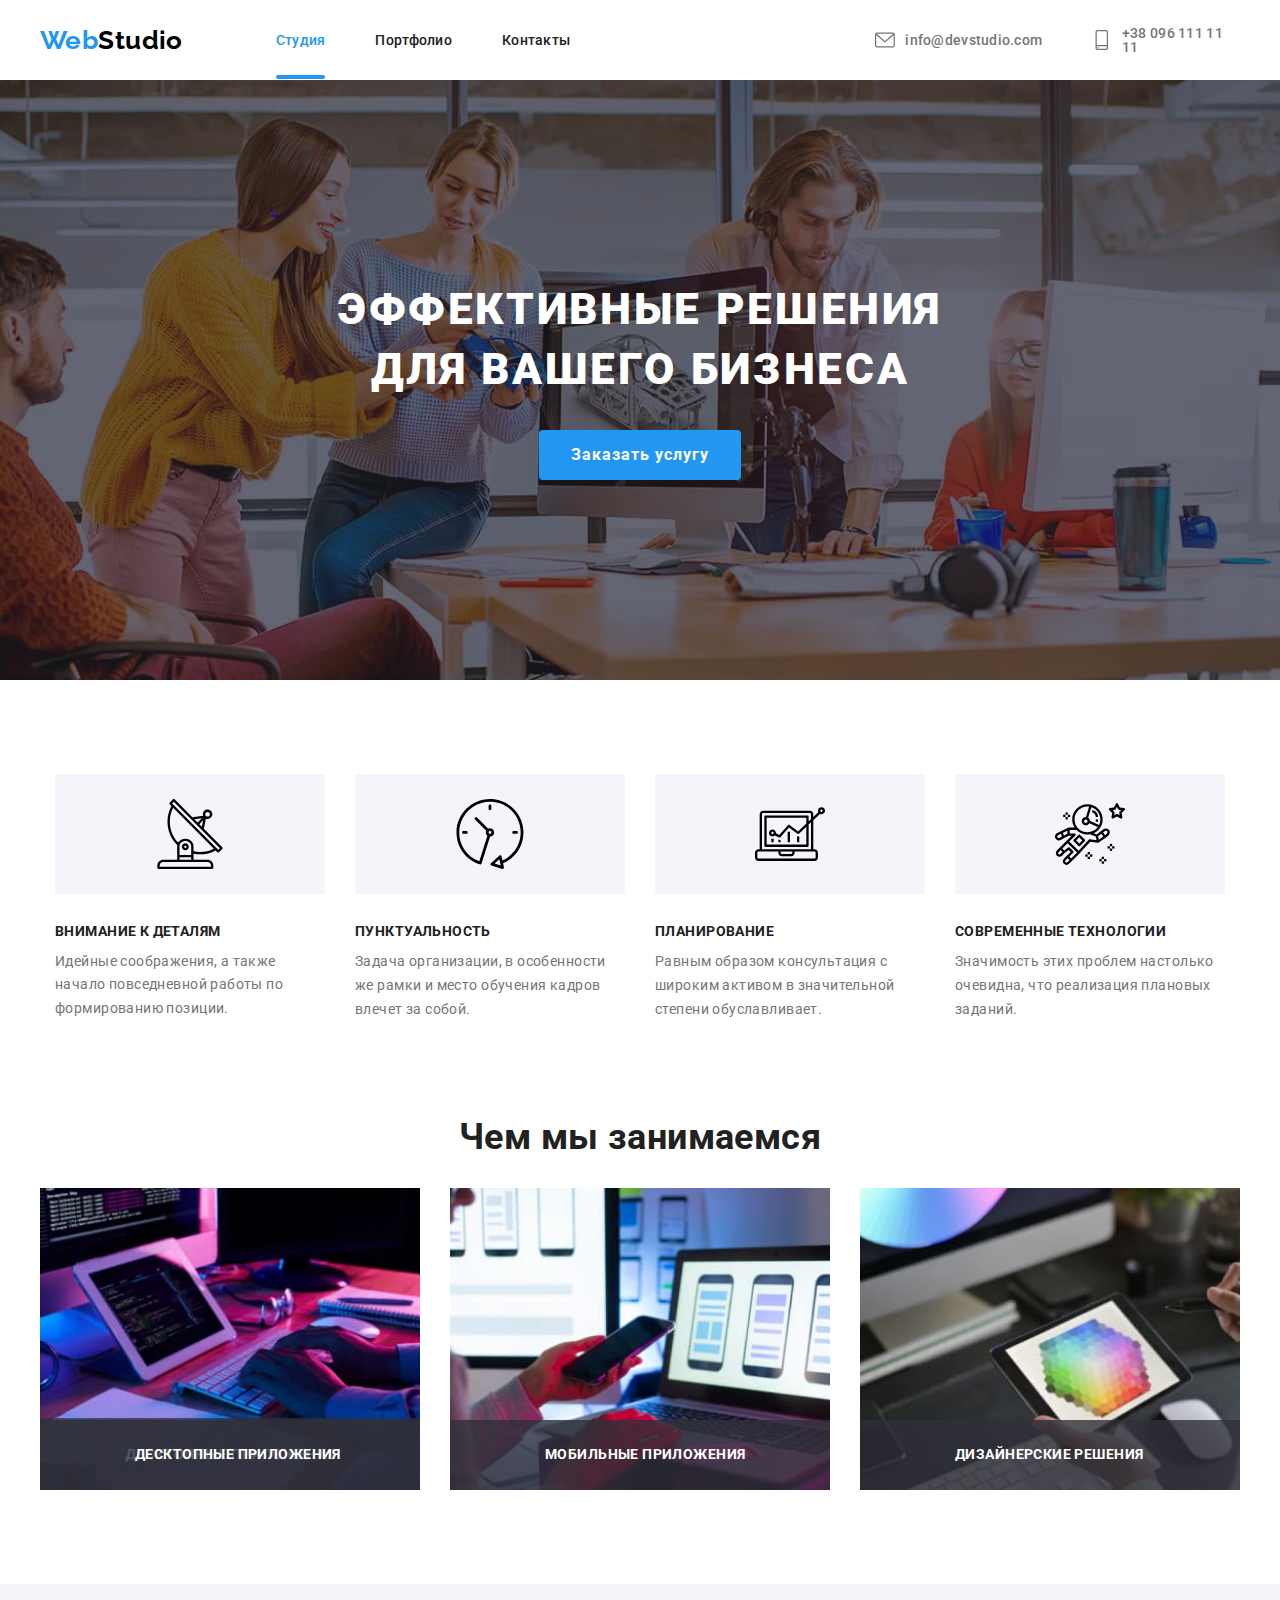
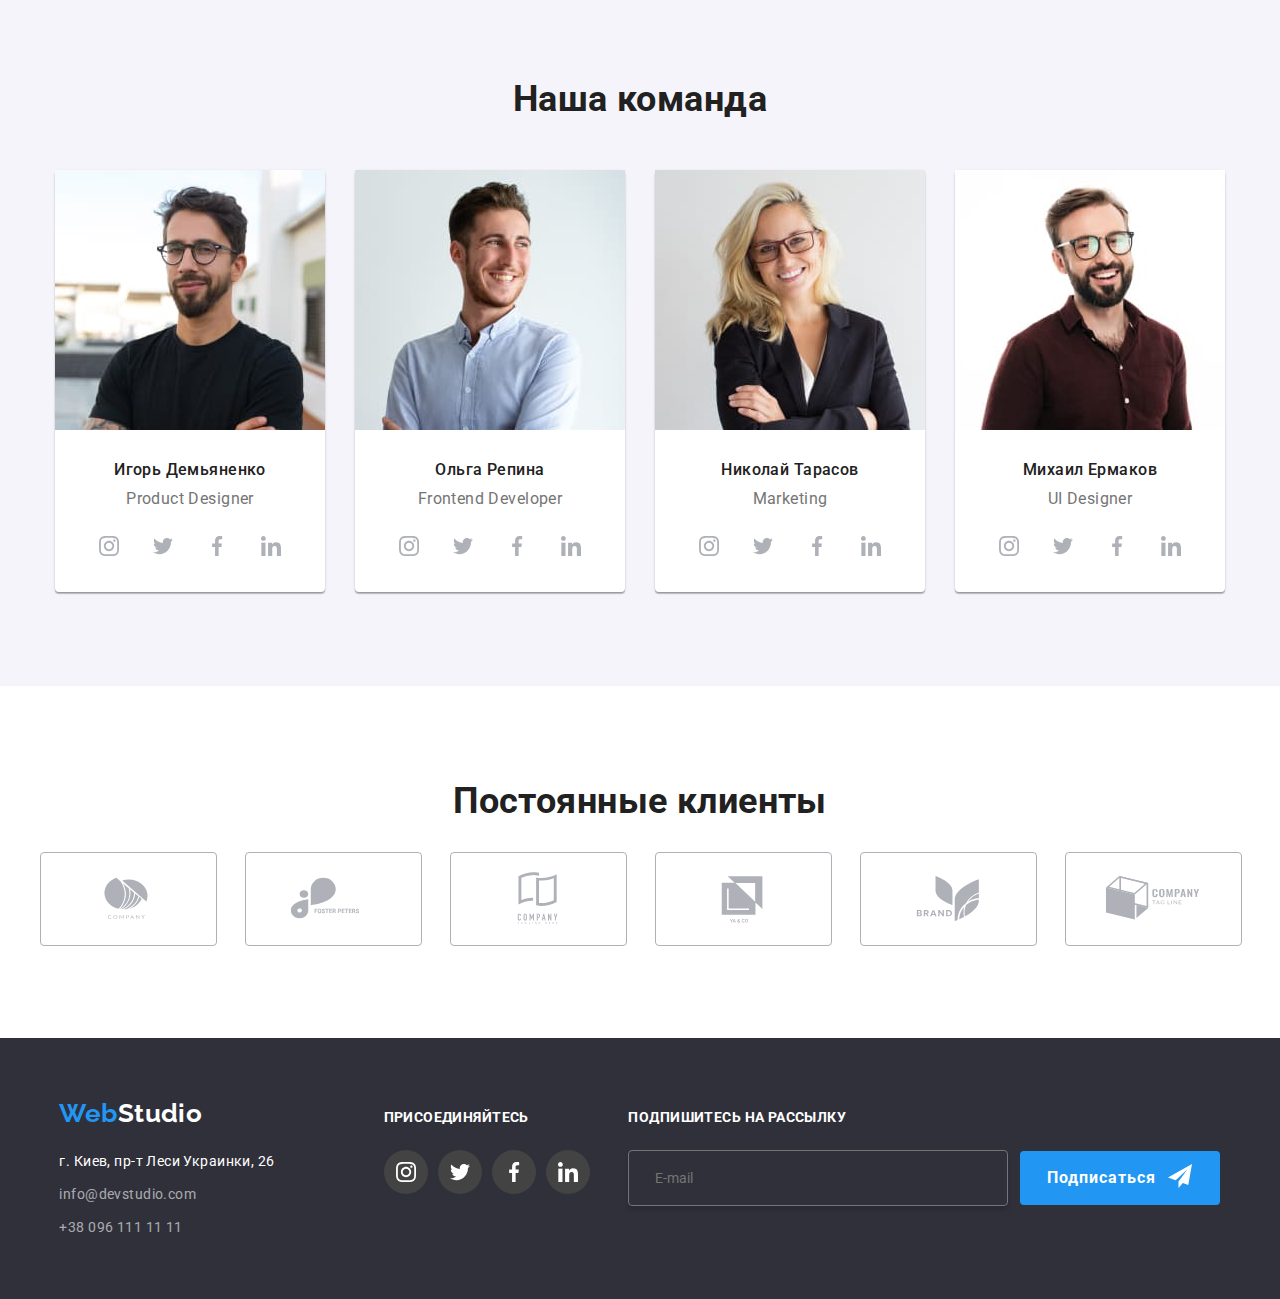
==== index.html @ 8654f837 "rewright" ====
<!DOCTYPE html>
<html lang="ru">

<head>
    <meta charset="UTF-8">
    <meta http-equiv="X-UA-Compatible" content="IE=edge">
    <meta name="viewport" content="width=device-width, initial-scale=1.0">
    <title>Document</title>
    <link rel="preconnect" href="https://fonts.googleapis.com">
    <link rel="preconnect" href="https://fonts.gstatic.com" crossorigin>
    <link href="https://fonts.googleapis.com/css2?family=Raleway:wght@700&family=Roboto:wght@400;500;700;900&display=swap"
        rel="stylesheet">
    <link rel="stylesheet" href="./scss/utils/_normolize.scss">
    <link rel="stylesheet" href="./css/main.min.css">
</head>

    <body>
        <div class="page-header">
            <nav class="container header">
                <div class="nav">
                    <a class="logo logo--upper link" href=""><span class="accent">Web</span>Studio</a>
                  
                    <button
                        class="menu-toggle js-open-menu"
                        aria-expanded="false"
                         aria-controls="mobile-menu">
                        <svg class="icon-menu">
                            <use  href="./images/icons.svg#icon-menu"></use>
                        </svg>
                    </button>
                   
                    <div class="menu-container js-menu-container" id="mobile-menu">
                        <div class="menu-flex">
                            
                            <ul class="mob-header__list list">
                                <li class="mob-header__item">
                                    <a class="mob-header__link mob-header__link--black header__current link" href="./index.html">Студия</a>
                                </li>
                            
                                <li class="mob-header__item">
                                    <a class="mob-header__link header__link--black link" href="./portfolio.html">Портфолио</a>
                                </li>
                            
                                <li class="mob-header__item">
                                    <a class="mob-header__link header__link--black link" href="">Контакты</a>
                                </li>
                            </ul>
                            <button class="menu-toggle js-close-menu">
                                <svg class="icon-cross">
                                    <use href="./images/icons.svg#icon-Vector"></use>
                                </svg>
                            </button>
                        </div>
                        <div>
                            <ul class="mob-header__adress list">
                                <li class="mob-header__item">
                                    <a class="mob-header__link link header__phone mob-header__phone" href="tel:+380961111111"></a>
                                </li>
                                <li class="mob-header__item">
                                    <a class="mob-header__link link header__mail mob-header__mail header__contact"
                                        href="mailto:info@devstudio.com"></a>
                                </li>
                            
                            </ul>
                        </div>

                        <div>
                            <ul class="list social-list social-list-menu">
                                <li class="social-list__item social-list-menu__mobil">
                                    <a class="social-list__link social-list-menu__link link" href="#">
                                        <p>Instagram</p>
                                    </a>
                                </li>
                                <li class="social-list__item social-list-menu__mobil">
                                    <a class="social-list__link social-list-menu__link link" href="#">
                                        <p>Twitter</p>
                                    </a>
                                </li>
                                <li class="social-list__item social-list-menu__mobil">
                                    <a class="social-list__link social-list-menu__link link" href="#">
                                        <p>Facebook</p>
                                    </a>
                                </li>
                                <li class="social-list__item social-list-menu__mobil">
                                    <a class="social-list__link social-list-menu__link social-list-menu__link--outborder link" href="#">
                                        <p>
                                            Linkadln
                                        </p>
                                    </a>
                                </li>
                            </ul>
                        
                        </div>
                    
                    </div> 
                </div>
                
                <div class="mobil-menu">
                    <ul class="header__list list">
                        <li class="header__item">
                            <a class="header__link header__link--black header__current link" href="./index.html">Студия</a>
                        </li>
                    
                        <li class="header__item">
                            <a class="header__link header__link--black link" href="./portfolio.html">Портфолио</a>
                        </li>
                    
                        <li class="header__item">
                            <a class="header__link header__link--black link" href="">Контакты</a>
                        </li>
                    </ul>
                    
                    <ul class="header__adress">
                        <li class="header__item">
                            <a class="header__link link header__mail header__contact" href="mailto:info@devstudio.com">
                                <svg class="header__icon" aria-hidden="true">
                                    <use href="./images/icons.svg#icon-envelope"></use>
                                </svg>
                            </a>
                        </li>
                    
                        <li class="header__item">
                            <a class="header__link link header__phone" href="tel:+380961111111">
                                <svg class="header__icon" aria-hidden="true">
                                    <use href="./images/icons.svg#icon-smartphone"></use>
                                </svg>
                            </a>
                        </li>
                    </ul>
                </div>
            </nav>      
        </div>
        <main>
         
           
            <section class="hero hero__overlay section">
                <div class="container">
                    <h1 class="hero__title">Эффективные решения <br> для вашего бизнеса</h1>
                    <button data-modal-open type="button" class="btn">Заказать услугу</button>
                </div>
            </section>

            <section class="section benefit">
                <div class="container">
                    <h2 class="title is-hidden">Преимущества</h2>

                    <ul class="benefit__set">
                        <li class="benefit__list">
                            <div class="benefit__item">
                                <svg class="benefit__icon" aria-hidden="true">
                                    <use href="./images/icons.svg#icon-antenna"></use>
                                </svg>
                            </div>
                            <h3 class="benefit__title">Внимание к деталям</h3>
                            <p class="benefits__text">
                                Идейные соображения, а также начало повседневной работы по формированию позиции.
                            </p>
                        </li>
                    
                        <li class="benefit__list">
                            <div class="benefit__item">
                                <svg class="benefit__icon" aria-hidden="true">
                                    <use href="./images/icons.svg#icon-clock"></use>
                                </svg>
                            </div>
                            <h3 class="benefit__title">Пунктуальность</h3>
                            <p class="benefit__text">
                                Задача организации, в особенности же рамки и место обучения кадров влечет за собой.
                            </p>
                        </li>
                    
                        <li class="benefit__list">
                            <div class="benefit__item">
                                <svg class="benefit__icon" aria-hidden="true">
                                    <use href="./images/icons.svg#icon-diagram"></use>
                                </svg>
                            </div>
                            <h3 class="benefit__title">Планирование</h3>
                            <p class="benefit__text">
                                Равным образом консультация с широким активом в значительной степени обуславливает.
                            </p>
                        </li>
                    
                        <li class="benefit__list">
                            <div class="benefit__item">
                                <svg class="benefit__icon" aria-hidden="true">
                                    <use href="./images/icons.svg#icon-astronaut"></use>
                                </svg>
                            </div>
                            <h3 class="benefit__title">Современные технологии</h3>
                            <p class="benefit__text">
                                Значимость этих проблем настолько очевидна, что реализация плановых заданий.
                            </p>
                        </li>
                    </ul>
                </div>
            </section>

            <section class="section section-activity">
                <div class="container">
                    <h2 class="container__title title">
                        Чем мы занимаемся
                    </h2>
                    <ul class="list section-activity__set">
                        <li class="section-activity__item">
                            <img class="section-activity__img" 
                            srcset="
                            ./images/desk/box.jpg 1x,
                            ./images/desk/box@2x.jpg 2x" 

                            src="./images/desk/box.jpg" alt="код">
                            <div class="section-activity__text">
                                <p>
                                    Десктопные приложения
                                </p>
                            </div>
                        </li>
                        <li class="section-activity__item">
                            <img class="section-activity__img" 
                            srcset="
                            ./images/desk/active.jpg 1x,
                            ./images/desk/active@2x.jpg 2x" 
                            src="./images/desk/active.jpg" alt="разработка">
                            <div  class="section-activity__text">
                                <p>
                                    Мобильные приложения
                                </p>
                            </div>
                        </li>
                        <li class="section-activity__item">
                            <img class="section-activity__img" 
                            srcset="
                            ./images/desk/activity1.jpg 1x,
                            ./images/desk/activity2.jpg 2x"
                            
                            src="./images/desk/activity1.jpg" alt="дизайн">
                            <div class="section-activity__text">
                                <p>
                                    Дизайнерские решения
                                </p>
                            </div>
                        </li>
                    </ul>
                </div>
            </section>

            <section class="section team">
                <div class="container team-container">
                    <h2 class="team-container__title title">
                        Наша команда
                    </h2>
                    <ul class="team__set">
                        <li class="team__item">
                            <img class="team__img" 
                            srcset="
                            ./images/mob/des1.jpg 1x,
                            ./images/mob/des2.jpg 2x,
                            ./images/tablet/Igor.jpg 1x,
                            ./images/tablet/Igor@2x.jpg 2x,
                            ./images/desk/Igor740.jpg 1x,
                            ./images/desk/Igor740@2.jpg 2x" 
                            src="./images/mob/des1.jpg" alt="дизайнер">
                            
                            <div class="team__pack">
                                <h3 class="team__text">Игорь Демьяненко</h3>
                                <p class="team__position">Product Designer</p>
                                
                                <ul class="list social-list">
                                    <li class="social-list__item">
                                        <a class="social-list__link link" href="#">
                                            <svg class="social-list__icon" aria-hidden="true">
                                                <use href="./images/icons.svg#icon-insta"></use>
                                            </svg>
                                        </a>
                                    </li>
                                    <li class="social-list__item">
                                        <a class="social-list__link link" href="#">
                                            <svg class="social-list__icon" aria-hidden="true">
                                                <use href="./images/icons.svg#icon-tw"></use>
                                            </svg>
                                        </a>
                                    </li>
                                    <li class="social-list__item">
                                        <a class="social-list__link link" href="#">
                                            <svg class="social-list__icon" aria-hidden="true">
                                                <use href="./images/icons.svg#icon-fb"></use>
                                            </svg>
                                        </a>
                                    </li>
                                    <li class="social-list__item">
                                        <a class="social-list__link link" href="#">
                                            <svg class="social-list__icon" aria-hidden="true">
                                                <use href="./images/icons.svg#icon-in"></use>
                                            </svg>
                                        </a>
                                    </li>
                                </ul>
                            </div>
                 
                        </li>

                        <li class="team__item">
                            <img class="team__img" 
                            srcset="./images/mob/devel1.jpg 1x,
                            ./images/mob/devel2.jpg 2x,
                            ./images/tablet/olga.jpg 1x,
                            ./images/tablet/Olga@2x.jpg 2x,
                            ./images/desk/Olga740.jpg 1x,
                            ./images/desk/olga740@2x.jpg 2x"
                            
                            src="./images/mob/devel1.jpg" alt="розработчик">

                            <div class="team__pack">
                                <h3 class="team__text">Ольга Репина</h3>
                                <p class="team__position">Frontend Developer</p>
                                <ul class="list social-list">
                                    <li class="social-list__item">
                                        <a class="social-list__link link" href="#">
                                            <svg class="social-list__icon" aria-hidden="true">
                                                <use href="./images/icons.svg#icon-insta"></use>
                                            </svg>
                                        </a>
                                    </li>
                                    <li class="social-list__item">
                                        <a class="social-list__link link" href="#">
                                            <svg class="social-list__icon" aria-hidden="true">
                                                <use href="./images/icons.svg#icon-tw"></use>
                                            </svg>
                                        </a>
                                    </li>
                                    <li class="social-list__item">
                                        <a class="social-list__link link" href="#">
                                            <svg class="social-list__icon" aria-hidden="true">
                                                <use href="./images/icons.svg#icon-fb"></use>
                                            </svg>
                                        </a>
                                    </li>
                                    <li class="social-list__item">
                                        <a class="social-list__link link" href="#">
                                            <svg class="social-list__icon" aria-hidden="true">
                                                <use href="./images/icons.svg#icon-in"></use>
                                            </svg>
                                        </a>
                                    </li>
                                </ul>
                            </div>
                        </li>

                        <li class="team__item">
                            <img class="team__img" 
                             srcset="./images/mob/mark1.jpg 1x,
                            ./images/mob/mark2.jpg 2x,
                            ./images/tablet/mikola.jpg 1x,
                            ./images/tablet/mikola@2x.jpg 2x,
                            ./images/desk/mikola740.jpg 1x,
                            ./images/desk/mikola740@2x.jpg 2x"

                            src="./images/mob/mark1.jpg" alt="маркетолог">
                            
                            <div class="team__pack">
                                <h3 class="team__text">Николай Тарасов</h3>
                                <p class="team__position">Marketing</p>
                                <ul class="list social-list">
                                    <li class="social-list__item">
                                        <a class="social-list__link link" href="#">
                                            <svg class="social-list__icon" aria-hidden="true">
                                                <use href="./images/icons.svg#icon-insta"></use>
                                            </svg>
                                        </a>
                                    </li>
                                    <li class="social-list__item">
                                        <a class="social-list__link link" href="#">
                                            <svg class="social-list__icon" aria-hidden="true">
                                                <use href="./images/icons.svg#icon-tw"></use>
                                            </svg>
                                        </a>
                                    </li>
                                    <li class="social-list__item">
                                        <a class="social-list__link link" href="#">
                                            <svg class="social-list__icon" aria-hidden="true">
                                                <use href="./images/icons.svg#icon-fb"></use>
                                            </svg>
                                        </a>
                                    </li>
                                    <li class="social-list__item">
                                        <a class="social-list__link link" href="#">
                                            <svg class="social-list__icon" aria-hidden="true">
                                                <use href="./images/icons.svg#icon-in"></use>
                                            </svg>
                                        </a>
                                    </li>
                                </ul>
                            </div>
                        </li>

                        <li class="team__item">
                            <img class="team__img" 
                             srcset="./images/mob/design1.jpg 1x,
                            ./images/mob/design2.jpg 2x,
                            ./images/tablet/mihalo.jpg 1x,
                            ./images/tablet/mihalo@2x.jpg 2x,
                            ./images/desk/mihailo740.jpg 1x,
                            ./images/desk/mihailo740@2x.jpg 2x"
                            
                            src="./images/mob/design1.jpg" alt="дизайнер">
                            
                            <div class="team__pack">
                                <h3 class="team__text">Михаил Ермаков</h3>
                                <p class="team__position">UI Designer</p>
                                <ul class="list social-list">
                                    <li class="social-list__item">
                                        <a class="social-list__link link" href="#">
                                            <svg class="social-list__icon" aria-hidden="true">
                                                <use href="./images/icons.svg#icon-insta"></use>
                                            </svg>
                                        </a>
                                    </li>
                                    <li class="social-list__item">
                                        <a class="social-list__link link" href="#">
                                            <svg class="social-list__icon" aria-hidden="true">
                                                <use href="./images/icons.svg#icon-tw"></use>
                                            </svg>
                                        </a>
                                    </li>
                                    <li class="social-list__item">
                                        <a class="social-list__link link" href="#">
                                            <svg class="social-list__icon" aria-hidden="true">
                                                <use href="./images/icons.svg#icon-fb"></use>
                                            </svg>
                                        </a>
                                    </li>
                                    <li class="social-list__item">
                                        <a class="social-list__link link" href="#">
                                            <svg class="social-list__icon" aria-hidden="true">
                                                <use href="./images/icons.svg#icon-in"></use>
                                            </svg>
                                        </a>
                                    </li>
                                </ul>
                            </div>
                        </li>
                    </ul>
                </div>
            </section>

            <section class="section client">
                <div class="container">
                    <h2 class="container__title title">Постоянные клиенты</h2>
                    <ul class="client__set">
                        <li class="client__list">
                            <a class="client__link" href="#">
                                <svg class="client__icon" aria-hidden="true">
                                    <use href="./images/icons.svg#icon-logo"></use>
                                </svg>
                            </a>
                        </li>

                        <li class="client__list">
                            <a class="client__link" href="#">
                                <svg class="client__icon" aria-hidden="true">
                                    <use href="./images/icons.svg#icon-logo-1"></use>
                                </svg>
                            </a>
                        </li>

                        <li class="client__list">
                            <a class="client__link" href="#">
                                <svg class="client__icon" aria-hidden="true">
                                    <use href="./images/icons.svg#icon-logo-2"></use>
                                </svg>
                            </a>
                        </li>

                        <li class="client__list">
                            <a class="client__link" href="#">
                                <svg class="client__icon" aria-hidden="true">
                                    <use href="./images/icons.svg#icon-logo-3"></use>
                                </svg>
                            </a>
                        </li>

                        <li class="client__list">
                            <a class="client__link" href="#">
                                <svg class="client__icon" aria-hidden="true">
                                    <use href="./images/icons.svg#icon-logo-4"></use>
                                </svg>
                            </a>
                        </li>

                        <li class="client__list">
                            <a class="client__link" href="#">
                                <svg class="client__icon" aria-hidden="true">
                                    <use href="./images/icons.svg#icon-untitled"></use>
                                </svg>
                            </a>
                        </li>
                    </ul>
                    
                </div>
            </section>

        </main>

        <footer class="footer">
                <div class="container footer-flex">
                    <div class="adress">
                        <a class="logo link" href=""><span class="accent">Web</span>Studio</a>
                        
                        <address>
                            <ul class="footer-contakts-list list">
                                <li class="footer-menu">
                                    <a class="footer-contakts-link link" href="">г. Киев, пр-т Леси Украинки, 26</a>
                                </li>
                        
                                <li class="footer-menu">
                                    <a class="footer-contakts-link items link" href="mailto:info@devstudio.com">info@devstudio.com</a>
                                </li>
                        
                                <li class="footer-menu">
                                    <a class="footer-contakts-link items link" href="tel:+380961111111">+38 096 111 11 11</a>
                                </li>
                            </ul>
                        </address>
                    </div>
                    
                    <div class="cta">
                        <b class="cta__title">присоединяйтесь</b>
                        <ul class="list list-cta">
                            <li class="social-item-cta">
                                <a class="social-list__link social-list__link--grey link" href="#">
                                    <svg class="social-icon-cta" aria-hidden="true">
                                        <use href="./images/icons.svg#icon-insta"></use>
                                    </svg>
                                </a>
                            </li>
                            <li class="social-item-cta">
                                <a class="social-list__link social-list__link--grey link" href="#">
                                    <svg class="social-icon-cta" aria-hidden="true">
                                        <use href="./images/icons.svg#icon-tw"></use>
                                    </svg>
                                </a>
                            </li>
                            <li class="social-item-cta">
                                <a class="social-list__link social-list__link--grey link" href="#">
                                    <svg class="social-icon-cta" aria-hidden="true">
                                        <use href="./images/icons.svg#icon-fb"></use>
                                    </svg>
                                </a>
                            </li>
                            <li class="social-item-cta">
                                <a class="social-list__link social-list__link--grey link" href="#">
                                    <svg class="social-icon-cta" aria-hidden="true">
                                        <use href="./images/icons.svg#icon-in"></use>
                                    </svg>
                                </a>
                            </li>
                        </ul>
                    </div>

                    <div class="follow-form">
                        <b class="cta__title">подпишитесь на рассылку</b>
                        <form class="form-follow-send">
                            <label class="form-follow-lable" for="follow-email"></label>
                            <input class="form-follow-input" id="follow-email" type="text" name="email" placeholder="E-mail">
                            <button class="form-send-button" type="submit">Подписаться
                                <svg class="form-send-icon" aria-hidden="true" width="24" height="24">
                                    <use href="./images/icons.svg#icon-send"></use>
                                </svg>
                            </button>
                        </form>
                    </div>
                </div>
        </footer>
        
        <div class="backdrop is-hidden" data-modal>
            <div class="modal">
                <button type="button" data-modal-close class="modal-button">
                    <svg class="close-button" aria-hidden="true" width="11" height="11">
                        <use href="./images/icons.svg#icon-Vector"></use>
                    </svg>
                </button>
                <strong class="title title--small">
                    Оставьте свои данные, мы вам перезвоним
                </strong>
                <form class="form" name="form-main">
                    <label class="form-field-lable" for="user-name">Имя</label>
                    <div class="form-field-group">
                        <input class="form-field-input" id="user-name" type="text" name="name" autofocus>
                        <svg class="form-field-icon" aria-hidden="true" width="12" height="12">
                            <use href="./images/icons.svg#icon-user"></use>
                        </svg>
                    </div>

                    <label class="form-field-lable" for="user-tel">Телефон</label>
                    <div class="form-field-group">
                        <input class="form-field-input" id="user-tel" type="tel" name="tel">
                        <svg class="form-field-icon" aria-hidden="true" width="13" height="13">
                            <use href="./images/icons.svg#icon-tel"></use>
                        </svg>
                    </div>
                
                    <label class="form-field-lable" for="user-email">Почта</label>
                    <div class="form-field-group">
                        <input class="form-field-input" id="user-email" type="email" name="email">
                        <svg class="form-field-icon" aria-hidden="true" width="15" height="12">
                            <use href="./images/icons.svg#icon-email"></use>
                        </svg>
                    </div>
                
                    <label class="form-field-lable" for="user-comment">Коментарий</label>
                    <div class="form-field-group">
                        
                        <textarea class="form-field-input form-field-textarea" name="feedback" id="user-comment" rows="10"
                            placeholder="Введите текст"></textarea>
                    </div>

                    <label class="check option"><a class="check__agree" href="">Условия договора</a>Соглашаюсь с рассылкой и принимаю 
                        <input class="check__input visually-hidden" type="checkbox" name="term-condition">
                    </label>
                    <button class="form-field-button" type="submit">Отправить</button>
                </form>
            </div>
        </div>
        <script defer src="./js/mobil-menu.js"></script>
        <script src="./js/modal.js"></script>
    </body>
</html>
---- css/main.min.css ----
/*! normalize.css v8.0.1 | MIT License | github.com/necolas/normalize.css */html{line-height:1.15;-webkit-text-size-adjust:100%}body{margin:0}main{display:block}h1{font-size:2em;margin:.67em 0}hr{box-sizing:content-box;height:0;overflow:visible}pre{font-family:monospace,monospace;font-size:1em}a{background-color:rgba(0,0,0,0)}abbr[title]{border-bottom:none;text-decoration:underline;-webkit-text-decoration:underline dotted;text-decoration:underline dotted}b,strong{font-weight:bolder}code,kbd,samp{font-family:monospace,monospace;font-size:1em}small{font-size:80%}sub,sup{font-size:75%;line-height:0;position:relative;vertical-align:baseline}sub{bottom:-0.25em}sup{top:-0.5em}img{border-style:none}button,input,optgroup,select,textarea{font-family:inherit;font-size:100%;line-height:1.15;margin:0}button,input{overflow:visible}button,select{text-transform:none}button,[type=button],[type=reset],[type=submit]{-webkit-appearance:button}button::-moz-focus-inner,[type=button]::-moz-focus-inner,[type=reset]::-moz-focus-inner,[type=submit]::-moz-focus-inner{border-style:none;padding:0}button:-moz-focusring,[type=button]:-moz-focusring,[type=reset]:-moz-focusring,[type=submit]:-moz-focusring{outline:1px dotted ButtonText}fieldset{padding:.35em .75em .625em}legend{box-sizing:border-box;color:inherit;display:table;max-width:100%;padding:0;white-space:normal}progress{vertical-align:baseline}textarea{overflow:auto}[type=checkbox],[type=radio]{box-sizing:border-box;padding:0}[type=number]::-webkit-inner-spin-button,[type=number]::-webkit-outer-spin-button{height:auto}[type=search]{-webkit-appearance:textfield;outline-offset:-2px}[type=search]::-webkit-search-decoration{-webkit-appearance:none}::-webkit-file-upload-button{-webkit-appearance:button;font:inherit}details{display:block}summary{display:list-item}template{display:none}[hidden]{display:none}html{box-sizing:border-box}:root{--font-family-primary: "Roboto", sans-serif;--font-family-logo: "Raleway", sans-serif;--color-background-primary: #e5e5e5;--color-tertiary: #ffffff;--color-primary: #757575;--color-secondary: #212121;--color-accent: #2196f3;--color-background: #2f303a;--color-button: #f5f4fa;--color-button-secondary: #eeeeee;--color-logo: #000000;--color-top: #ececec;--color-client: #afb1b8}.link{text-decoration:none;color:inherit;transition:opacity 250ms cubic-bezier(0.4, 0, 0.2, 1)}.list,.benefit__set,.client__set,.team__set{list-style:none;padding:0;margin:0;display:flex}h1,h2,h3,h4,h5,h6,p{margin:0}img{display:block;height:auto}@media screen and (max-width: 767px){img{width:100%}}*:focus-visible{outline:none}.logo{font-family:var(--font-family-logo);color:var(--color-logo);font-weight:700;font-size:26px;line-height:1.19;margin-top:26px;margin-bottom:26px}.footer .logo{color:var(--color-tertiary);margin-left:170px;margin:auto}@media screen and (min-width: 768px){.footer .logo{margin:0}}.header{display:block;align-items:center;position:relative}@media screen and (min-width: 768px){.header{display:flex}}@media screen and (min-width: 768px){.page-header{height:80px}}@media screen and (min-width: 768px)and (max-width: 1199px){.header__adress{display:block;list-style:none;margin-top:21px;margin-bottom:21px}}@media screen and (min-width: 1200px){.header__adress{display:flex;list-style:none;align-items:center;padding:0;margin-left:305px}}@media screen and (min-width: 768px){.header__list{list-style:none;padding-top:32px}}@media screen and (min-width: 1200px){.header__list{margin-left:93px}}@media screen and (max-width: 767px){.mobil-menu{display:none}}@media screen and (min-width: 768px){.mobil-menu{display:flex;height:100%}}@media screen and (min-width: 1200px){.mobil-menu{justify-content:space-between}}.header__link{font-weight:500;line-height:1.14;line-height:100%;letter-spacing:.02em;display:flex;align-items:center;fill:var(--color-primary);cursor:pointer;color:var(--color-primary)}.header__link--black{color:var(--color-secondary)}@media screen and (min-width: 768px){.header__link--black{padding-bottom:32px}}.header__link:hover,.header__link:focus,.header__current,.accent{color:var(--color-accent);fill:var(--color-accent);transition:cubic-bezier(0.4, 0, 0.2, 1);transition-duration:250ms}.header__current{position:relative}.header__link.header__current::after{position:absolute;content:" ";display:block;background-color:var(--color-accent);bottom:0;height:4px;width:100%;border-radius:2px}.header__mail::after{content:"info@devstudio.com";display:inline-block}@media screen and (min-width: 768px)and (max-width: 1199px){.header__mail{padding-bottom:10px}}.header__phone::after{content:"+38 096 111 11 11";display:inline-block}.header__icon{width:20px;height:20px;margin-right:10px}.nav{height:80px;position:relative;display:flex;align-items:center;justify-content:space-between}@media screen and (min-width: 768px)and (max-width: 1199px){.nav{margin-right:88px}}.header__item:not(:last-child){margin-right:50px}@media screen and (min-width: 768px){.header--border{border-bottom:1px solid var(--color-top)}}.section-activity{display:none}@media screen and (min-width: 1200px){.section-activity{display:flex;padding-bottom:94px}}@media screen and (max-width: 767px){.section-activity__set{display:block}}.section-activity__item:not(:last-child){margin-right:30px}.section-activity__item{position:relative;width:100%}.section-activity__item::before{position:absolute;bottom:0;background-color:rgba(47,48,58,.8);content:" ";width:100%;height:70px}.section-activity__img{width:100%}.section-activity__text{bottom:27px;position:absolute;font-weight:700;text-transform:uppercase;line-height:1.17;color:var(--color-tertiary);left:25%}.team{background-color:var(--color-button);padding-bottom:60px;padding-top:60px}@media screen and (min-width: 1200px){.team{padding-bottom:94px}}.team__img{width:100%}.team__text{color:var(--color-secondary);font-size:16px;font-weight:500;line-height:1.19;text-align:center;margin-bottom:10px}.team__position{color:var(--color-primary);font-size:16px;line-height:1.19;text-align:center;margin-bottom:16px}.team__pack{padding-bottom:24px;padding-top:30px}@media screen and (max-width: 767px){.team__set{display:block;width:100%;margin-top:30px}}@media screen and (min-width: 768px){.team__set{display:flex;justify-content:center;flex-wrap:wrap;margin-top:30px}}@media screen and (min-width: 1200px){.team__set{margin-top:50px}}.team .team__item{background-color:#fff;border-radius:4px;box-shadow:0px 2px 1px 0px rgba(0,0,0,.2),0px 1px 1px 0px rgba(0,0,0,.14),0px 1px 3px 0px rgba(0,0,0,.12)}@media screen and (min-width: 768px)and (max-width: 1199px){.team .team__item{flex-basis:calc((100% - 60px)/2)}}@media screen and (min-width: 1200px){.team .team__item{width:270px}}@media screen and (max-width: 767px){.team__item:not(:last-child){margin-bottom:30px}}@media screen and (min-width: 768px){.team__item:not(:nth-child(2n)){margin-right:30px}}@media screen and (min-width: 1200px){.team__item:not(:last-child){margin-right:30px}}@media screen and (min-width: 768px)and (max-width: 1200px){.team__item:nth-child(-n+2){margin-bottom:30px}}.social-list{justify-content:center}.social-list__item:not(:last-child){margin-right:10px}.social-list__link{display:block;width:44px;height:44px;border-radius:50%}.social-list__link--grey{background-color:#434343}.social-list__link:hover,.social-list__link:focus{cursor:pointer;background-color:var(--color-accent);transition:cubic-bezier(0.4, 0, 0.2, 1);transition-duration:250ms}.social-list__icon{fill:var(--color-client);cursor:pointer;padding:12px;width:20px;height:20px}.social-list__icon:hover{fill:var(--color-tertiary);transition:cubic-bezier(0.4, 0, 0.2, 1);transition-duration:250ms}.client{padding-top:60px;padding-bottom:60px}@media screen and (min-width: 1200px){.client{padding-bottom:94px}}.client__set{display:flex;flex-wrap:wrap;margin:-15px}@media screen and (max-width: 767px){.client__set{display:flex;flex-wrap:wrap}}@media screen and (max-width: 1200px){.client__set{display:flex}}.client__link{width:100%;height:100%;display:flex;align-items:center;justify-content:center;cursor:pointer;fill:var(--color-client);border:1px solid var(--color-client);border-radius:4px}.client__link:hover,.client__link:focus{fill:var(--color-accent);transition:cubic-bezier(0.4, 0, 0.2, 1);transition-duration:250ms;border:1px solid var(--color-accent)}.client__list{height:92px;width:100%;flex-wrap:wrap}@media screen and (max-width: 767px){.client__list{width:calc((100% - 60px)/2);margin:15px}}@media screen and (min-width: 768px){.client__list{width:calc((100% - 90px)/3);margin:15px}}@media screen and (min-width: 1200px){.client__list{width:calc((100% - 180px)/6);margin:15px}}.client__icon{width:106px;height:60px}.benefit{padding-top:60px}@media screen and (max-width: 1199px){.benefit{padding-bottom:60px}}@media screen and (max-width: 767px){.benefit__set{display:block}}@media screen and (min-width: 768px){.benefit__set{display:flex;flex-wrap:wrap;justify-content:center}}@media screen and (min-width: 1200px){.benefit__set{display:flex;flex-wrap:wrap;margin-bottom:0}}.benefit__item{display:flex;align-items:center;justify-content:center;border-radius:4px;background-color:var(--color-button);flex-wrap:wrap}.benefit__icon{width:70px;height:70px;padding:25px 100px}.benefit__title{color:var(--color-secondary);font-weight:700;font-size:14px;line-height:1.14;text-transform:uppercase;margin-bottom:10px;margin-top:30px}@media screen and (max-width: 767px){.benefit__title{text-align:center}}.benefit__text{color:var(--color-primary);line-height:1.71}@media screen and (max-width: 767px){.benefit__list{width:100%}}@media screen and (min-width: 768px){.benefit__list{width:354px}}@media screen and (min-width: 1200px){.benefit__list{width:270px;flex-basis:calc((100% - 120px)/4)}}@media screen and (min-width: 768px){.benefit__list:not(:nth-child(2n)){margin-right:30px}}@media screen and (min-width: 1200px){.benefit__list:not(:last-child){margin-right:30px}}@media screen and (min-width: 768px)and (max-width: 1200px){.benefit__list:nth-child(-n+2){margin-bottom:30px}}@media screen and (max-width: 767px){.benefit__list:not(:last-child){margin-bottom:30px}}.title{font-weight:700;font-size:28px;line-height:1.17;color:var(--color-secondary);text-align:center}@media screen and (min-width: 1200px){.title{font-size:36px}}.title--small{font-size:20px;line-height:1.15}.section{margin:auto}@media screen and (max-width: 480px){.section{padding:60px 0}}@media screen and (max-width: 767px){.section{padding:60px 0}}@media screen and (min-width: 1200px){.section{padding-top:94px}}.section-portfolio{margin:auto}@media screen and (max-width: 767px){.section-portfolio{padding-bottom:60px;padding-top:30px}}@media screen and (min-width: 768px)and (max-width: 1199px){.section-portfolio{padding-top:60px}}@media screen and (min-width: 1200px){.section-portfolio{padding-bottom:94px}}.hero{padding-top:200px;padding-bottom:200px;text-align:center;max-width:1200px}@media screen and (max-width: 479px){.hero{max-width:480px;background-image:linear-gradient(to right, rgba(47, 48, 58, 0.4), rgba(47, 48, 58, 0.4)),url(/images/mob/Header-mob.jpg)}}@media screen and (max-width: 479px)and (min-device-pixel-ratio: 2),screen and (max-width: 479px)and (-webkit-min-device-pixel-ratio: 2),screen and (max-width: 479px)and (min-resolution: 192dpi),screen and (max-width: 479px)and (min-resolution: 2dppx){.hero{background-image:linear-gradient(to right, rgba(47, 48, 58, 0.4), rgba(47, 48, 58, 0.4)),url(/images/mob/header-img@2x.jpg)}}@media screen and (min-width: 480px)and (max-width: 767px){.hero{max-width:768px;background-image:linear-gradient(to right, rgba(47, 48, 58, 0.4), rgba(47, 48, 58, 0.4)),url(/images/tablet/header-tablet.jpg)}}@media screen and (min-width: 480px)and (max-width: 767px)and (min-device-pixel-ratio: 2),screen and (min-width: 480px)and (max-width: 767px)and (-webkit-min-device-pixel-ratio: 2),screen and (min-width: 480px)and (max-width: 767px)and (min-resolution: 192dpi),screen and (min-width: 480px)and (max-width: 767px)and (min-resolution: 2dppx){.hero{background-image:linear-gradient(to right, rgba(47, 48, 58, 0.4), rgba(47, 48, 58, 0.4)),url(/images/tablet/header-tablet2.jpg)}}@media screen and (min-width: 768px){.hero{max-width:1200px;background-image:linear-gradient(to right, rgba(47, 48, 58, 0.4), rgba(47, 48, 58, 0.4)),url(/images/desk/header-desk.jpg)}}@media screen and (min-width: 768px)and (max-width: 1200px)and (min-device-pixel-ratio: 2),screen and (min-width: 768px)and (max-width: 1200px)and (-webkit-min-device-pixel-ratio: 2),screen and (min-width: 768px)and (max-width: 1200px)and (min-resolution: 192dpi),screen and (min-width: 768px)and (max-width: 1200px)and (min-resolution: 2dppx){.hero{background-image:linear-gradient(to right, rgba(47, 48, 58, 0.4), rgba(47, 48, 58, 0.4)),url(/images/desk/header-desk2.jpg)}}.hero__title{font-weight:900;font-size:26px;text-transform:uppercase;letter-spacing:.06em;line-height:1.36;margin-bottom:30px;color:var(--color-tertiary)}@media screen and (min-width: 1200px){.hero__title{font-size:44px}}.hero__overlay{background-color:var(--color-background);background-repeat:no-repeat;background-size:cover;background-position:center;width:100%;max-width:1600px;max-height:600px;margin-left:auto;margin-right:auto}.footer-contakts-link{color:var(--color-tertiary);line-height:1.71;font-style:normal}.footer-menu:not(:last-child){margin-bottom:9px}.footer-contakts-link:hover,.footer-contakts-link:focus{color:var(--color-accent);transition:cubic-bezier(0.4, 0, 0.2, 1);transition-duration:250ms}.footer-contakts-list .items{color:rgba(255,255,255,.6)}.footer{background-color:var(--color-background);padding-top:60px;padding-bottom:60px}.footer-flex{display:block;text-align:center}@media screen and (min-width: 768px){.footer-flex{display:flex;align-items:baseline;flex-wrap:wrap;justify-content:space-around}}@media screen and (min-width: 1200px){.footer-flex{text-align:start}}@media screen and (min-width: 1200px){.adress{margin:0}}.footer-contakts-list{display:block;margin-top:20px;margin-bottom:60px}@media screen and (min-width: 1200px){.footer-contakts-list{left:0;margin-bottom:0}}@media screen and (min-width: 1200px){.cta{margin-top:0;margin-left:70px}}.cta__title{color:var(--color-tertiary);text-transform:uppercase;line-height:1.14;font-weight:700;letter-spacing:.03em}.list-cta,.form-follow-input{margin-top:20px;justify-content:center}@media screen and (max-width: 767px){.list-cta,.form-follow-input{margin-bottom:60px}}.social-item-cta:not(:last-child){margin-right:10px}.social-icon-cta{cursor:pointer;padding:12px;fill:var(--color-tertiary);width:20px;height:20px}.follow-form{display:block}@media screen and (min-width: 1200px){.follow-form{margin-top:0}}.form-follow-send{display:block}@media screen and (min-width: 768px)and (max-width: 1200px){.form-follow-send{display:block}}@media screen and (min-width: 1200px){.form-follow-send{display:flex}}.form-follow-input{height:50px;width:358px;padding:2px 10px;border:none;border-radius:4px;font-size:16px;box-shadow:0px 4px 4px 0px rgba(0,0,0,.15);background-color:var(--color-background);border:1px solid var(--color-primary);font:inherit;margin-bottom:20px}.form-follow-input:hover,.form-follow-input:focus{border-color:var(--color-accent);color:var(--color-tertiary);transition:cubic-bezier(0.4, 0, 0.2, 1);transition-duration:250ms}.form-follow-input::-moz-placeholder{padding:15px 295px 15px 16px}.form-follow-input:-ms-input-placeholder{padding:15px 295px 15px 16px}.form-follow-input::placeholder{padding:15px 295px 15px 16px}.form-field-input:hover+svg,.form-field-input:focus+svg{fill:var(--color-accent);border-color:var(--color-accent);transition:cubic-bezier(0.4, 0, 0.2, 1);transition-duration:250ms}.form-send-button{position:relative;height:50px;width:200px;background-color:var(--color-accent);border-radius:4px;padding:27px;border:none;cursor:pointer;align-items:center;display:flex;margin:auto;font-family:var(--font-family-primary);font-weight:700;font-size:16px;line-height:1.88;letter-spacing:.06em;color:var(--color-tertiary)}@media screen and (min-width: 1200px){.form-send-button{margin-left:12px}}.form-send-icon{position:absolute;fill:var(--color-tertiary);right:28px;top:13px;margin-left:10px}.project{flex-wrap:wrap}@media screen and (min-width: 1200px){.project{padding-bottom:0}}.project__list{position:relative;box-sizing:border-box;height:auto;background-color:#fff;overflow:hidden;width:100%}@media screen and (min-width: 768px)and (max-width: 1199px){.project__list{display:flex;justify-content:center;flex-wrap:wrap;width:calc((100% - 60px)/2);margin:15px}}@media screen and (min-width: 1200px){.project__list{display:flex;justify-content:center;flex-wrap:wrap;width:calc((100% - 90px)/3);margin:15px}}@media screen and (max-width: 787px){.project__list:not(:last-child){margin-bottom:30px}}.project__link{display:block}.project__link:hover{box-shadow:1px 4px 6px rgba(0,0,0,.16),0px 4px 4px rgba(0,0,0,.06),0px 1px 1px rgba(0,0,0,.12)}.project__img{display:block;position:relative;height:auto;overflow:hidden}.project__title{color:var(--color-secondary);font-size:18px;font-weight:700;line-height:2;letter-spacing:.06em;margin-bottom:4px}.project__text{font-size:16px;line-height:1.88;margin-bottom:0}.project__group{padding:20px 24px;border-bottom:1px solid var(--color-button-secondary);border-left:1px solid var(--color-button-secondary);border-right:1px solid var(--color-button-secondary)}.project__overlay{position:absolute;padding:63px 24px;top:0;left:0;font-size:18px;line-height:1.55;color:var(--color-tertiary);background-color:var(--color-accent);transform:translateY(410px);transition:cubic-bezier(0.4, 0, 0.2, 1);transition-duration:250ms}.project__link:hover .project__overlay{transform:translateY(0)}@media screen and (min-width: 1200px){.project__list:nth-last-child(-n+3){margin-bottom:0}}.modal{position:absolute;top:50%;left:50%;transform:translate(-50%, -50%);padding:40px;border-radius:4px;background-color:var(--color-tertiary);box-shadow:0px 2px 1px 0px rgba(0,0,0,.2),0px 1px 1px 0px rgba(0,0,0,.14),0px 1px 3px 0px rgba(0,0,0,.12)}.modal-mob{padding:40px;border-radius:4px;background-color:var(--color-tertiary);box-shadow:0px 2px 1px 0px rgba(0,0,0,.2),0px 1px 1px 0px rgba(0,0,0,.14),0px 1px 3px 0px rgba(0,0,0,.12)}@media screen and (max-width: 767px){.modal-mob{position:absolute;top:50%;left:50%;transform:translate(-50%, -50%);max-width:500px}}.overlay-button{position:relative}.project__overlay{transition:cubic-bezier(0.4, 0, 0.2, 1);transition-duration:1250ms}.close-button{position:absolute;transform:translate(-75%, -75%);margin:3px 4px 4px 4px;border:1px solid var(--color-tertiary)}.close-button:hover,.close-button:focus{fill:var(--color-accent)}.modal-button{position:absolute;top:8px;right:8px;padding:0;width:30px;height:30px;border:1px solid rgba(0,0,0,.1);border-radius:50%;background-color:var(--color-tertiary);cursor:pointer;transition:cubic-bezier(0.4, 0, 0.2, 1);transition-duration:250ms}.form{margin-top:12px}.form-field-lable{font-size:12px;line-height:1.16;display:block;color:var(--color-primary);margin-bottom:4px}.form-field-group{position:relative;border:1px solid var(--color-client);border-radius:4px;margin-bottom:10px}.form-field-input{background-color:var(--color-tertiary);height:35px;width:400px;border:none;cursor:pointer;padding-left:35px;padding-right:13px}.form-field-group:hover,.form-field-group:focus,.form-field-group:active,.form-field-input:hover,.form-field-input:focus,.form-field-input:active{fill:var(--color-accent);border-color:var(--color-accent)}.form-field-icon{position:absolute;top:50%;left:3%;transform:translateY(-50%);fill:var(--color-logo);padding-top:11px;padding-bottom:11px}.form-field-textarea{height:96px;resize:none;padding:12px 16px;font-size:inherit;width:417px}.form-field-button{width:200px;height:50px;background-color:var(--color-accent);font-family:var(--font-family-primary);font-weight:700;font-size:16px;line-height:1.88;letter-spacing:.06em;color:var(--color-tertiary);cursor:pointer;border:none;border-radius:4px;display:block;margin-top:30px;margin-left:auto;margin-right:auto;transition:cubic-bezier(0.4, 0, 0.2, 1);transition-duration:250ms}.check-input{-webkit-appearance:none;-moz-appearance:none;appearance:none;width:16px;height:15px;border:1px solid #2196f3;position:relative;display:flex;align-items:center;margin-right:7px}.form-check{display:flex;align-items:center;cursor:pointer;margin-top:20px}.option{display:flex;justify-content:flex-end;flex-direction:row-reverse;margin-left:14px;margin-top:20px}.check__input{margin-right:7px;border:none;cursor:pointer}.check__agree{color:var(--color-accent);padding-left:3px}body{font-family:var(--font-family-primary);background-color:var(--color-background-primar);color:var(--color-primary);font-size:14px;font-weight:400;line-height:1.7;letter-spacing:.03em}.btn{background-color:var(--color-accent);font-family:var(--font-family-primary);font-weight:700;font-size:16px;line-height:1.88;letter-spacing:.06em;color:var(--color-tertiary);cursor:pointer;border:none;border-radius:4px;padding:10px 32px;display:flex;flex-wrap:wrap;margin:auto}@media screen and (min-width: 1200px){.btn{display:block}}.button.active{background-color:var(--color-accent);color:var(--color-tertiary);cursor:pointer}.button{font-family:var(--font-family-primary);background-color:var(--color-button);color:var(--color-secondary);font-weight:500;font-size:16px;line-height:1.63;letter-spacing:.03em;border:none;cursor:pointer;border-radius:4px;padding:6px 22px}.button:last-child{margin-right:0}.btn-list:hover,.btn-list:focus{box-shadow:0px 3px 1px rgba(0,0,0,.1),0px 1px 2px rgba(0,0,0,.08),0px 2px 2px rgba(0,0,0,.12)}.button:hover,.button:focus{background-color:var(--color-accent);color:var(--color-tertiary);transition:cubic-bezier(0.4, 0, 0.2, 1);transition-duration:250ms}.button-caption{display:none}.button-list{justify-content:center;margin-bottom:50px}@media screen and (max-width: 767px){.button-list{display:flex;flex-wrap:wrap;justify-content:flex-start}}.btn-list{margin-right:8px}@media screen and (max-width: 767px){.btn-list{margin-bottom:10px}}.backdrop{position:fixed;left:0;top:0;width:100%;height:100%;background-color:rgba(0,0,0,.2);transition:opacity 250ms cubic-bezier(0.4, 0, 0.2, 1);opacity:1}.backdrop{position:fixed;left:0;top:0;width:100%;height:100%;background-color:rgba(0,0,0,.2);transition:opacity 250ms cubic-bezier(0.4, 0, 0.2, 1);overflow-y:scroll;padding:40px 48px}.backdrop.is-hidden{opacity:0;pointer-events:none;visibility:hidden}.is-hidden{display:none}.container{margin-left:auto;margin-right:auto;padding-left:15px;padding-right:15px}.container__title{margin-bottom:30px}@media screen and (min-width: 480px){.container{width:480px}}@media screen and (min-width: 768px){.container{width:768px}}@media screen and (min-width: 1200px){.container{width:1200px}}.menu-flex{display:flex;justify-content:space-between}.mob-header__list{display:block;margin-top:48px}.mob-header__adress{display:block;margin-top:302px}.menu-toggle{height:40px;background-color:#fff;border:none;cursor:pointer;transition:color 250ms cubic-bezier(0.4, 0, 0.2, 1)}@media screen and (min-width: 768px){.menu-toggle{display:none}}.icon-cross{width:20px;height:20px;padding:11px;margin-top:10px;margin-right:25px}.icon-menu{width:24px;height:16px;padding:12px 8px}.mob-header__item{font-family:inherit;font-size:40px;line-height:1.17;letter-spacing:.02em;font-weight:500}.mob-header__item:not(:last-child){margin-bottom:32px}.mob-header__mail{font-family:inherit;font-size:28px;line-height:1.17;letter-spacing:.02em}.mob-header__phone{color:#2196f3}.social-list-menu{margin:0;padding:0;display:flex;justify-content:flex-start}.social-list-menu__mobil{font-family:inherit;font-size:18px;line-height:1.17;letter-spacing:.02em;font-weight:400;color:#2196f3;margin-top:64px;border-right:solid 1px rgba(33,33,33,.2);padding:10px;margin-bottom:48px}.social-list-menu__link{display:flex;width:auto;height:auto}.menu-container{position:fixed;top:0;left:0;width:100%;height:100%;padding-left:40px;padding-right:40px;padding-bottom:48px;background-color:#fff;z-index:999;transform:translateX(100%);transition:transform 250ms ease-in-out}.menu-container.is-open{transform:translateX(0)}.social-list-menu__link--outborder{border:none}/*# sourceMappingURL=main.min.css.map */
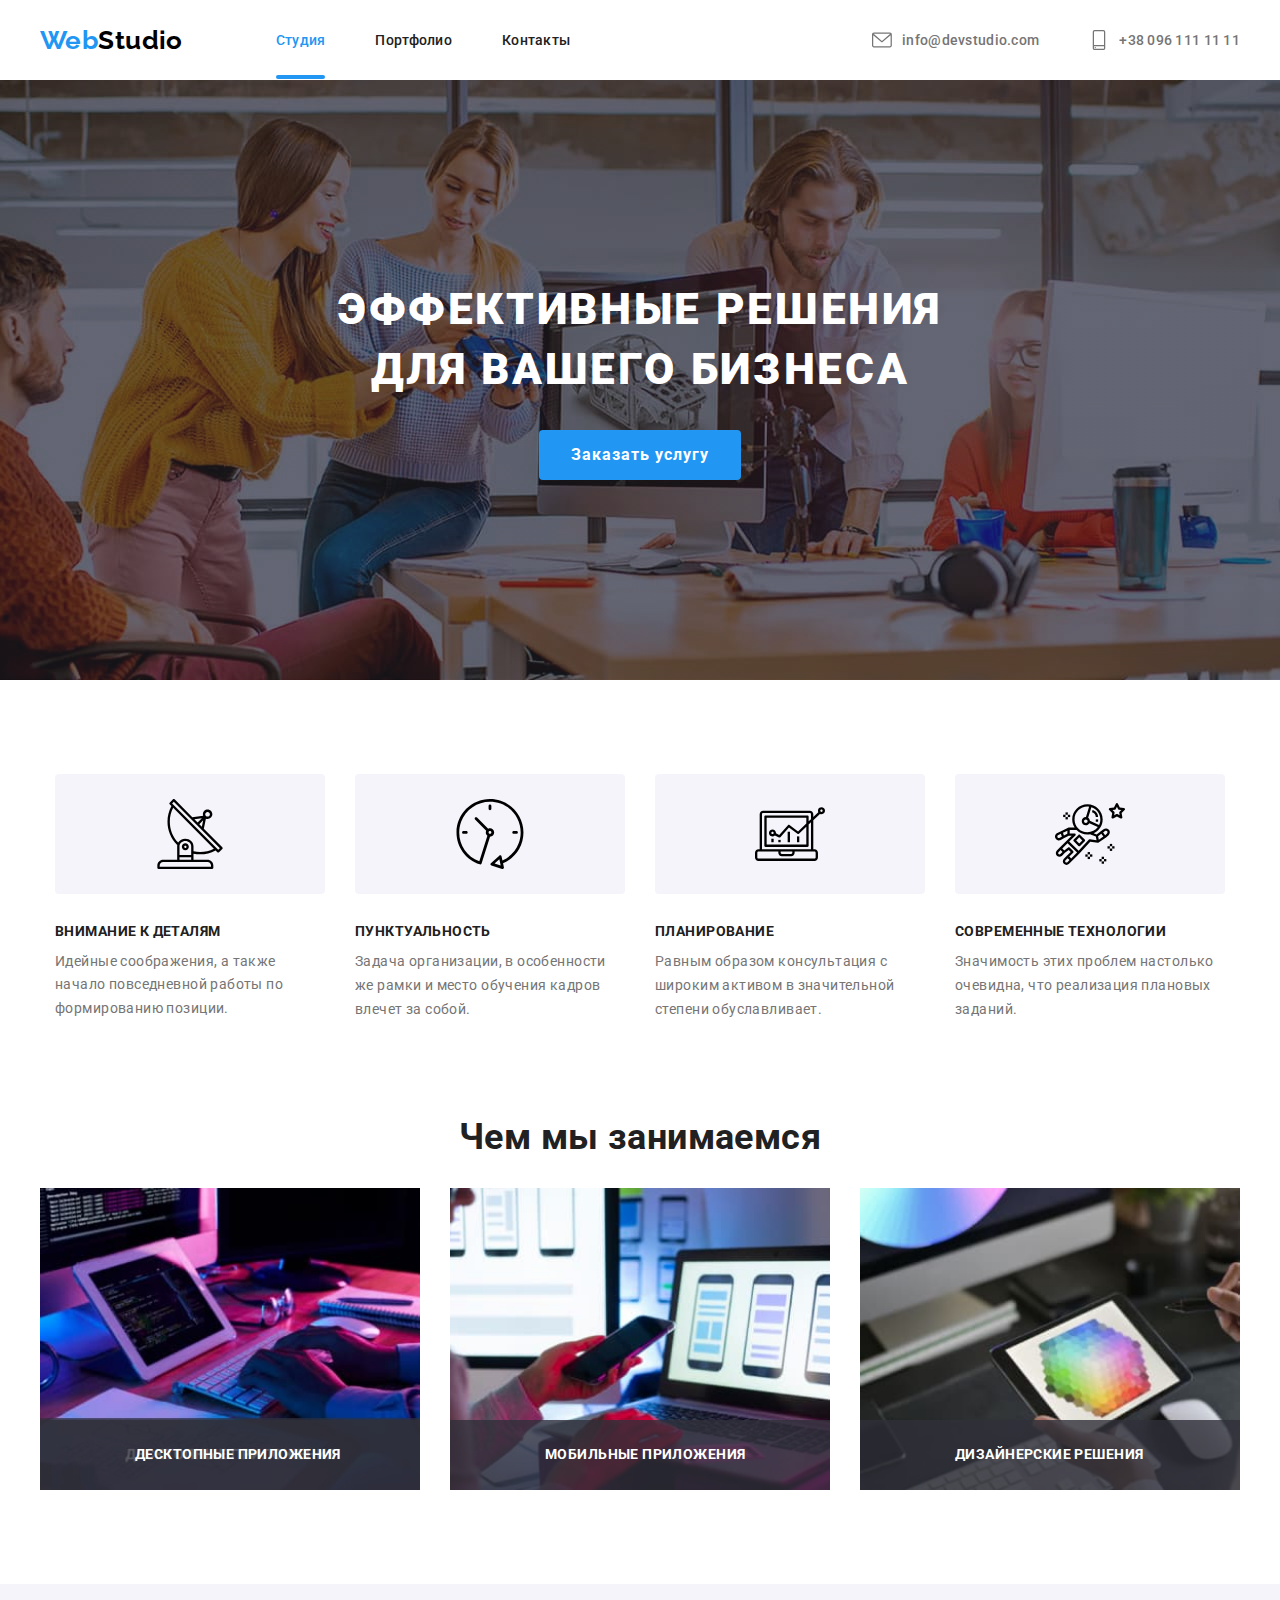
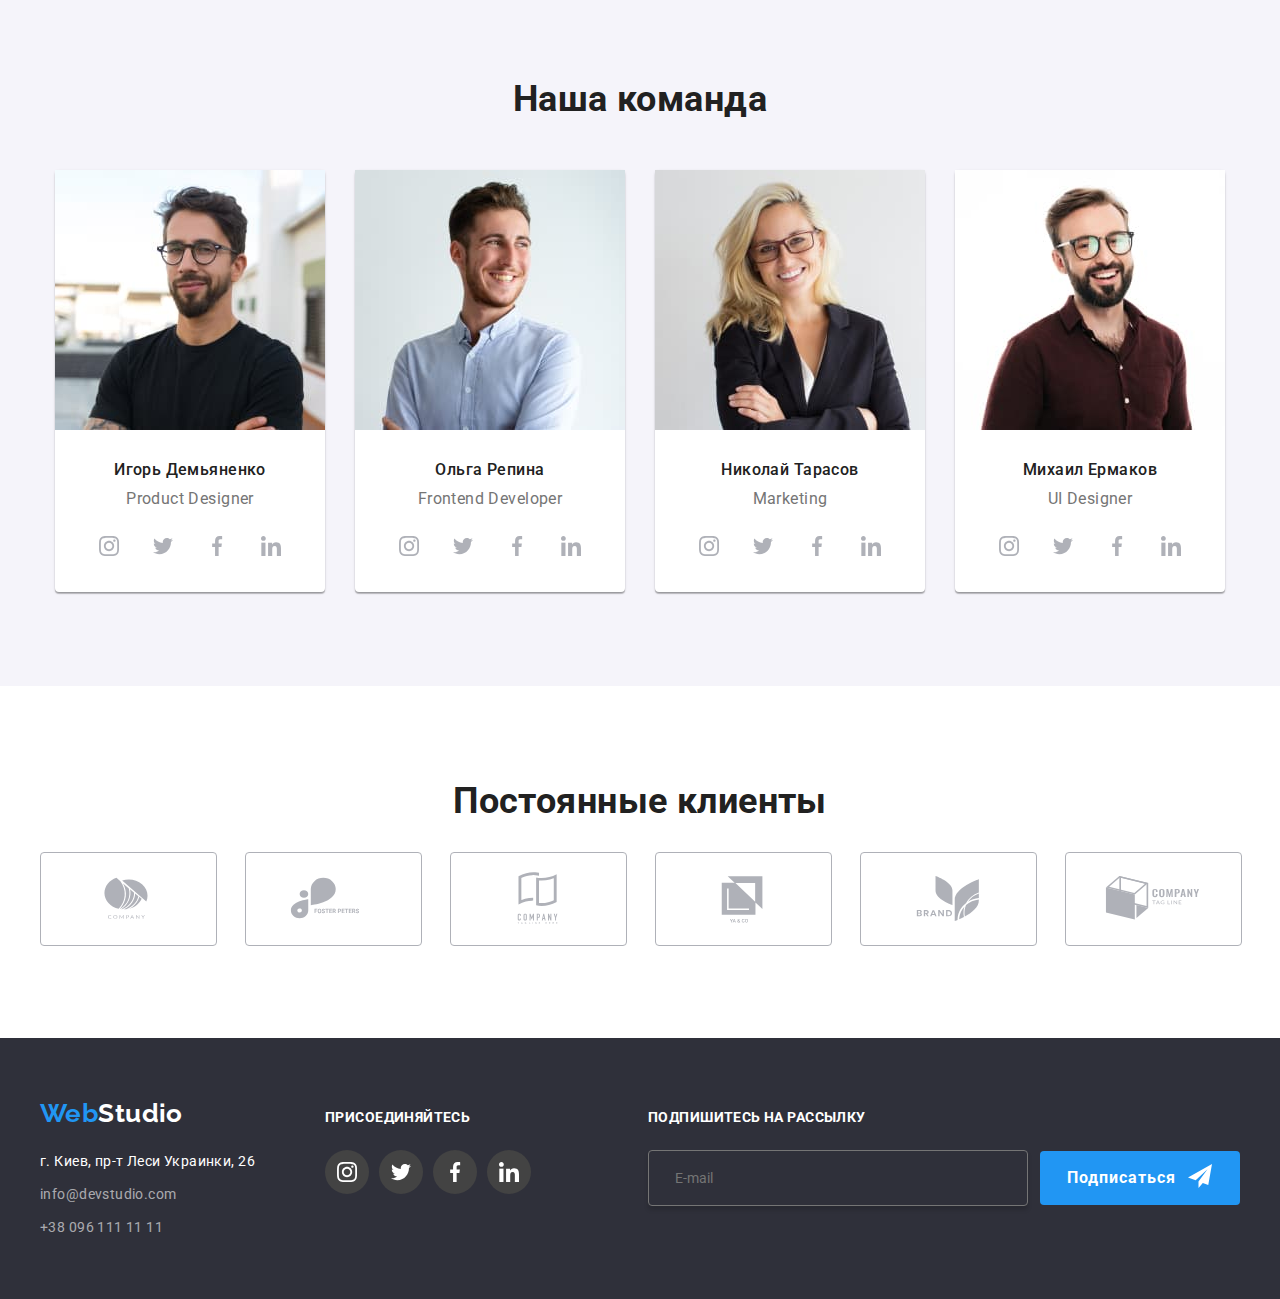
==== commit 66837030: "changes" ====
--- a/index.html
+++ b/index.html
@@ -10,7 +10,11 @@
     <link rel="preconnect" href="https://fonts.gstatic.com" crossorigin>
     <link href="https://fonts.googleapis.com/css2?family=Raleway:wght@700&family=Roboto:wght@400;500;700;900&display=swap"
         rel="stylesheet">
-    <link rel="stylesheet" href="./scss/utils/_normolize.scss">
+    <link rel="stylesheet" href="https://cdnjs.cloudflare.com/ajax/libs/modern-normalize/1.1.0/modern-normalize.min.css"
+        integrity="sha512-wpPYUAdjBVSE4KJnH1VR1HeZfpl1ub8YT/NKx4PuQ5NmX2tKuGu6U/JRp5y+Y8XG2tV+wKQpNHVUX03MfMFn9Q=="
+        crossorigin="anonymous" referrerpolicy="no-referrer" /><link rel="stylesheet" href="https://cdnjs.cloudflare.com/ajax/libs/modern-normalize/1.1.0/modern-normalize.min.css"
+            integrity="sha512-wpPYUAdjBVSE4KJnH1VR1HeZfpl1ub8YT/NKx4PuQ5NmX2tKuGu6U/JRp5y+Y8XG2tV+wKQpNHVUX03MfMFn9Q=="
+            crossorigin="anonymous" referrerpolicy="no-referrer" />
     <link rel="stylesheet" href="./css/main.min.css">
 </head>
 
--- a/css/main.min.css
+++ b/css/main.min.css
@@ -1 +1 @@
-/*! normalize.css v8.0.1 | MIT License | github.com/necolas/normalize.css */html{line-height:1.15;-webkit-text-size-adjust:100%}body{margin:0}main{display:block}h1{font-size:2em;margin:.67em 0}hr{box-sizing:content-box;height:0;overflow:visible}pre{font-family:monospace,monospace;font-size:1em}a{background-color:rgba(0,0,0,0)}abbr[title]{border-bottom:none;text-decoration:underline;-webkit-text-decoration:underline dotted;text-decoration:underline dotted}b,strong{font-weight:bolder}code,kbd,samp{font-family:monospace,monospace;font-size:1em}small{font-size:80%}sub,sup{font-size:75%;line-height:0;position:relative;vertical-align:baseline}sub{bottom:-0.25em}sup{top:-0.5em}img{border-style:none}button,input,optgroup,select,textarea{font-family:inherit;font-size:100%;line-height:1.15;margin:0}button,input{overflow:visible}button,select{text-transform:none}button,[type=button],[type=reset],[type=submit]{-webkit-appearance:button}button::-moz-focus-inner,[type=button]::-moz-focus-inner,[type=reset]::-moz-focus-inner,[type=submit]::-moz-focus-inner{border-style:none;padding:0}button:-moz-focusring,[type=button]:-moz-focusring,[type=reset]:-moz-focusring,[type=submit]:-moz-focusring{outline:1px dotted ButtonText}fieldset{padding:.35em .75em .625em}legend{box-sizing:border-box;color:inherit;display:table;max-width:100%;padding:0;white-space:normal}progress{vertical-align:baseline}textarea{overflow:auto}[type=checkbox],[type=radio]{box-sizing:border-box;padding:0}[type=number]::-webkit-inner-spin-button,[type=number]::-webkit-outer-spin-button{height:auto}[type=search]{-webkit-appearance:textfield;outline-offset:-2px}[type=search]::-webkit-search-decoration{-webkit-appearance:none}::-webkit-file-upload-button{-webkit-appearance:button;font:inherit}details{display:block}summary{display:list-item}template{display:none}[hidden]{display:none}html{box-sizing:border-box}:root{--font-family-primary: "Roboto", sans-serif;--font-family-logo: "Raleway", sans-serif;--color-background-primary: #e5e5e5;--color-tertiary: #ffffff;--color-primary: #757575;--color-secondary: #212121;--color-accent: #2196f3;--color-background: #2f303a;--color-button: #f5f4fa;--color-button-secondary: #eeeeee;--color-logo: #000000;--color-top: #ececec;--color-client: #afb1b8}.link{text-decoration:none;color:inherit;transition:opacity 250ms cubic-bezier(0.4, 0, 0.2, 1)}.list,.benefit__set,.client__set,.team__set{list-style:none;padding:0;margin:0;display:flex}h1,h2,h3,h4,h5,h6,p{margin:0}img{display:block;height:auto}@media screen and (max-width: 767px){img{width:100%}}*:focus-visible{outline:none}.logo{font-family:var(--font-family-logo);color:var(--color-logo);font-weight:700;font-size:26px;line-height:1.19;margin-top:26px;margin-bottom:26px}.footer .logo{color:var(--color-tertiary);margin-left:170px;margin:auto}@media screen and (min-width: 768px){.footer .logo{margin:0}}.header{display:block;align-items:center;position:relative}@media screen and (min-width: 768px){.header{display:flex}}@media screen and (min-width: 768px){.page-header{height:80px}}@media screen and (min-width: 768px)and (max-width: 1199px){.header__adress{display:block;list-style:none;margin-top:21px;margin-bottom:21px}}@media screen and (min-width: 1200px){.header__adress{display:flex;list-style:none;align-items:center;padding:0;margin-left:305px}}@media screen and (min-width: 768px){.header__list{list-style:none;padding-top:32px}}@media screen and (min-width: 1200px){.header__list{margin-left:93px}}@media screen and (max-width: 767px){.mobil-menu{display:none}}@media screen and (min-width: 768px){.mobil-menu{display:flex;height:100%}}@media screen and (min-width: 1200px){.mobil-menu{justify-content:space-between}}.header__link{font-weight:500;line-height:1.14;line-height:100%;letter-spacing:.02em;display:flex;align-items:center;fill:var(--color-primary);cursor:pointer;color:var(--color-primary)}.header__link--black{color:var(--color-secondary)}@media screen and (min-width: 768px){.header__link--black{padding-bottom:32px}}.header__link:hover,.header__link:focus,.header__current,.accent{color:var(--color-accent);fill:var(--color-accent);transition:cubic-bezier(0.4, 0, 0.2, 1);transition-duration:250ms}.header__current{position:relative}.header__link.header__current::after{position:absolute;content:" ";display:block;background-color:var(--color-accent);bottom:0;height:4px;width:100%;border-radius:2px}.header__mail::after{content:"info@devstudio.com";display:inline-block}@media screen and (min-width: 768px)and (max-width: 1199px){.header__mail{padding-bottom:10px}}.header__phone::after{content:"+38 096 111 11 11";display:inline-block}.header__icon{width:20px;height:20px;margin-right:10px}.nav{height:80px;position:relative;display:flex;align-items:center;justify-content:space-between}@media screen and (min-width: 768px)and (max-width: 1199px){.nav{margin-right:88px}}.header__item:not(:last-child){margin-right:50px}@media screen and (min-width: 768px){.header--border{border-bottom:1px solid var(--color-top)}}.section-activity{display:none}@media screen and (min-width: 1200px){.section-activity{display:flex;padding-bottom:94px}}@media screen and (max-width: 767px){.section-activity__set{display:block}}.section-activity__item:not(:last-child){margin-right:30px}.section-activity__item{position:relative;width:100%}.section-activity__item::before{position:absolute;bottom:0;background-color:rgba(47,48,58,.8);content:" ";width:100%;height:70px}.section-activity__img{width:100%}.section-activity__text{bottom:27px;position:absolute;font-weight:700;text-transform:uppercase;line-height:1.17;color:var(--color-tertiary);left:25%}.team{background-color:var(--color-button);padding-bottom:60px;padding-top:60px}@media screen and (min-width: 1200px){.team{padding-bottom:94px}}.team__img{width:100%}.team__text{color:var(--color-secondary);font-size:16px;font-weight:500;line-height:1.19;text-align:center;margin-bottom:10px}.team__position{color:var(--color-primary);font-size:16px;line-height:1.19;text-align:center;margin-bottom:16px}.team__pack{padding-bottom:24px;padding-top:30px}@media screen and (max-width: 767px){.team__set{display:block;width:100%;margin-top:30px}}@media screen and (min-width: 768px){.team__set{display:flex;justify-content:center;flex-wrap:wrap;margin-top:30px}}@media screen and (min-width: 1200px){.team__set{margin-top:50px}}.team .team__item{background-color:#fff;border-radius:4px;box-shadow:0px 2px 1px 0px rgba(0,0,0,.2),0px 1px 1px 0px rgba(0,0,0,.14),0px 1px 3px 0px rgba(0,0,0,.12)}@media screen and (min-width: 768px)and (max-width: 1199px){.team .team__item{flex-basis:calc((100% - 60px)/2)}}@media screen and (min-width: 1200px){.team .team__item{width:270px}}@media screen and (max-width: 767px){.team__item:not(:last-child){margin-bottom:30px}}@media screen and (min-width: 768px){.team__item:not(:nth-child(2n)){margin-right:30px}}@media screen and (min-width: 1200px){.team__item:not(:last-child){margin-right:30px}}@media screen and (min-width: 768px)and (max-width: 1200px){.team__item:nth-child(-n+2){margin-bottom:30px}}.social-list{justify-content:center}.social-list__item:not(:last-child){margin-right:10px}.social-list__link{display:block;width:44px;height:44px;border-radius:50%}.social-list__link--grey{background-color:#434343}.social-list__link:hover,.social-list__link:focus{cursor:pointer;background-color:var(--color-accent);transition:cubic-bezier(0.4, 0, 0.2, 1);transition-duration:250ms}.social-list__icon{fill:var(--color-client);cursor:pointer;padding:12px;width:20px;height:20px}.social-list__icon:hover{fill:var(--color-tertiary);transition:cubic-bezier(0.4, 0, 0.2, 1);transition-duration:250ms}.client{padding-top:60px;padding-bottom:60px}@media screen and (min-width: 1200px){.client{padding-bottom:94px}}.client__set{display:flex;flex-wrap:wrap;margin:-15px}@media screen and (max-width: 767px){.client__set{display:flex;flex-wrap:wrap}}@media screen and (max-width: 1200px){.client__set{display:flex}}.client__link{width:100%;height:100%;display:flex;align-items:center;justify-content:center;cursor:pointer;fill:var(--color-client);border:1px solid var(--color-client);border-radius:4px}.client__link:hover,.client__link:focus{fill:var(--color-accent);transition:cubic-bezier(0.4, 0, 0.2, 1);transition-duration:250ms;border:1px solid var(--color-accent)}.client__list{height:92px;width:100%;flex-wrap:wrap}@media screen and (max-width: 767px){.client__list{width:calc((100% - 60px)/2);margin:15px}}@media screen and (min-width: 768px){.client__list{width:calc((100% - 90px)/3);margin:15px}}@media screen and (min-width: 1200px){.client__list{width:calc((100% - 180px)/6);margin:15px}}.client__icon{width:106px;height:60px}.benefit{padding-top:60px}@media screen and (max-width: 1199px){.benefit{padding-bottom:60px}}@media screen and (max-width: 767px){.benefit__set{display:block}}@media screen and (min-width: 768px){.benefit__set{display:flex;flex-wrap:wrap;justify-content:center}}@media screen and (min-width: 1200px){.benefit__set{display:flex;flex-wrap:wrap;margin-bottom:0}}.benefit__item{display:flex;align-items:center;justify-content:center;border-radius:4px;background-color:var(--color-button);flex-wrap:wrap}.benefit__icon{width:70px;height:70px;padding:25px 100px}.benefit__title{color:var(--color-secondary);font-weight:700;font-size:14px;line-height:1.14;text-transform:uppercase;margin-bottom:10px;margin-top:30px}@media screen and (max-width: 767px){.benefit__title{text-align:center}}.benefit__text{color:var(--color-primary);line-height:1.71}@media screen and (max-width: 767px){.benefit__list{width:100%}}@media screen and (min-width: 768px){.benefit__list{width:354px}}@media screen and (min-width: 1200px){.benefit__list{width:270px;flex-basis:calc((100% - 120px)/4)}}@media screen and (min-width: 768px){.benefit__list:not(:nth-child(2n)){margin-right:30px}}@media screen and (min-width: 1200px){.benefit__list:not(:last-child){margin-right:30px}}@media screen and (min-width: 768px)and (max-width: 1200px){.benefit__list:nth-child(-n+2){margin-bottom:30px}}@media screen and (max-width: 767px){.benefit__list:not(:last-child){margin-bottom:30px}}.title{font-weight:700;font-size:28px;line-height:1.17;color:var(--color-secondary);text-align:center}@media screen and (min-width: 1200px){.title{font-size:36px}}.title--small{font-size:20px;line-height:1.15}.section{margin:auto}@media screen and (max-width: 480px){.section{padding:60px 0}}@media screen and (max-width: 767px){.section{padding:60px 0}}@media screen and (min-width: 1200px){.section{padding-top:94px}}.section-portfolio{margin:auto}@media screen and (max-width: 767px){.section-portfolio{padding-bottom:60px;padding-top:30px}}@media screen and (min-width: 768px)and (max-width: 1199px){.section-portfolio{padding-top:60px}}@media screen and (min-width: 1200px){.section-portfolio{padding-bottom:94px}}.hero{padding-top:200px;padding-bottom:200px;text-align:center;max-width:1200px}@media screen and (max-width: 479px){.hero{max-width:480px;background-image:linear-gradient(to right, rgba(47, 48, 58, 0.4), rgba(47, 48, 58, 0.4)),url(/images/mob/Header-mob.jpg)}}@media screen and (max-width: 479px)and (min-device-pixel-ratio: 2),screen and (max-width: 479px)and (-webkit-min-device-pixel-ratio: 2),screen and (max-width: 479px)and (min-resolution: 192dpi),screen and (max-width: 479px)and (min-resolution: 2dppx){.hero{background-image:linear-gradient(to right, rgba(47, 48, 58, 0.4), rgba(47, 48, 58, 0.4)),url(/images/mob/header-img@2x.jpg)}}@media screen and (min-width: 480px)and (max-width: 767px){.hero{max-width:768px;background-image:linear-gradient(to right, rgba(47, 48, 58, 0.4), rgba(47, 48, 58, 0.4)),url(/images/tablet/header-tablet.jpg)}}@media screen and (min-width: 480px)and (max-width: 767px)and (min-device-pixel-ratio: 2),screen and (min-width: 480px)and (max-width: 767px)and (-webkit-min-device-pixel-ratio: 2),screen and (min-width: 480px)and (max-width: 767px)and (min-resolution: 192dpi),screen and (min-width: 480px)and (max-width: 767px)and (min-resolution: 2dppx){.hero{background-image:linear-gradient(to right, rgba(47, 48, 58, 0.4), rgba(47, 48, 58, 0.4)),url(/images/tablet/header-tablet2.jpg)}}@media screen and (min-width: 768px){.hero{max-width:1200px;background-image:linear-gradient(to right, rgba(47, 48, 58, 0.4), rgba(47, 48, 58, 0.4)),url(/images/desk/header-desk.jpg)}}@media screen and (min-width: 768px)and (max-width: 1200px)and (min-device-pixel-ratio: 2),screen and (min-width: 768px)and (max-width: 1200px)and (-webkit-min-device-pixel-ratio: 2),screen and (min-width: 768px)and (max-width: 1200px)and (min-resolution: 192dpi),screen and (min-width: 768px)and (max-width: 1200px)and (min-resolution: 2dppx){.hero{background-image:linear-gradient(to right, rgba(47, 48, 58, 0.4), rgba(47, 48, 58, 0.4)),url(/images/desk/header-desk2.jpg)}}.hero__title{font-weight:900;font-size:26px;text-transform:uppercase;letter-spacing:.06em;line-height:1.36;margin-bottom:30px;color:var(--color-tertiary)}@media screen and (min-width: 1200px){.hero__title{font-size:44px}}.hero__overlay{background-color:var(--color-background);background-repeat:no-repeat;background-size:cover;background-position:center;width:100%;max-width:1600px;max-height:600px;margin-left:auto;margin-right:auto}.footer-contakts-link{color:var(--color-tertiary);line-height:1.71;font-style:normal}.footer-menu:not(:last-child){margin-bottom:9px}.footer-contakts-link:hover,.footer-contakts-link:focus{color:var(--color-accent);transition:cubic-bezier(0.4, 0, 0.2, 1);transition-duration:250ms}.footer-contakts-list .items{color:rgba(255,255,255,.6)}.footer{background-color:var(--color-background);padding-top:60px;padding-bottom:60px}.footer-flex{display:block;text-align:center}@media screen and (min-width: 768px){.footer-flex{display:flex;align-items:baseline;flex-wrap:wrap;justify-content:space-around}}@media screen and (min-width: 1200px){.footer-flex{text-align:start}}@media screen and (min-width: 1200px){.adress{margin:0}}.footer-contakts-list{display:block;margin-top:20px;margin-bottom:60px}@media screen and (min-width: 1200px){.footer-contakts-list{left:0;margin-bottom:0}}@media screen and (min-width: 1200px){.cta{margin-top:0;margin-left:70px}}.cta__title{color:var(--color-tertiary);text-transform:uppercase;line-height:1.14;font-weight:700;letter-spacing:.03em}.list-cta,.form-follow-input{margin-top:20px;justify-content:center}@media screen and (max-width: 767px){.list-cta,.form-follow-input{margin-bottom:60px}}.social-item-cta:not(:last-child){margin-right:10px}.social-icon-cta{cursor:pointer;padding:12px;fill:var(--color-tertiary);width:20px;height:20px}.follow-form{display:block}@media screen and (min-width: 1200px){.follow-form{margin-top:0}}.form-follow-send{display:block}@media screen and (min-width: 768px)and (max-width: 1200px){.form-follow-send{display:block}}@media screen and (min-width: 1200px){.form-follow-send{display:flex}}.form-follow-input{height:50px;width:358px;padding:2px 10px;border:none;border-radius:4px;font-size:16px;box-shadow:0px 4px 4px 0px rgba(0,0,0,.15);background-color:var(--color-background);border:1px solid var(--color-primary);font:inherit;margin-bottom:20px}.form-follow-input:hover,.form-follow-input:focus{border-color:var(--color-accent);color:var(--color-tertiary);transition:cubic-bezier(0.4, 0, 0.2, 1);transition-duration:250ms}.form-follow-input::-moz-placeholder{padding:15px 295px 15px 16px}.form-follow-input:-ms-input-placeholder{padding:15px 295px 15px 16px}.form-follow-input::placeholder{padding:15px 295px 15px 16px}.form-field-input:hover+svg,.form-field-input:focus+svg{fill:var(--color-accent);border-color:var(--color-accent);transition:cubic-bezier(0.4, 0, 0.2, 1);transition-duration:250ms}.form-send-button{position:relative;height:50px;width:200px;background-color:var(--color-accent);border-radius:4px;padding:27px;border:none;cursor:pointer;align-items:center;display:flex;margin:auto;font-family:var(--font-family-primary);font-weight:700;font-size:16px;line-height:1.88;letter-spacing:.06em;color:var(--color-tertiary)}@media screen and (min-width: 1200px){.form-send-button{margin-left:12px}}.form-send-icon{position:absolute;fill:var(--color-tertiary);right:28px;top:13px;margin-left:10px}.project{flex-wrap:wrap}@media screen and (min-width: 1200px){.project{padding-bottom:0}}.project__list{position:relative;box-sizing:border-box;height:auto;background-color:#fff;overflow:hidden;width:100%}@media screen and (min-width: 768px)and (max-width: 1199px){.project__list{display:flex;justify-content:center;flex-wrap:wrap;width:calc((100% - 60px)/2);margin:15px}}@media screen and (min-width: 1200px){.project__list{display:flex;justify-content:center;flex-wrap:wrap;width:calc((100% - 90px)/3);margin:15px}}@media screen and (max-width: 787px){.project__list:not(:last-child){margin-bottom:30px}}.project__link{display:block}.project__link:hover{box-shadow:1px 4px 6px rgba(0,0,0,.16),0px 4px 4px rgba(0,0,0,.06),0px 1px 1px rgba(0,0,0,.12)}.project__img{display:block;position:relative;height:auto;overflow:hidden}.project__title{color:var(--color-secondary);font-size:18px;font-weight:700;line-height:2;letter-spacing:.06em;margin-bottom:4px}.project__text{font-size:16px;line-height:1.88;margin-bottom:0}.project__group{padding:20px 24px;border-bottom:1px solid var(--color-button-secondary);border-left:1px solid var(--color-button-secondary);border-right:1px solid var(--color-button-secondary)}.project__overlay{position:absolute;padding:63px 24px;top:0;left:0;font-size:18px;line-height:1.55;color:var(--color-tertiary);background-color:var(--color-accent);transform:translateY(410px);transition:cubic-bezier(0.4, 0, 0.2, 1);transition-duration:250ms}.project__link:hover .project__overlay{transform:translateY(0)}@media screen and (min-width: 1200px){.project__list:nth-last-child(-n+3){margin-bottom:0}}.modal{position:absolute;top:50%;left:50%;transform:translate(-50%, -50%);padding:40px;border-radius:4px;background-color:var(--color-tertiary);box-shadow:0px 2px 1px 0px rgba(0,0,0,.2),0px 1px 1px 0px rgba(0,0,0,.14),0px 1px 3px 0px rgba(0,0,0,.12)}.modal-mob{padding:40px;border-radius:4px;background-color:var(--color-tertiary);box-shadow:0px 2px 1px 0px rgba(0,0,0,.2),0px 1px 1px 0px rgba(0,0,0,.14),0px 1px 3px 0px rgba(0,0,0,.12)}@media screen and (max-width: 767px){.modal-mob{position:absolute;top:50%;left:50%;transform:translate(-50%, -50%);max-width:500px}}.overlay-button{position:relative}.project__overlay{transition:cubic-bezier(0.4, 0, 0.2, 1);transition-duration:1250ms}.close-button{position:absolute;transform:translate(-75%, -75%);margin:3px 4px 4px 4px;border:1px solid var(--color-tertiary)}.close-button:hover,.close-button:focus{fill:var(--color-accent)}.modal-button{position:absolute;top:8px;right:8px;padding:0;width:30px;height:30px;border:1px solid rgba(0,0,0,.1);border-radius:50%;background-color:var(--color-tertiary);cursor:pointer;transition:cubic-bezier(0.4, 0, 0.2, 1);transition-duration:250ms}.form{margin-top:12px}.form-field-lable{font-size:12px;line-height:1.16;display:block;color:var(--color-primary);margin-bottom:4px}.form-field-group{position:relative;border:1px solid var(--color-client);border-radius:4px;margin-bottom:10px}.form-field-input{background-color:var(--color-tertiary);height:35px;width:400px;border:none;cursor:pointer;padding-left:35px;padding-right:13px}.form-field-group:hover,.form-field-group:focus,.form-field-group:active,.form-field-input:hover,.form-field-input:focus,.form-field-input:active{fill:var(--color-accent);border-color:var(--color-accent)}.form-field-icon{position:absolute;top:50%;left:3%;transform:translateY(-50%);fill:var(--color-logo);padding-top:11px;padding-bottom:11px}.form-field-textarea{height:96px;resize:none;padding:12px 16px;font-size:inherit;width:417px}.form-field-button{width:200px;height:50px;background-color:var(--color-accent);font-family:var(--font-family-primary);font-weight:700;font-size:16px;line-height:1.88;letter-spacing:.06em;color:var(--color-tertiary);cursor:pointer;border:none;border-radius:4px;display:block;margin-top:30px;margin-left:auto;margin-right:auto;transition:cubic-bezier(0.4, 0, 0.2, 1);transition-duration:250ms}.check-input{-webkit-appearance:none;-moz-appearance:none;appearance:none;width:16px;height:15px;border:1px solid #2196f3;position:relative;display:flex;align-items:center;margin-right:7px}.form-check{display:flex;align-items:center;cursor:pointer;margin-top:20px}.option{display:flex;justify-content:flex-end;flex-direction:row-reverse;margin-left:14px;margin-top:20px}.check__input{margin-right:7px;border:none;cursor:pointer}.check__agree{color:var(--color-accent);padding-left:3px}body{font-family:var(--font-family-primary);background-color:var(--color-background-primar);color:var(--color-primary);font-size:14px;font-weight:400;line-height:1.7;letter-spacing:.03em}.btn{background-color:var(--color-accent);font-family:var(--font-family-primary);font-weight:700;font-size:16px;line-height:1.88;letter-spacing:.06em;color:var(--color-tertiary);cursor:pointer;border:none;border-radius:4px;padding:10px 32px;display:flex;flex-wrap:wrap;margin:auto}@media screen and (min-width: 1200px){.btn{display:block}}.button.active{background-color:var(--color-accent);color:var(--color-tertiary);cursor:pointer}.button{font-family:var(--font-family-primary);background-color:var(--color-button);color:var(--color-secondary);font-weight:500;font-size:16px;line-height:1.63;letter-spacing:.03em;border:none;cursor:pointer;border-radius:4px;padding:6px 22px}.button:last-child{margin-right:0}.btn-list:hover,.btn-list:focus{box-shadow:0px 3px 1px rgba(0,0,0,.1),0px 1px 2px rgba(0,0,0,.08),0px 2px 2px rgba(0,0,0,.12)}.button:hover,.button:focus{background-color:var(--color-accent);color:var(--color-tertiary);transition:cubic-bezier(0.4, 0, 0.2, 1);transition-duration:250ms}.button-caption{display:none}.button-list{justify-content:center;margin-bottom:50px}@media screen and (max-width: 767px){.button-list{display:flex;flex-wrap:wrap;justify-content:flex-start}}.btn-list{margin-right:8px}@media screen and (max-width: 767px){.btn-list{margin-bottom:10px}}.backdrop{position:fixed;left:0;top:0;width:100%;height:100%;background-color:rgba(0,0,0,.2);transition:opacity 250ms cubic-bezier(0.4, 0, 0.2, 1);opacity:1}.backdrop{position:fixed;left:0;top:0;width:100%;height:100%;background-color:rgba(0,0,0,.2);transition:opacity 250ms cubic-bezier(0.4, 0, 0.2, 1);overflow-y:scroll;padding:40px 48px}.backdrop.is-hidden{opacity:0;pointer-events:none;visibility:hidden}.is-hidden{display:none}.container{margin-left:auto;margin-right:auto;padding-left:15px;padding-right:15px}.container__title{margin-bottom:30px}@media screen and (min-width: 480px){.container{width:480px}}@media screen and (min-width: 768px){.container{width:768px}}@media screen and (min-width: 1200px){.container{width:1200px}}.menu-flex{display:flex;justify-content:space-between}.mob-header__list{display:block;margin-top:48px}.mob-header__adress{display:block;margin-top:302px}.menu-toggle{height:40px;background-color:#fff;border:none;cursor:pointer;transition:color 250ms cubic-bezier(0.4, 0, 0.2, 1)}@media screen and (min-width: 768px){.menu-toggle{display:none}}.icon-cross{width:20px;height:20px;padding:11px;margin-top:10px;margin-right:25px}.icon-menu{width:24px;height:16px;padding:12px 8px}.mob-header__item{font-family:inherit;font-size:40px;line-height:1.17;letter-spacing:.02em;font-weight:500}.mob-header__item:not(:last-child){margin-bottom:32px}.mob-header__mail{font-family:inherit;font-size:28px;line-height:1.17;letter-spacing:.02em}.mob-header__phone{color:#2196f3}.social-list-menu{margin:0;padding:0;display:flex;justify-content:flex-start}.social-list-menu__mobil{font-family:inherit;font-size:18px;line-height:1.17;letter-spacing:.02em;font-weight:400;color:#2196f3;margin-top:64px;border-right:solid 1px rgba(33,33,33,.2);padding:10px;margin-bottom:48px}.social-list-menu__link{display:flex;width:auto;height:auto}.menu-container{position:fixed;top:0;left:0;width:100%;height:100%;padding-left:40px;padding-right:40px;padding-bottom:48px;background-color:#fff;z-index:999;transform:translateX(100%);transition:transform 250ms ease-in-out}.menu-container.is-open{transform:translateX(0)}.social-list-menu__link--outborder{border:none}/*# sourceMappingURL=main.min.css.map */+/*! normalize.css v8.0.1 | MIT License | github.com/necolas/normalize.css */html{line-height:1.15;-webkit-text-size-adjust:100%}body{margin:0}main{display:block}h1{font-size:2em;margin:.67em 0}hr{box-sizing:content-box;height:0;overflow:visible}pre{font-family:monospace,monospace;font-size:1em}a{background-color:rgba(0,0,0,0)}abbr[title]{border-bottom:none;text-decoration:underline;-webkit-text-decoration:underline dotted;text-decoration:underline dotted}b,strong{font-weight:bolder}code,kbd,samp{font-family:monospace,monospace;font-size:1em}small{font-size:80%}sub,sup{font-size:75%;line-height:0;position:relative;vertical-align:baseline}sub{bottom:-0.25em}sup{top:-0.5em}img{border-style:none}button,input,optgroup,select,textarea{font-family:inherit;font-size:100%;line-height:1.15;margin:0}button,input{overflow:visible}button,select{text-transform:none}button,[type=button],[type=reset],[type=submit]{-webkit-appearance:button}button::-moz-focus-inner,[type=button]::-moz-focus-inner,[type=reset]::-moz-focus-inner,[type=submit]::-moz-focus-inner{border-style:none;padding:0}button:-moz-focusring,[type=button]:-moz-focusring,[type=reset]:-moz-focusring,[type=submit]:-moz-focusring{outline:1px dotted ButtonText}fieldset{padding:.35em .75em .625em}legend{box-sizing:border-box;color:inherit;display:table;max-width:100%;padding:0;white-space:normal}progress{vertical-align:baseline}textarea{overflow:auto}[type=checkbox],[type=radio]{box-sizing:border-box;padding:0}[type=number]::-webkit-inner-spin-button,[type=number]::-webkit-outer-spin-button{height:auto}[type=search]{-webkit-appearance:textfield;outline-offset:-2px}[type=search]::-webkit-search-decoration{-webkit-appearance:none}::-webkit-file-upload-button{-webkit-appearance:button;font:inherit}details{display:block}summary{display:list-item}template{display:none}[hidden]{display:none}html{box-sizing:border-box}:root{--font-family-primary: "Roboto", sans-serif;--font-family-logo: "Raleway", sans-serif;--color-background-primary: #e5e5e5;--color-tertiary: #ffffff;--color-primary: #757575;--color-secondary: #212121;--color-accent: #2196f3;--color-background: #2f303a;--color-button: #f5f4fa;--color-button-secondary: #eeeeee;--color-logo: #000000;--color-top: #ececec;--color-client: #afb1b8}.link{text-decoration:none;color:inherit;transition:opacity 250ms cubic-bezier(0.4, 0, 0.2, 1)}.list,.benefit__set,.client__set,.team__set{list-style:none;padding:0;margin:0;display:flex}h1,h2,h3,h4,h5,h6,p{margin:0}img{display:block;height:auto}@media screen and (max-width: 767px){img{width:100%}}*:focus-visible{outline:none}.logo{font-family:var(--font-family-logo);color:var(--color-logo);font-weight:700;font-size:26px;line-height:1.19;margin-top:26px;margin-bottom:26px}.footer .logo{color:var(--color-tertiary);margin-left:170px;margin:auto}@media screen and (min-width: 768px){.footer .logo{margin:0}}.header{display:block;align-items:center;position:relative}@media screen and (min-width: 768px){.header{display:flex}}@media screen and (min-width: 768px){.page-header{height:80px}}@media screen and (min-width: 768px)and (max-width: 1199px){.header__adress{display:block;list-style:none;margin-top:21px;margin-bottom:21px}}@media screen and (min-width: 1200px){.header__adress{display:flex;list-style:none;align-items:center;padding:0;margin-left:auto}}@media screen and (min-width: 768px){.header__list{list-style:none;padding-top:32px}}@media screen and (min-width: 1200px){.header__list{margin-left:93px}}@media screen and (max-width: 767px){.mobil-menu{display:none}}@media screen and (min-width: 768px){.mobil-menu{display:flex;height:100%;width:100%}}@media screen and (min-width: 1200px){.mobil-menu{justify-content:space-between}}.header__link{font-weight:500;line-height:1.14;line-height:100%;letter-spacing:.02em;display:flex;align-items:center;fill:var(--color-primary);cursor:pointer;color:var(--color-primary)}.header__link--black{color:var(--color-secondary)}@media screen and (min-width: 768px){.header__link--black{padding-bottom:32px}}.header__link:hover,.header__link:focus,.header__current,.accent{color:var(--color-accent);fill:var(--color-accent);transition:cubic-bezier(0.4, 0, 0.2, 1);transition-duration:250ms}.header__current{position:relative}.header__link.header__current::after{position:absolute;content:" ";display:block;background-color:var(--color-accent);bottom:0;height:4px;width:100%;border-radius:2px}.header__mail::after{content:"info@devstudio.com";display:inline-block}@media screen and (min-width: 768px)and (max-width: 1199px){.header__mail{padding-bottom:10px}}.header__phone::after{content:"+38 096 111 11 11";display:inline-block}.header__icon{width:20px;height:20px;margin-right:10px}.nav{height:80px;position:relative;display:flex;align-items:center;justify-content:space-between}@media screen and (min-width: 768px)and (max-width: 1199px){.nav{margin-right:88px}}.header__item:not(:last-child){margin-right:50px}@media screen and (min-width: 768px){.header--border{border-bottom:1px solid var(--color-top)}}.section-activity{display:none}@media screen and (min-width: 1200px){.section-activity{display:flex;padding-bottom:94px}}@media screen and (max-width: 767px){.section-activity__set{display:block}}.section-activity__item:not(:last-child){margin-right:30px}.section-activity__item{position:relative;width:100%}.section-activity__item::before{position:absolute;bottom:0;background-color:rgba(47,48,58,.8);content:" ";width:100%;height:70px}.section-activity__img{width:100%}.section-activity__text{bottom:27px;position:absolute;font-weight:700;text-transform:uppercase;line-height:1.17;color:var(--color-tertiary);left:25%}.team{background-color:var(--color-button);padding-bottom:60px;padding-top:60px}@media screen and (min-width: 1200px){.team{padding-bottom:94px}}.team__img{width:100%}.team__text{color:var(--color-secondary);font-size:16px;font-weight:500;line-height:1.19;text-align:center;margin-bottom:10px}.team__position{color:var(--color-primary);font-size:16px;line-height:1.19;text-align:center;margin-bottom:16px}.team__pack{padding-bottom:24px;padding-top:30px}@media screen and (max-width: 767px){.team__set{display:block;width:100%;margin-top:30px;flex-wrap:wrap}}@media screen and (min-width: 768px){.team__set{display:flex;justify-content:center;flex-wrap:wrap;margin-top:30px}}@media screen and (min-width: 1200px){.team__set{margin-top:50px}}.team .team__item{background-color:#fff;border-radius:4px;box-shadow:0px 2px 1px 0px rgba(0,0,0,.2),0px 1px 1px 0px rgba(0,0,0,.14),0px 1px 3px 0px rgba(0,0,0,.12)}@media screen and (min-width: 768px)and (max-width: 1199px){.team .team__item{flex-basis:calc((100% - 60px)/2)}}@media screen and (max-width: 767px){.team__item:not(:last-child){margin-bottom:30px}}@media screen and (min-width: 768px){.team__item:not(:nth-child(2n)){margin-right:30px}}@media screen and (min-width: 1200px){.team__item:not(:last-child){margin-right:30px}}@media screen and (min-width: 768px)and (max-width: 1200px){.team__item:nth-child(-n+2){margin-bottom:30px}}.social-list{justify-content:center}.social-list__item:not(:last-child){margin-right:10px}.social-list__link{display:block;width:44px;height:44px;border-radius:50%}.social-list__link--grey{background-color:#434343}.social-list__link:hover,.social-list__link:focus{cursor:pointer;background-color:var(--color-accent);transition:cubic-bezier(0.4, 0, 0.2, 1);transition-duration:250ms}.social-list__icon{fill:var(--color-client);cursor:pointer;padding:12px;width:20px;height:20px}.social-list__icon:hover{fill:var(--color-tertiary);transition:cubic-bezier(0.4, 0, 0.2, 1);transition-duration:250ms}.client{padding-top:60px;padding-bottom:60px}@media screen and (min-width: 1200px){.client{padding-bottom:94px}}.client__set{display:flex;flex-wrap:wrap;margin:-15px}@media screen and (max-width: 767px){.client__set{display:flex;flex-wrap:wrap}}@media screen and (max-width: 1200px){.client__set{display:flex}}.client__link{width:100%;height:100%;display:flex;align-items:center;justify-content:center;cursor:pointer;fill:var(--color-client);border:1px solid var(--color-client);border-radius:4px}.client__link:hover,.client__link:focus{fill:var(--color-accent);transition:cubic-bezier(0.4, 0, 0.2, 1);transition-duration:250ms;border:1px solid var(--color-accent)}.client__list{height:92px;width:100%;flex-wrap:wrap}@media screen and (max-width: 767px){.client__list{width:calc((100% - 60px)/2);margin:15px}}@media screen and (min-width: 768px){.client__list{width:calc((100% - 90px)/3);margin:15px}}@media screen and (min-width: 1200px){.client__list{width:calc((100% - 180px)/6);margin:15px}}.client__icon{width:106px;height:60px}.benefit{padding-top:60px}@media screen and (max-width: 1199px){.benefit{padding-bottom:60px}}@media screen and (max-width: 767px){.benefit__set{display:block}}@media screen and (min-width: 768px){.benefit__set{display:flex;flex-wrap:wrap;justify-content:center}}@media screen and (min-width: 1200px){.benefit__set{display:flex;flex-wrap:wrap}}.benefit__item{display:flex;align-items:center;justify-content:center;border-radius:4px;background-color:var(--color-button);flex-wrap:wrap}.benefit__icon{width:70px;height:70px;padding:25px 100px}.benefit__title{color:var(--color-secondary);font-weight:700;font-size:14px;line-height:1.14;text-transform:uppercase;margin-bottom:10px;margin-top:30px}@media screen and (max-width: 767px){.benefit__title{text-align:center}}.benefit__text{color:var(--color-primary);line-height:1.71}@media screen and (max-width: 767px){.benefit__list{width:100%}}@media screen and (min-width: 768px){.benefit__list{width:354px}}@media screen and (min-width: 1200px){.benefit__list{width:270px;flex-basis:calc((100% - 120px)/4)}}@media screen and (min-width: 768px){.benefit__list:not(:nth-child(2n)){margin-right:30px}}@media screen and (min-width: 1200px){.benefit__list:not(:last-child){margin-right:30px}}@media screen and (min-width: 768px)and (max-width: 1200px){.benefit__list:nth-child(-n+2){margin-bottom:30px}}@media screen and (max-width: 767px){.benefit__list:not(:last-child){margin-bottom:30px}}.title{font-weight:700;font-size:28px;line-height:1.17;color:var(--color-secondary);text-align:center}@media screen and (min-width: 1200px){.title{font-size:36px}}.title--small{font-size:20px;line-height:1.15}.section{margin:auto}@media screen and (max-width: 480px){.section{padding:60px 0}}@media screen and (max-width: 767px){.section{padding:60px 0}}@media screen and (min-width: 1200px){.section{padding-top:94px}}.section-portfolio{margin:auto}@media screen and (max-width: 767px){.section-portfolio{padding-bottom:60px;padding-top:30px}}@media screen and (min-width: 768px)and (max-width: 1199px){.section-portfolio{padding-top:60px}}@media screen and (min-width: 1200px){.section-portfolio{padding-bottom:94px}}.hero{padding-top:200px;padding-bottom:200px;text-align:center;max-width:1200px}@media screen and (max-width: 479px){.hero{max-width:480px;background-image:linear-gradient(to right, rgba(47, 48, 58, 0.4), rgba(47, 48, 58, 0.4)),url(../images/mob/Header-mob.jpg)}}@media screen and (max-width: 479px)and (min-device-pixel-ratio: 2),screen and (max-width: 479px)and (-webkit-min-device-pixel-ratio: 2),screen and (max-width: 479px)and (min-resolution: 192dpi),screen and (max-width: 479px)and (min-resolution: 2dppx){.hero{background-image:linear-gradient(to right, rgba(47, 48, 58, 0.4), rgba(47, 48, 58, 0.4)),url(../images/mob/header-img@2x.jpg)}}@media screen and (min-width: 480px)and (max-width: 767px){.hero{max-width:768px;background-image:linear-gradient(to right, rgba(47, 48, 58, 0.4), rgba(47, 48, 58, 0.4)),url(../images/tablet/header-tablet.jpg)}}@media screen and (min-width: 480px)and (max-width: 767px)and (min-device-pixel-ratio: 2),screen and (min-width: 480px)and (max-width: 767px)and (-webkit-min-device-pixel-ratio: 2),screen and (min-width: 480px)and (max-width: 767px)and (min-resolution: 192dpi),screen and (min-width: 480px)and (max-width: 767px)and (min-resolution: 2dppx){.hero{background-image:linear-gradient(to right, rgba(47, 48, 58, 0.4), rgba(47, 48, 58, 0.4)),url(../images/tablet/header-tablet2.jpg)}}@media screen and (min-width: 768px){.hero{max-width:1200px;background-image:linear-gradient(to right, rgba(47, 48, 58, 0.4), rgba(47, 48, 58, 0.4)),url(../images/desk/header-desk.jpg)}}@media screen and (min-width: 768px)and (max-width: 1200px)and (min-device-pixel-ratio: 2),screen and (min-width: 768px)and (max-width: 1200px)and (-webkit-min-device-pixel-ratio: 2),screen and (min-width: 768px)and (max-width: 1200px)and (min-resolution: 192dpi),screen and (min-width: 768px)and (max-width: 1200px)and (min-resolution: 2dppx){.hero{background-image:linear-gradient(to right, rgba(47, 48, 58, 0.4), rgba(47, 48, 58, 0.4)),url(../images/desk/header-desk2.jpg)}}.hero__title{font-weight:900;font-size:26px;text-transform:uppercase;letter-spacing:.06em;line-height:1.36;margin-bottom:30px;color:var(--color-tertiary)}@media screen and (min-width: 1200px){.hero__title{font-size:44px}}.hero__overlay{background-color:var(--color-background);background-repeat:no-repeat;background-size:cover;background-position:center;width:100%;max-width:1600px;max-height:600px;margin-left:auto;margin-right:auto}.footer-contakts-link{color:var(--color-tertiary);line-height:1.71;font-style:normal}.footer-menu:not(:last-child){margin-bottom:9px}.footer-contakts-link:hover,.footer-contakts-link:focus{color:var(--color-accent);transition:cubic-bezier(0.4, 0, 0.2, 1);transition-duration:250ms}.footer-contakts-list .items{color:rgba(255,255,255,.6)}.footer{background-color:var(--color-background);padding-top:60px;padding-bottom:60px}.footer-flex{display:block;text-align:center}@media screen and (min-width: 768px)and (max-width: 1200px){.footer-flex{display:flex;align-items:baseline;flex-wrap:wrap;justify-content:space-around}}@media screen and (min-width: 1200px){.footer-flex{text-align:start;display:flex;align-items:baseline;flex-wrap:wrap}}.adress{margin-bottom:60px}@media screen and (min-width: 1200px){.adress{margin:0}}.footer-contakts-list{display:block;margin-top:20px}@media screen and (min-width: 1200px){.footer-contakts-list{left:0;margin-bottom:0}}@media screen and (min-width: 1200px){.cta{margin-top:0;margin-left:70px}}.cta__title{color:var(--color-tertiary);text-transform:uppercase;line-height:1.14;font-weight:700;letter-spacing:.03em}.list-cta,.form-follow-input{margin-top:20px;justify-content:center}@media screen and (max-width: 767px){.list-cta,.form-follow-input{margin-bottom:60px}}.social-item-cta:not(:last-child){margin-right:10px}.social-icon-cta{cursor:pointer;padding:12px;fill:var(--color-tertiary);width:20px;height:20px}@media screen and (min-width: 1200px){.follow-form{margin-left:auto}}.form-follow-send{display:block}@media screen and (min-width: 768px)and (max-width: 1200px){.form-follow-send{display:block}}@media screen and (min-width: 1200px){.form-follow-send{display:flex}}.form-follow-input{height:50px;width:358px;padding:2px 10px;border:none;border-radius:4px;font-size:16px;box-shadow:0px 4px 4px 0px rgba(0,0,0,.15);background-color:var(--color-background);border:1px solid var(--color-primary);font:inherit;margin-bottom:20px}.form-follow-input:hover,.form-follow-input:focus{border-color:var(--color-accent);color:var(--color-tertiary);transition:cubic-bezier(0.4, 0, 0.2, 1);transition-duration:250ms}.form-follow-input::-moz-placeholder{padding:15px 295px 15px 16px}.form-follow-input:-ms-input-placeholder{padding:15px 295px 15px 16px}.form-follow-input::placeholder{padding:15px 295px 15px 16px}.form-field-input:hover+svg,.form-field-input:focus+svg{fill:var(--color-accent);border-color:var(--color-accent);transition:cubic-bezier(0.4, 0, 0.2, 1);transition-duration:250ms}.form-send-button{position:relative;height:50px;width:200px;background-color:var(--color-accent);border-radius:4px;padding:27px;border:none;cursor:pointer;align-items:center;display:flex;margin:auto;font-family:var(--font-family-primary);font-weight:700;font-size:16px;line-height:1.88;letter-spacing:.06em;color:var(--color-tertiary)}@media screen and (min-width: 1200px){.form-send-button{margin-left:12px}}.form-send-icon{position:absolute;fill:var(--color-tertiary);right:28px;top:13px;margin-left:10px}.project{flex-wrap:wrap}@media screen and (min-width: 1200px){.project{padding-bottom:0}}.project__list{position:relative;box-sizing:border-box;height:auto;background-color:#fff;overflow:hidden;width:100%}@media screen and (min-width: 768px)and (max-width: 1199px){.project__list{display:flex;flex-wrap:wrap;width:calc((100% - 30px)/2)}}@media screen and (min-width: 1200px){.project__list{display:flex;flex-wrap:wrap;width:calc((100% - 90px)/3)}}@media screen and (min-width: 1200px){.project__list:not(:nth-child(3n)){margin-right:30px}}@media screen and (min-width: 768px)and (max-width: 1199px){.project__list:nth-child(odd){margin-right:30px}}.project__list:not(:last-child){margin-bottom:30px}.project__link{display:block;width:100%}.project__link:hover{box-shadow:1px 4px 6px rgba(0,0,0,.16),0px 4px 4px rgba(0,0,0,.06),0px 1px 1px rgba(0,0,0,.12)}.project__img{display:block;position:relative;height:auto;overflow:hidden}.project__title{color:var(--color-secondary);font-size:18px;font-weight:700;line-height:2;letter-spacing:.06em;margin-bottom:4px}.project__text{font-size:16px;line-height:1.88;margin-bottom:0}.project__group{padding:20px 24px;border-bottom:1px solid var(--color-button-secondary);border-left:1px solid var(--color-button-secondary);border-right:1px solid var(--color-button-secondary)}@media screen and (min-width: 768px){.project__large{padding:20px 15px}}.project__overlay{position:absolute;padding:63px 24px;top:0;left:0;font-size:18px;line-height:1.55;color:var(--color-tertiary);background-color:var(--color-accent);transform:translateY(410px);transition:cubic-bezier(0.4, 0, 0.2, 1);transition-duration:250ms}.project__link:hover .project__overlay{transform:translateY(0)}@media screen and (min-width: 1200px){.project__list:nth-last-child(-n+3){margin-bottom:0}}.modal{position:absolute;top:50%;left:50%;transform:translate(-50%, -50%);padding:40px;border-radius:4px;background-color:var(--color-tertiary);box-shadow:0px 2px 1px 0px rgba(0,0,0,.2),0px 1px 1px 0px rgba(0,0,0,.14),0px 1px 3px 0px rgba(0,0,0,.12)}.modal-mob{padding:40px;border-radius:4px;background-color:var(--color-tertiary);box-shadow:0px 2px 1px 0px rgba(0,0,0,.2),0px 1px 1px 0px rgba(0,0,0,.14),0px 1px 3px 0px rgba(0,0,0,.12)}@media screen and (max-width: 767px){.modal-mob{position:absolute;top:50%;left:50%;transform:translate(-50%, -50%);max-width:500px}}.overlay-button{position:relative}.project__overlay{transition:cubic-bezier(0.4, 0, 0.2, 1);transition-duration:1250ms}.close-button{position:absolute;transform:translate(-75%, -75%);margin:3px 4px 4px 4px;border:1px solid var(--color-tertiary)}.close-button:hover,.close-button:focus{fill:var(--color-accent)}.modal-button{position:absolute;top:8px;right:8px;padding:0;width:30px;height:30px;border:1px solid rgba(0,0,0,.1);border-radius:50%;background-color:var(--color-tertiary);cursor:pointer;transition:cubic-bezier(0.4, 0, 0.2, 1);transition-duration:250ms}.form{margin-top:12px}.form-field-lable{font-size:12px;line-height:1.16;display:block;color:var(--color-primary);margin-bottom:4px}.form-field-group{position:relative;border:1px solid var(--color-client);border-radius:4px;margin-bottom:10px}.form-field-input{background-color:var(--color-tertiary);height:35px;width:400px;border:none;cursor:pointer;padding-left:35px;padding-right:13px}.form-field-group:hover,.form-field-group:focus,.form-field-group:active,.form-field-input:hover,.form-field-input:focus,.form-field-input:active{fill:var(--color-accent);border-color:var(--color-accent)}.form-field-icon{position:absolute;top:50%;left:3%;transform:translateY(-50%);fill:var(--color-logo);padding-top:11px;padding-bottom:11px}.form-field-textarea{height:96px;resize:none;padding:12px 16px;font-size:inherit;width:417px}.form-field-button{width:200px;height:50px;background-color:var(--color-accent);font-family:var(--font-family-primary);font-weight:700;font-size:16px;line-height:1.88;letter-spacing:.06em;color:var(--color-tertiary);cursor:pointer;border:none;border-radius:4px;display:block;margin-top:30px;margin-left:auto;margin-right:auto;transition:cubic-bezier(0.4, 0, 0.2, 1);transition-duration:250ms}.check-input{-webkit-appearance:none;-moz-appearance:none;appearance:none;width:16px;height:15px;border:1px solid #2196f3;position:relative;display:flex;align-items:center;margin-right:7px}.form-check{display:flex;align-items:center;cursor:pointer;margin-top:20px}.option{display:flex;justify-content:flex-end;flex-direction:row-reverse;margin-left:14px;margin-top:20px}.check__input{margin-right:7px;border:none;cursor:pointer}.check__agree{color:var(--color-accent);padding-left:3px}body{font-family:var(--font-family-primary);background-color:var(--color-background-primar);color:var(--color-primary);font-size:14px;font-weight:400;line-height:1.7;letter-spacing:.03em}.btn{background-color:var(--color-accent);font-family:var(--font-family-primary);font-weight:700;font-size:16px;line-height:1.88;letter-spacing:.06em;color:var(--color-tertiary);cursor:pointer;border:none;border-radius:4px;padding:10px 32px;display:flex;flex-wrap:wrap;margin:auto}@media screen and (min-width: 1200px){.btn{display:block}}.button.active{background-color:var(--color-accent);color:var(--color-tertiary);cursor:pointer}.button{font-family:var(--font-family-primary);background-color:var(--color-button);color:var(--color-secondary);font-weight:500;font-size:16px;line-height:1.63;letter-spacing:.03em;border:none;cursor:pointer;border-radius:4px;padding:6px 22px}.button:last-child{margin-right:0}.btn-list:hover,.btn-list:focus{box-shadow:0px 3px 1px rgba(0,0,0,.1),0px 1px 2px rgba(0,0,0,.08),0px 2px 2px rgba(0,0,0,.12)}.button:hover,.button:focus{background-color:var(--color-accent);color:var(--color-tertiary);transition:cubic-bezier(0.4, 0, 0.2, 1);transition-duration:250ms}.button-caption{display:none}.button-list{justify-content:center;margin-bottom:50px}@media screen and (max-width: 767px){.button-list{display:flex;flex-wrap:wrap;justify-content:flex-start}}.btn-list{margin-right:8px}@media screen and (max-width: 767px){.btn-list:nth-child(-n+3){margin-bottom:10px}}.backdrop{position:fixed;left:0;top:0;width:100%;height:100%;background-color:rgba(0,0,0,.2);transition:opacity 250ms cubic-bezier(0.4, 0, 0.2, 1);opacity:1}.backdrop{position:fixed;left:0;top:0;width:100%;height:100%;background-color:rgba(0,0,0,.2);transition:opacity 250ms cubic-bezier(0.4, 0, 0.2, 1);overflow-y:scroll;padding:40px 48px}.backdrop.is-hidden{opacity:0;pointer-events:none;visibility:hidden}.is-hidden{display:none}.container{margin-left:auto;margin-right:auto;padding-left:15px;padding-right:15px}.container__title{margin-bottom:30px}@media screen and (min-width: 480px){.container{width:480px}}@media screen and (min-width: 768px){.container{width:768px}}@media screen and (min-width: 1200px){.container{width:1200px}}.menu-flex{display:flex;justify-content:space-between}.mob-header__list{display:block;margin-top:48px}.mob-header__adress{display:block;margin-top:302px}.menu-toggle{height:40px;background-color:#fff;border:none;cursor:pointer;transition:color 250ms cubic-bezier(0.4, 0, 0.2, 1)}@media screen and (min-width: 768px){.menu-toggle{display:none}}.icon-cross{width:20px;height:20px;padding:11px;margin-top:10px;margin-right:25px}.icon-menu{width:24px;height:16px;padding:12px 8px}.mob-header__item{font-family:inherit;font-size:40px;line-height:1.17;letter-spacing:.02em;font-weight:500}.mob-header__item:not(:last-child){margin-bottom:32px}.mob-header__mail{font-family:inherit;font-size:28px;line-height:1.17;letter-spacing:.02em}.mob-header__phone{color:#2196f3}.social-list-menu{margin:0;padding:0;display:flex;justify-content:flex-start}.social-list-menu__mobil{font-family:inherit;font-size:18px;line-height:1.17;letter-spacing:.02em;font-weight:400;color:#2196f3;margin-top:64px;border-right:solid 1px rgba(33,33,33,.2);padding:10px;margin-bottom:48px}.social-list-menu__link{display:flex;width:auto;height:auto}.menu-container{position:fixed;top:0;left:0;width:100%;height:100%;padding-left:40px;padding-right:40px;padding-bottom:48px;background-color:#fff;z-index:999;transform:translateX(100%);transition:transform 250ms ease-in-out}.menu-container.is-open{transform:translateX(0)}.social-list-menu__link--outborder{border:none}/*# sourceMappingURL=main.min.css.map */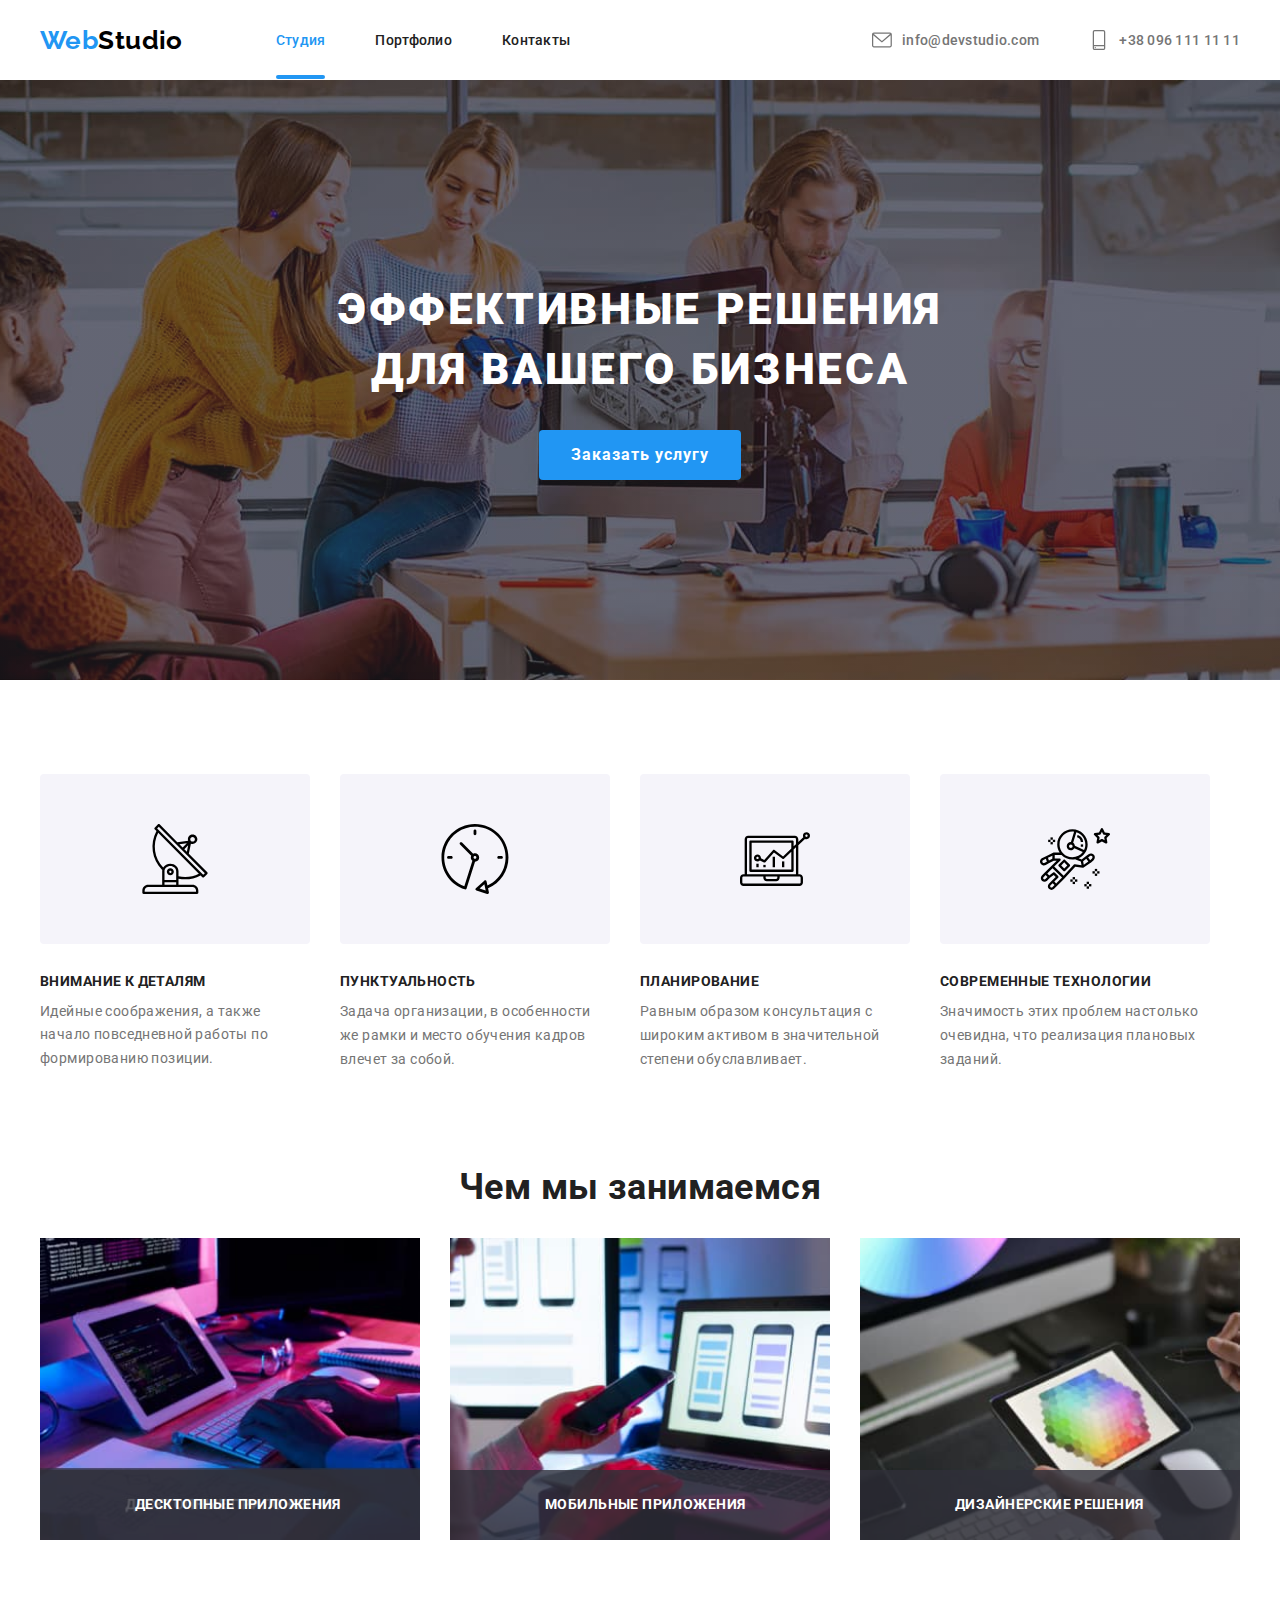
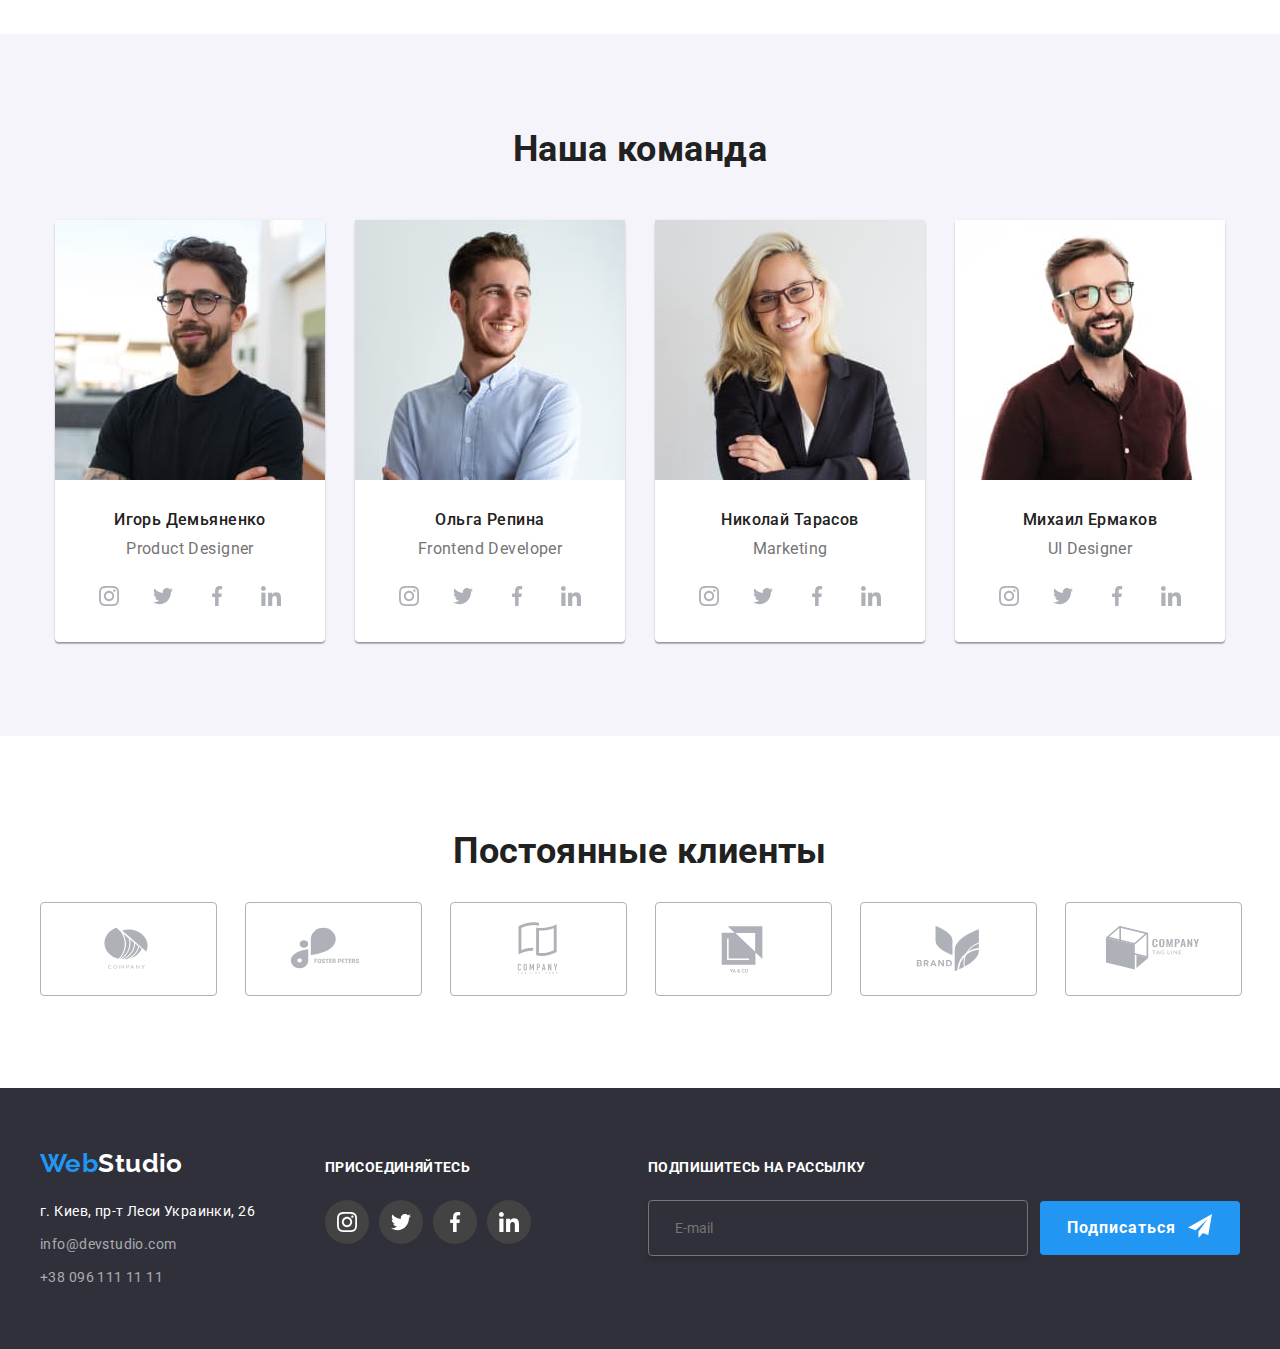
==== commit 641ad2e5: "benefit" ====
--- a/index.html
+++ b/index.html
@@ -532,7 +532,7 @@
                         <ul class="list list-cta">
                             <li class="social-item-cta">
                                 <a class="social-list__link social-list__link--grey link" href="#">
-                                    <svg class="social-icon-cta" aria-hidden="true">
+                                    <svg class="social-icon-cta" aria-hidden="true" height="20" width="20">
                                         <use href="./images/icons.svg#icon-insta"></use>
                                     </svg>
                                 </a>
--- a/css/main.min.css
+++ b/css/main.min.css
@@ -1 +1 @@
-/*! normalize.css v8.0.1 | MIT License | github.com/necolas/normalize.css */html{line-height:1.15;-webkit-text-size-adjust:100%}body{margin:0}main{display:block}h1{font-size:2em;margin:.67em 0}hr{box-sizing:content-box;height:0;overflow:visible}pre{font-family:monospace,monospace;font-size:1em}a{background-color:rgba(0,0,0,0)}abbr[title]{border-bottom:none;text-decoration:underline;-webkit-text-decoration:underline dotted;text-decoration:underline dotted}b,strong{font-weight:bolder}code,kbd,samp{font-family:monospace,monospace;font-size:1em}small{font-size:80%}sub,sup{font-size:75%;line-height:0;position:relative;vertical-align:baseline}sub{bottom:-0.25em}sup{top:-0.5em}img{border-style:none}button,input,optgroup,select,textarea{font-family:inherit;font-size:100%;line-height:1.15;margin:0}button,input{overflow:visible}button,select{text-transform:none}button,[type=button],[type=reset],[type=submit]{-webkit-appearance:button}button::-moz-focus-inner,[type=button]::-moz-focus-inner,[type=reset]::-moz-focus-inner,[type=submit]::-moz-focus-inner{border-style:none;padding:0}button:-moz-focusring,[type=button]:-moz-focusring,[type=reset]:-moz-focusring,[type=submit]:-moz-focusring{outline:1px dotted ButtonText}fieldset{padding:.35em .75em .625em}legend{box-sizing:border-box;color:inherit;display:table;max-width:100%;padding:0;white-space:normal}progress{vertical-align:baseline}textarea{overflow:auto}[type=checkbox],[type=radio]{box-sizing:border-box;padding:0}[type=number]::-webkit-inner-spin-button,[type=number]::-webkit-outer-spin-button{height:auto}[type=search]{-webkit-appearance:textfield;outline-offset:-2px}[type=search]::-webkit-search-decoration{-webkit-appearance:none}::-webkit-file-upload-button{-webkit-appearance:button;font:inherit}details{display:block}summary{display:list-item}template{display:none}[hidden]{display:none}html{box-sizing:border-box}:root{--font-family-primary: "Roboto", sans-serif;--font-family-logo: "Raleway", sans-serif;--color-background-primary: #e5e5e5;--color-tertiary: #ffffff;--color-primary: #757575;--color-secondary: #212121;--color-accent: #2196f3;--color-background: #2f303a;--color-button: #f5f4fa;--color-button-secondary: #eeeeee;--color-logo: #000000;--color-top: #ececec;--color-client: #afb1b8}.link{text-decoration:none;color:inherit;transition:opacity 250ms cubic-bezier(0.4, 0, 0.2, 1)}.list,.benefit__set,.client__set,.team__set{list-style:none;padding:0;margin:0;display:flex}h1,h2,h3,h4,h5,h6,p{margin:0}img{display:block;height:auto}@media screen and (max-width: 767px){img{width:100%}}*:focus-visible{outline:none}.logo{font-family:var(--font-family-logo);color:var(--color-logo);font-weight:700;font-size:26px;line-height:1.19;margin-top:26px;margin-bottom:26px}.footer .logo{color:var(--color-tertiary);margin-left:170px;margin:auto}@media screen and (min-width: 768px){.footer .logo{margin:0}}.header{display:block;align-items:center;position:relative}@media screen and (min-width: 768px){.header{display:flex}}@media screen and (min-width: 768px){.page-header{height:80px}}@media screen and (min-width: 768px)and (max-width: 1199px){.header__adress{display:block;list-style:none;margin-top:21px;margin-bottom:21px}}@media screen and (min-width: 1200px){.header__adress{display:flex;list-style:none;align-items:center;padding:0;margin-left:auto}}@media screen and (min-width: 768px){.header__list{list-style:none;padding-top:32px}}@media screen and (min-width: 1200px){.header__list{margin-left:93px}}@media screen and (max-width: 767px){.mobil-menu{display:none}}@media screen and (min-width: 768px){.mobil-menu{display:flex;height:100%;width:100%}}@media screen and (min-width: 1200px){.mobil-menu{justify-content:space-between}}.header__link{font-weight:500;line-height:1.14;line-height:100%;letter-spacing:.02em;display:flex;align-items:center;fill:var(--color-primary);cursor:pointer;color:var(--color-primary)}.header__link--black{color:var(--color-secondary)}@media screen and (min-width: 768px){.header__link--black{padding-bottom:32px}}.header__link:hover,.header__link:focus,.header__current,.accent{color:var(--color-accent);fill:var(--color-accent);transition:cubic-bezier(0.4, 0, 0.2, 1);transition-duration:250ms}.header__current{position:relative}.header__link.header__current::after{position:absolute;content:" ";display:block;background-color:var(--color-accent);bottom:0;height:4px;width:100%;border-radius:2px}.header__mail::after{content:"info@devstudio.com";display:inline-block}@media screen and (min-width: 768px)and (max-width: 1199px){.header__mail{padding-bottom:10px}}.header__phone::after{content:"+38 096 111 11 11";display:inline-block}.header__icon{width:20px;height:20px;margin-right:10px}.nav{height:80px;position:relative;display:flex;align-items:center;justify-content:space-between}@media screen and (min-width: 768px)and (max-width: 1199px){.nav{margin-right:88px}}.header__item:not(:last-child){margin-right:50px}@media screen and (min-width: 768px){.header--border{border-bottom:1px solid var(--color-top)}}.section-activity{display:none}@media screen and (min-width: 1200px){.section-activity{display:flex;padding-bottom:94px}}@media screen and (max-width: 767px){.section-activity__set{display:block}}.section-activity__item:not(:last-child){margin-right:30px}.section-activity__item{position:relative;width:100%}.section-activity__item::before{position:absolute;bottom:0;background-color:rgba(47,48,58,.8);content:" ";width:100%;height:70px}.section-activity__img{width:100%}.section-activity__text{bottom:27px;position:absolute;font-weight:700;text-transform:uppercase;line-height:1.17;color:var(--color-tertiary);left:25%}.team{background-color:var(--color-button);padding-bottom:60px;padding-top:60px}@media screen and (min-width: 1200px){.team{padding-bottom:94px}}.team__img{width:100%}.team__text{color:var(--color-secondary);font-size:16px;font-weight:500;line-height:1.19;text-align:center;margin-bottom:10px}.team__position{color:var(--color-primary);font-size:16px;line-height:1.19;text-align:center;margin-bottom:16px}.team__pack{padding-bottom:24px;padding-top:30px}@media screen and (max-width: 767px){.team__set{display:block;width:100%;margin-top:30px;flex-wrap:wrap}}@media screen and (min-width: 768px){.team__set{display:flex;justify-content:center;flex-wrap:wrap;margin-top:30px}}@media screen and (min-width: 1200px){.team__set{margin-top:50px}}.team .team__item{background-color:#fff;border-radius:4px;box-shadow:0px 2px 1px 0px rgba(0,0,0,.2),0px 1px 1px 0px rgba(0,0,0,.14),0px 1px 3px 0px rgba(0,0,0,.12)}@media screen and (min-width: 768px)and (max-width: 1199px){.team .team__item{flex-basis:calc((100% - 60px)/2)}}@media screen and (max-width: 767px){.team__item:not(:last-child){margin-bottom:30px}}@media screen and (min-width: 768px){.team__item:not(:nth-child(2n)){margin-right:30px}}@media screen and (min-width: 1200px){.team__item:not(:last-child){margin-right:30px}}@media screen and (min-width: 768px)and (max-width: 1200px){.team__item:nth-child(-n+2){margin-bottom:30px}}.social-list{justify-content:center}.social-list__item:not(:last-child){margin-right:10px}.social-list__link{display:block;width:44px;height:44px;border-radius:50%}.social-list__link--grey{background-color:#434343}.social-list__link:hover,.social-list__link:focus{cursor:pointer;background-color:var(--color-accent);transition:cubic-bezier(0.4, 0, 0.2, 1);transition-duration:250ms}.social-list__icon{fill:var(--color-client);cursor:pointer;padding:12px;width:20px;height:20px}.social-list__icon:hover{fill:var(--color-tertiary);transition:cubic-bezier(0.4, 0, 0.2, 1);transition-duration:250ms}.client{padding-top:60px;padding-bottom:60px}@media screen and (min-width: 1200px){.client{padding-bottom:94px}}.client__set{display:flex;flex-wrap:wrap;margin:-15px}@media screen and (max-width: 767px){.client__set{display:flex;flex-wrap:wrap}}@media screen and (max-width: 1200px){.client__set{display:flex}}.client__link{width:100%;height:100%;display:flex;align-items:center;justify-content:center;cursor:pointer;fill:var(--color-client);border:1px solid var(--color-client);border-radius:4px}.client__link:hover,.client__link:focus{fill:var(--color-accent);transition:cubic-bezier(0.4, 0, 0.2, 1);transition-duration:250ms;border:1px solid var(--color-accent)}.client__list{height:92px;width:100%;flex-wrap:wrap}@media screen and (max-width: 767px){.client__list{width:calc((100% - 60px)/2);margin:15px}}@media screen and (min-width: 768px){.client__list{width:calc((100% - 90px)/3);margin:15px}}@media screen and (min-width: 1200px){.client__list{width:calc((100% - 180px)/6);margin:15px}}.client__icon{width:106px;height:60px}.benefit{padding-top:60px}@media screen and (max-width: 1199px){.benefit{padding-bottom:60px}}@media screen and (max-width: 767px){.benefit__set{display:block}}@media screen and (min-width: 768px){.benefit__set{display:flex;flex-wrap:wrap;justify-content:center}}@media screen and (min-width: 1200px){.benefit__set{display:flex;flex-wrap:wrap}}.benefit__item{display:flex;align-items:center;justify-content:center;border-radius:4px;background-color:var(--color-button);flex-wrap:wrap}.benefit__icon{width:70px;height:70px;padding:25px 100px}.benefit__title{color:var(--color-secondary);font-weight:700;font-size:14px;line-height:1.14;text-transform:uppercase;margin-bottom:10px;margin-top:30px}@media screen and (max-width: 767px){.benefit__title{text-align:center}}.benefit__text{color:var(--color-primary);line-height:1.71}@media screen and (max-width: 767px){.benefit__list{width:100%}}@media screen and (min-width: 768px){.benefit__list{width:354px}}@media screen and (min-width: 1200px){.benefit__list{width:270px;flex-basis:calc((100% - 120px)/4)}}@media screen and (min-width: 768px){.benefit__list:not(:nth-child(2n)){margin-right:30px}}@media screen and (min-width: 1200px){.benefit__list:not(:last-child){margin-right:30px}}@media screen and (min-width: 768px)and (max-width: 1200px){.benefit__list:nth-child(-n+2){margin-bottom:30px}}@media screen and (max-width: 767px){.benefit__list:not(:last-child){margin-bottom:30px}}.title{font-weight:700;font-size:28px;line-height:1.17;color:var(--color-secondary);text-align:center}@media screen and (min-width: 1200px){.title{font-size:36px}}.title--small{font-size:20px;line-height:1.15}.section{margin:auto}@media screen and (max-width: 480px){.section{padding:60px 0}}@media screen and (max-width: 767px){.section{padding:60px 0}}@media screen and (min-width: 1200px){.section{padding-top:94px}}.section-portfolio{margin:auto}@media screen and (max-width: 767px){.section-portfolio{padding-bottom:60px;padding-top:30px}}@media screen and (min-width: 768px)and (max-width: 1199px){.section-portfolio{padding-top:60px}}@media screen and (min-width: 1200px){.section-portfolio{padding-bottom:94px}}.hero{padding-top:200px;padding-bottom:200px;text-align:center;max-width:1200px}@media screen and (max-width: 479px){.hero{max-width:480px;background-image:linear-gradient(to right, rgba(47, 48, 58, 0.4), rgba(47, 48, 58, 0.4)),url(../images/mob/Header-mob.jpg)}}@media screen and (max-width: 479px)and (min-device-pixel-ratio: 2),screen and (max-width: 479px)and (-webkit-min-device-pixel-ratio: 2),screen and (max-width: 479px)and (min-resolution: 192dpi),screen and (max-width: 479px)and (min-resolution: 2dppx){.hero{background-image:linear-gradient(to right, rgba(47, 48, 58, 0.4), rgba(47, 48, 58, 0.4)),url(../images/mob/header-img@2x.jpg)}}@media screen and (min-width: 480px)and (max-width: 767px){.hero{max-width:768px;background-image:linear-gradient(to right, rgba(47, 48, 58, 0.4), rgba(47, 48, 58, 0.4)),url(../images/tablet/header-tablet.jpg)}}@media screen and (min-width: 480px)and (max-width: 767px)and (min-device-pixel-ratio: 2),screen and (min-width: 480px)and (max-width: 767px)and (-webkit-min-device-pixel-ratio: 2),screen and (min-width: 480px)and (max-width: 767px)and (min-resolution: 192dpi),screen and (min-width: 480px)and (max-width: 767px)and (min-resolution: 2dppx){.hero{background-image:linear-gradient(to right, rgba(47, 48, 58, 0.4), rgba(47, 48, 58, 0.4)),url(../images/tablet/header-tablet2.jpg)}}@media screen and (min-width: 768px){.hero{max-width:1200px;background-image:linear-gradient(to right, rgba(47, 48, 58, 0.4), rgba(47, 48, 58, 0.4)),url(../images/desk/header-desk.jpg)}}@media screen and (min-width: 768px)and (max-width: 1200px)and (min-device-pixel-ratio: 2),screen and (min-width: 768px)and (max-width: 1200px)and (-webkit-min-device-pixel-ratio: 2),screen and (min-width: 768px)and (max-width: 1200px)and (min-resolution: 192dpi),screen and (min-width: 768px)and (max-width: 1200px)and (min-resolution: 2dppx){.hero{background-image:linear-gradient(to right, rgba(47, 48, 58, 0.4), rgba(47, 48, 58, 0.4)),url(../images/desk/header-desk2.jpg)}}.hero__title{font-weight:900;font-size:26px;text-transform:uppercase;letter-spacing:.06em;line-height:1.36;margin-bottom:30px;color:var(--color-tertiary)}@media screen and (min-width: 1200px){.hero__title{font-size:44px}}.hero__overlay{background-color:var(--color-background);background-repeat:no-repeat;background-size:cover;background-position:center;width:100%;max-width:1600px;max-height:600px;margin-left:auto;margin-right:auto}.footer-contakts-link{color:var(--color-tertiary);line-height:1.71;font-style:normal}.footer-menu:not(:last-child){margin-bottom:9px}.footer-contakts-link:hover,.footer-contakts-link:focus{color:var(--color-accent);transition:cubic-bezier(0.4, 0, 0.2, 1);transition-duration:250ms}.footer-contakts-list .items{color:rgba(255,255,255,.6)}.footer{background-color:var(--color-background);padding-top:60px;padding-bottom:60px}.footer-flex{display:block;text-align:center}@media screen and (min-width: 768px)and (max-width: 1200px){.footer-flex{display:flex;align-items:baseline;flex-wrap:wrap;justify-content:space-around}}@media screen and (min-width: 1200px){.footer-flex{text-align:start;display:flex;align-items:baseline;flex-wrap:wrap}}.adress{margin-bottom:60px}@media screen and (min-width: 1200px){.adress{margin:0}}.footer-contakts-list{display:block;margin-top:20px}@media screen and (min-width: 1200px){.footer-contakts-list{left:0;margin-bottom:0}}@media screen and (min-width: 1200px){.cta{margin-top:0;margin-left:70px}}.cta__title{color:var(--color-tertiary);text-transform:uppercase;line-height:1.14;font-weight:700;letter-spacing:.03em}.list-cta,.form-follow-input{margin-top:20px;justify-content:center}@media screen and (max-width: 767px){.list-cta,.form-follow-input{margin-bottom:60px}}.social-item-cta:not(:last-child){margin-right:10px}.social-icon-cta{cursor:pointer;padding:12px;fill:var(--color-tertiary);width:20px;height:20px}@media screen and (min-width: 1200px){.follow-form{margin-left:auto}}.form-follow-send{display:block}@media screen and (min-width: 768px)and (max-width: 1200px){.form-follow-send{display:block}}@media screen and (min-width: 1200px){.form-follow-send{display:flex}}.form-follow-input{height:50px;width:358px;padding:2px 10px;border:none;border-radius:4px;font-size:16px;box-shadow:0px 4px 4px 0px rgba(0,0,0,.15);background-color:var(--color-background);border:1px solid var(--color-primary);font:inherit;margin-bottom:20px}.form-follow-input:hover,.form-follow-input:focus{border-color:var(--color-accent);color:var(--color-tertiary);transition:cubic-bezier(0.4, 0, 0.2, 1);transition-duration:250ms}.form-follow-input::-moz-placeholder{padding:15px 295px 15px 16px}.form-follow-input:-ms-input-placeholder{padding:15px 295px 15px 16px}.form-follow-input::placeholder{padding:15px 295px 15px 16px}.form-field-input:hover+svg,.form-field-input:focus+svg{fill:var(--color-accent);border-color:var(--color-accent);transition:cubic-bezier(0.4, 0, 0.2, 1);transition-duration:250ms}.form-send-button{position:relative;height:50px;width:200px;background-color:var(--color-accent);border-radius:4px;padding:27px;border:none;cursor:pointer;align-items:center;display:flex;margin:auto;font-family:var(--font-family-primary);font-weight:700;font-size:16px;line-height:1.88;letter-spacing:.06em;color:var(--color-tertiary)}@media screen and (min-width: 1200px){.form-send-button{margin-left:12px}}.form-send-icon{position:absolute;fill:var(--color-tertiary);right:28px;top:13px;margin-left:10px}.project{flex-wrap:wrap}@media screen and (min-width: 1200px){.project{padding-bottom:0}}.project__list{position:relative;box-sizing:border-box;height:auto;background-color:#fff;overflow:hidden;width:100%}@media screen and (min-width: 768px)and (max-width: 1199px){.project__list{display:flex;flex-wrap:wrap;width:calc((100% - 30px)/2)}}@media screen and (min-width: 1200px){.project__list{display:flex;flex-wrap:wrap;width:calc((100% - 90px)/3)}}@media screen and (min-width: 1200px){.project__list:not(:nth-child(3n)){margin-right:30px}}@media screen and (min-width: 768px)and (max-width: 1199px){.project__list:nth-child(odd){margin-right:30px}}.project__list:not(:last-child){margin-bottom:30px}.project__link{display:block;width:100%}.project__link:hover{box-shadow:1px 4px 6px rgba(0,0,0,.16),0px 4px 4px rgba(0,0,0,.06),0px 1px 1px rgba(0,0,0,.12)}.project__img{display:block;position:relative;height:auto;overflow:hidden}.project__title{color:var(--color-secondary);font-size:18px;font-weight:700;line-height:2;letter-spacing:.06em;margin-bottom:4px}.project__text{font-size:16px;line-height:1.88;margin-bottom:0}.project__group{padding:20px 24px;border-bottom:1px solid var(--color-button-secondary);border-left:1px solid var(--color-button-secondary);border-right:1px solid var(--color-button-secondary)}@media screen and (min-width: 768px){.project__large{padding:20px 15px}}.project__overlay{position:absolute;padding:63px 24px;top:0;left:0;font-size:18px;line-height:1.55;color:var(--color-tertiary);background-color:var(--color-accent);transform:translateY(410px);transition:cubic-bezier(0.4, 0, 0.2, 1);transition-duration:250ms}.project__link:hover .project__overlay{transform:translateY(0)}@media screen and (min-width: 1200px){.project__list:nth-last-child(-n+3){margin-bottom:0}}.modal{position:absolute;top:50%;left:50%;transform:translate(-50%, -50%);padding:40px;border-radius:4px;background-color:var(--color-tertiary);box-shadow:0px 2px 1px 0px rgba(0,0,0,.2),0px 1px 1px 0px rgba(0,0,0,.14),0px 1px 3px 0px rgba(0,0,0,.12)}.modal-mob{padding:40px;border-radius:4px;background-color:var(--color-tertiary);box-shadow:0px 2px 1px 0px rgba(0,0,0,.2),0px 1px 1px 0px rgba(0,0,0,.14),0px 1px 3px 0px rgba(0,0,0,.12)}@media screen and (max-width: 767px){.modal-mob{position:absolute;top:50%;left:50%;transform:translate(-50%, -50%);max-width:500px}}.overlay-button{position:relative}.project__overlay{transition:cubic-bezier(0.4, 0, 0.2, 1);transition-duration:1250ms}.close-button{position:absolute;transform:translate(-75%, -75%);margin:3px 4px 4px 4px;border:1px solid var(--color-tertiary)}.close-button:hover,.close-button:focus{fill:var(--color-accent)}.modal-button{position:absolute;top:8px;right:8px;padding:0;width:30px;height:30px;border:1px solid rgba(0,0,0,.1);border-radius:50%;background-color:var(--color-tertiary);cursor:pointer;transition:cubic-bezier(0.4, 0, 0.2, 1);transition-duration:250ms}.form{margin-top:12px}.form-field-lable{font-size:12px;line-height:1.16;display:block;color:var(--color-primary);margin-bottom:4px}.form-field-group{position:relative;border:1px solid var(--color-client);border-radius:4px;margin-bottom:10px}.form-field-input{background-color:var(--color-tertiary);height:35px;width:400px;border:none;cursor:pointer;padding-left:35px;padding-right:13px}.form-field-group:hover,.form-field-group:focus,.form-field-group:active,.form-field-input:hover,.form-field-input:focus,.form-field-input:active{fill:var(--color-accent);border-color:var(--color-accent)}.form-field-icon{position:absolute;top:50%;left:3%;transform:translateY(-50%);fill:var(--color-logo);padding-top:11px;padding-bottom:11px}.form-field-textarea{height:96px;resize:none;padding:12px 16px;font-size:inherit;width:417px}.form-field-button{width:200px;height:50px;background-color:var(--color-accent);font-family:var(--font-family-primary);font-weight:700;font-size:16px;line-height:1.88;letter-spacing:.06em;color:var(--color-tertiary);cursor:pointer;border:none;border-radius:4px;display:block;margin-top:30px;margin-left:auto;margin-right:auto;transition:cubic-bezier(0.4, 0, 0.2, 1);transition-duration:250ms}.check-input{-webkit-appearance:none;-moz-appearance:none;appearance:none;width:16px;height:15px;border:1px solid #2196f3;position:relative;display:flex;align-items:center;margin-right:7px}.form-check{display:flex;align-items:center;cursor:pointer;margin-top:20px}.option{display:flex;justify-content:flex-end;flex-direction:row-reverse;margin-left:14px;margin-top:20px}.check__input{margin-right:7px;border:none;cursor:pointer}.check__agree{color:var(--color-accent);padding-left:3px}body{font-family:var(--font-family-primary);background-color:var(--color-background-primar);color:var(--color-primary);font-size:14px;font-weight:400;line-height:1.7;letter-spacing:.03em}.btn{background-color:var(--color-accent);font-family:var(--font-family-primary);font-weight:700;font-size:16px;line-height:1.88;letter-spacing:.06em;color:var(--color-tertiary);cursor:pointer;border:none;border-radius:4px;padding:10px 32px;display:flex;flex-wrap:wrap;margin:auto}@media screen and (min-width: 1200px){.btn{display:block}}.button.active{background-color:var(--color-accent);color:var(--color-tertiary);cursor:pointer}.button{font-family:var(--font-family-primary);background-color:var(--color-button);color:var(--color-secondary);font-weight:500;font-size:16px;line-height:1.63;letter-spacing:.03em;border:none;cursor:pointer;border-radius:4px;padding:6px 22px}.button:last-child{margin-right:0}.btn-list:hover,.btn-list:focus{box-shadow:0px 3px 1px rgba(0,0,0,.1),0px 1px 2px rgba(0,0,0,.08),0px 2px 2px rgba(0,0,0,.12)}.button:hover,.button:focus{background-color:var(--color-accent);color:var(--color-tertiary);transition:cubic-bezier(0.4, 0, 0.2, 1);transition-duration:250ms}.button-caption{display:none}.button-list{justify-content:center;margin-bottom:50px}@media screen and (max-width: 767px){.button-list{display:flex;flex-wrap:wrap;justify-content:flex-start}}.btn-list{margin-right:8px}@media screen and (max-width: 767px){.btn-list:nth-child(-n+3){margin-bottom:10px}}.backdrop{position:fixed;left:0;top:0;width:100%;height:100%;background-color:rgba(0,0,0,.2);transition:opacity 250ms cubic-bezier(0.4, 0, 0.2, 1);opacity:1}.backdrop{position:fixed;left:0;top:0;width:100%;height:100%;background-color:rgba(0,0,0,.2);transition:opacity 250ms cubic-bezier(0.4, 0, 0.2, 1);overflow-y:scroll;padding:40px 48px}.backdrop.is-hidden{opacity:0;pointer-events:none;visibility:hidden}.is-hidden{display:none}.container{margin-left:auto;margin-right:auto;padding-left:15px;padding-right:15px}.container__title{margin-bottom:30px}@media screen and (min-width: 480px){.container{width:480px}}@media screen and (min-width: 768px){.container{width:768px}}@media screen and (min-width: 1200px){.container{width:1200px}}.menu-flex{display:flex;justify-content:space-between}.mob-header__list{display:block;margin-top:48px}.mob-header__adress{display:block;margin-top:302px}.menu-toggle{height:40px;background-color:#fff;border:none;cursor:pointer;transition:color 250ms cubic-bezier(0.4, 0, 0.2, 1)}@media screen and (min-width: 768px){.menu-toggle{display:none}}.icon-cross{width:20px;height:20px;padding:11px;margin-top:10px;margin-right:25px}.icon-menu{width:24px;height:16px;padding:12px 8px}.mob-header__item{font-family:inherit;font-size:40px;line-height:1.17;letter-spacing:.02em;font-weight:500}.mob-header__item:not(:last-child){margin-bottom:32px}.mob-header__mail{font-family:inherit;font-size:28px;line-height:1.17;letter-spacing:.02em}.mob-header__phone{color:#2196f3}.social-list-menu{margin:0;padding:0;display:flex;justify-content:flex-start}.social-list-menu__mobil{font-family:inherit;font-size:18px;line-height:1.17;letter-spacing:.02em;font-weight:400;color:#2196f3;margin-top:64px;border-right:solid 1px rgba(33,33,33,.2);padding:10px;margin-bottom:48px}.social-list-menu__link{display:flex;width:auto;height:auto}.menu-container{position:fixed;top:0;left:0;width:100%;height:100%;padding-left:40px;padding-right:40px;padding-bottom:48px;background-color:#fff;z-index:999;transform:translateX(100%);transition:transform 250ms ease-in-out}.menu-container.is-open{transform:translateX(0)}.social-list-menu__link--outborder{border:none}/*# sourceMappingURL=main.min.css.map */+/*! normalize.css v8.0.1 | MIT License | github.com/necolas/normalize.css */html{line-height:1.15;-webkit-text-size-adjust:100%}body{margin:0}main{display:block}h1{font-size:2em;margin:.67em 0}hr{box-sizing:content-box;height:0;overflow:visible}pre{font-family:monospace,monospace;font-size:1em}a{background-color:rgba(0,0,0,0)}abbr[title]{border-bottom:none;text-decoration:underline;-webkit-text-decoration:underline dotted;text-decoration:underline dotted}b,strong{font-weight:bolder}code,kbd,samp{font-family:monospace,monospace;font-size:1em}small{font-size:80%}sub,sup{font-size:75%;line-height:0;position:relative;vertical-align:baseline}sub{bottom:-0.25em}sup{top:-0.5em}img{border-style:none}button,input,optgroup,select,textarea{font-family:inherit;font-size:100%;line-height:1.15;margin:0}button,input{overflow:visible}button,select{text-transform:none}button,[type=button],[type=reset],[type=submit]{-webkit-appearance:button}button::-moz-focus-inner,[type=button]::-moz-focus-inner,[type=reset]::-moz-focus-inner,[type=submit]::-moz-focus-inner{border-style:none;padding:0}button:-moz-focusring,[type=button]:-moz-focusring,[type=reset]:-moz-focusring,[type=submit]:-moz-focusring{outline:1px dotted ButtonText}fieldset{padding:.35em .75em .625em}legend{box-sizing:border-box;color:inherit;display:table;max-width:100%;padding:0;white-space:normal}progress{vertical-align:baseline}textarea{overflow:auto}[type=checkbox],[type=radio]{box-sizing:border-box;padding:0}[type=number]::-webkit-inner-spin-button,[type=number]::-webkit-outer-spin-button{height:auto}[type=search]{-webkit-appearance:textfield;outline-offset:-2px}[type=search]::-webkit-search-decoration{-webkit-appearance:none}::-webkit-file-upload-button{-webkit-appearance:button;font:inherit}details{display:block}summary{display:list-item}template{display:none}[hidden]{display:none}html{box-sizing:border-box}:root{--font-family-primary: "Roboto", sans-serif;--font-family-logo: "Raleway", sans-serif;--color-background-primary: #e5e5e5;--color-tertiary: #ffffff;--color-primary: #757575;--color-secondary: #212121;--color-accent: #2196f3;--color-background: #2f303a;--color-button: #f5f4fa;--color-button-secondary: #eeeeee;--color-logo: #000000;--color-top: #ececec;--color-client: #afb1b8}.link{text-decoration:none;color:inherit;transition:opacity 250ms cubic-bezier(0.4, 0, 0.2, 1)}.list,.benefit__set,.client__set,.team__set{list-style:none;padding:0;margin:0;display:flex}h1,h2,h3,h4,h5,h6,p{margin:0}img{display:block;height:auto}@media screen and (max-width: 767px){img{width:100%}}*:focus-visible{outline:none}.logo{font-family:var(--font-family-logo);color:var(--color-logo);font-weight:700;font-size:26px;line-height:1.19;margin-top:26px;margin-bottom:26px}.footer .logo{color:var(--color-tertiary);margin-left:170px;margin:auto}@media screen and (min-width: 768px){.footer .logo{margin:0}}.header{display:block;align-items:center;position:relative}@media screen and (min-width: 768px){.header{display:flex}}@media screen and (min-width: 768px){.page-header{height:80px}}@media screen and (min-width: 768px)and (max-width: 1199px){.header__adress{display:block;list-style:none;margin-top:21px;margin-bottom:21px}}@media screen and (min-width: 1200px){.header__adress{display:flex;list-style:none;align-items:center;padding:0;margin-left:auto}}@media screen and (min-width: 768px){.header__list{list-style:none;padding-top:32px}}@media screen and (min-width: 1200px){.header__list{margin-left:93px}}@media screen and (max-width: 767px){.mobil-menu{display:none}}@media screen and (min-width: 768px){.mobil-menu{display:flex;height:100%;width:100%}}@media screen and (min-width: 1200px){.mobil-menu{justify-content:space-between}}.header__link{font-weight:500;line-height:1.14;line-height:100%;letter-spacing:.02em;display:flex;align-items:center;fill:var(--color-primary);cursor:pointer;color:var(--color-primary)}.header__link--black{color:var(--color-secondary)}@media screen and (min-width: 768px){.header__link--black{padding-bottom:32px}}.header__link:hover,.header__link:focus,.header__current,.accent{color:var(--color-accent);fill:var(--color-accent);transition:cubic-bezier(0.4, 0, 0.2, 1);transition-duration:250ms}.header__current{position:relative}.header__link.header__current::after{position:absolute;content:" ";display:block;background-color:var(--color-accent);bottom:0;height:4px;width:100%;border-radius:2px}.header__mail::after{content:"info@devstudio.com";display:inline-block}@media screen and (min-width: 768px)and (max-width: 1199px){.header__mail{padding-bottom:10px}}.header__phone::after{content:"+38 096 111 11 11";display:inline-block}.header__icon{width:20px;height:20px;margin-right:10px}.nav{height:80px;position:relative;display:flex;align-items:center;justify-content:space-between}@media screen and (min-width: 768px)and (max-width: 1199px){.nav{margin-right:88px}}.header__item:not(:last-child){margin-right:50px}@media screen and (min-width: 768px){.header--border{border-bottom:1px solid var(--color-top)}}.section-activity{display:none}@media screen and (min-width: 1200px){.section-activity{display:flex;padding-bottom:94px}}@media screen and (max-width: 767px){.section-activity__set{display:block}}.section-activity__item:not(:last-child){margin-right:30px}.section-activity__item{position:relative;width:100%}.section-activity__item::before{position:absolute;bottom:0;background-color:rgba(47,48,58,.8);content:" ";width:100%;height:70px}.section-activity__img{width:100%}.section-activity__text{bottom:27px;position:absolute;font-weight:700;text-transform:uppercase;line-height:1.17;color:var(--color-tertiary);left:25%}.team{background-color:var(--color-button);padding-bottom:60px;padding-top:60px}@media screen and (min-width: 1200px){.team{padding-bottom:94px}}.team__img{width:100%}.team__text{color:var(--color-secondary);font-size:16px;font-weight:500;line-height:1.19;text-align:center;margin-bottom:10px}.team__position{color:var(--color-primary);font-size:16px;line-height:1.19;text-align:center;margin-bottom:16px}.team__pack{padding-bottom:24px;padding-top:30px}@media screen and (max-width: 767px){.team__set{display:block;width:100%;margin-top:30px;flex-wrap:wrap}}@media screen and (min-width: 768px){.team__set{display:flex;justify-content:center;flex-wrap:wrap;margin-top:30px}}@media screen and (min-width: 1200px){.team__set{margin-top:50px}}.team .team__item{background-color:#fff;border-radius:4px;box-shadow:0px 2px 1px 0px rgba(0,0,0,.2),0px 1px 1px 0px rgba(0,0,0,.14),0px 1px 3px 0px rgba(0,0,0,.12)}@media screen and (min-width: 768px)and (max-width: 1199px){.team .team__item{flex-basis:calc((100% - 60px)/2)}}@media screen and (max-width: 767px){.team__item:not(:last-child){margin-bottom:30px}}@media screen and (min-width: 768px){.team__item:not(:nth-child(2n)){margin-right:30px}}@media screen and (min-width: 1200px){.team__item:not(:last-child){margin-right:30px}}@media screen and (min-width: 768px)and (max-width: 1200px){.team__item:nth-child(-n+2){margin-bottom:30px}}.social-list{justify-content:center}.social-list__item:not(:last-child){margin-right:10px}.social-list__link{display:block;width:44px;height:44px;border-radius:50%;box-sizing:content-box}.social-list__link--grey{background-color:#434343}.social-list__link:hover,.social-list__link:focus{cursor:pointer;background-color:var(--color-accent);transition:cubic-bezier(0.4, 0, 0.2, 1);transition-duration:250ms}.social-list__icon{fill:var(--color-client);cursor:pointer;padding:12px;width:20px;height:20px}.social-list__icon:hover{fill:var(--color-tertiary);transition:cubic-bezier(0.4, 0, 0.2, 1);transition-duration:250ms}.client{padding-top:60px;padding-bottom:60px}@media screen and (min-width: 1200px){.client{padding-bottom:94px}}.client__set{display:flex;flex-wrap:wrap;margin:-15px}@media screen and (max-width: 767px){.client__set{display:flex;flex-wrap:wrap}}@media screen and (max-width: 1200px){.client__set{display:flex}}.client__link{width:100%;height:100%;display:flex;align-items:center;justify-content:center;cursor:pointer;fill:var(--color-client);border:1px solid var(--color-client);border-radius:4px}.client__link:hover,.client__link:focus{fill:var(--color-accent);transition:cubic-bezier(0.4, 0, 0.2, 1);transition-duration:250ms;border:1px solid var(--color-accent)}.client__list{height:92px;width:100%;flex-wrap:wrap}@media screen and (max-width: 767px){.client__list{width:calc((100% - 60px)/2);margin:15px}}@media screen and (min-width: 768px){.client__list{width:calc((100% - 90px)/3);margin:15px}}@media screen and (min-width: 1200px){.client__list{width:calc((100% - 180px)/6);margin:15px}}.client__icon{width:106px;height:60px}.benefit{padding-top:60px}@media screen and (max-width: 1199px){.benefit{padding-bottom:60px}}@media screen and (max-width: 767px){.benefit__set{display:block}}@media screen and (min-width: 768px){.benefit__set{display:flex;flex-wrap:wrap}}@media screen and (min-width: 1200px){.benefit__set{display:flex;flex-wrap:wrap}}.benefit__item{display:flex;align-items:center;justify-content:center;border-radius:4px;background-color:var(--color-button);flex-wrap:wrap}.benefit__icon{height:120px;padding:25px 100px}.benefit__title{color:var(--color-secondary);font-weight:700;font-size:14px;line-height:1.14;text-transform:uppercase;margin-bottom:10px;margin-top:30px}@media screen and (max-width: 767px){.benefit__title{text-align:center}}.benefit__text{color:var(--color-primary);line-height:1.71}@media screen and (max-width: 767px){.benefit__list{width:100%}}@media screen and (min-width: 768px){.benefit__list{width:354px}}@media screen and (min-width: 1200px){.benefit__list{width:270px;flex-basis:calc((100% - 120px)/4)}}@media screen and (min-width: 768px){.benefit__list:not(:nth-child(2n)){margin-right:30px}}@media screen and (min-width: 1200px){.benefit__list:not(:last-child){margin-right:30px}}@media screen and (min-width: 768px)and (max-width: 1200px){.benefit__list:nth-child(-n+2){margin-bottom:30px}}@media screen and (max-width: 767px){.benefit__list:not(:last-child){margin-bottom:30px}}.title{font-weight:700;font-size:28px;line-height:1.17;color:var(--color-secondary);text-align:center}@media screen and (min-width: 1200px){.title{font-size:36px}}.title--small{font-size:20px;line-height:1.15}.section{margin:auto}@media screen and (max-width: 480px){.section{padding:60px 0}}@media screen and (max-width: 767px){.section{padding:60px 0}}@media screen and (min-width: 1200px){.section{padding-top:94px}}.section-portfolio{margin:auto}@media screen and (max-width: 767px){.section-portfolio{padding-bottom:60px;padding-top:30px}}@media screen and (min-width: 768px)and (max-width: 1199px){.section-portfolio{padding-top:60px;padding-bottom:60px}}@media screen and (min-width: 1200px){.section-portfolio{padding-bottom:94px}}.hero{padding-top:200px;padding-bottom:200px;text-align:center;max-width:1200px}@media screen and (max-width: 479px){.hero{max-width:480px;background-image:linear-gradient(to right, rgba(47, 48, 58, 0.4), rgba(47, 48, 58, 0.4)),url(../images/mob/Header-mob.jpg)}}@media screen and (max-width: 479px)and (min-device-pixel-ratio: 2),screen and (max-width: 479px)and (-webkit-min-device-pixel-ratio: 2),screen and (max-width: 479px)and (min-resolution: 192dpi),screen and (max-width: 479px)and (min-resolution: 2dppx){.hero{background-image:linear-gradient(to right, rgba(47, 48, 58, 0.4), rgba(47, 48, 58, 0.4)),url(../images/mob/header-img@2x.jpg)}}@media screen and (min-width: 480px)and (max-width: 767px){.hero{max-width:768px;background-image:linear-gradient(to right, rgba(47, 48, 58, 0.4), rgba(47, 48, 58, 0.4)),url(../images/tablet/header-tablet.jpg)}}@media screen and (min-width: 480px)and (max-width: 767px)and (min-device-pixel-ratio: 2),screen and (min-width: 480px)and (max-width: 767px)and (-webkit-min-device-pixel-ratio: 2),screen and (min-width: 480px)and (max-width: 767px)and (min-resolution: 192dpi),screen and (min-width: 480px)and (max-width: 767px)and (min-resolution: 2dppx){.hero{background-image:linear-gradient(to right, rgba(47, 48, 58, 0.4), rgba(47, 48, 58, 0.4)),url(../images/tablet/header-tablet2.jpg)}}@media screen and (min-width: 768px){.hero{max-width:1200px;background-image:linear-gradient(to right, rgba(47, 48, 58, 0.4), rgba(47, 48, 58, 0.4)),url(../images/desk/header-desk.jpg)}}@media screen and (min-width: 768px)and (max-width: 1200px)and (min-device-pixel-ratio: 2),screen and (min-width: 768px)and (max-width: 1200px)and (-webkit-min-device-pixel-ratio: 2),screen and (min-width: 768px)and (max-width: 1200px)and (min-resolution: 192dpi),screen and (min-width: 768px)and (max-width: 1200px)and (min-resolution: 2dppx){.hero{background-image:linear-gradient(to right, rgba(47, 48, 58, 0.4), rgba(47, 48, 58, 0.4)),url(../images/desk/header-desk2.jpg)}}.hero__title{font-weight:900;font-size:26px;text-transform:uppercase;letter-spacing:.06em;line-height:1.36;margin-bottom:30px;color:var(--color-tertiary)}@media screen and (min-width: 1200px){.hero__title{font-size:44px}}.hero__overlay{background-color:var(--color-background);background-repeat:no-repeat;background-size:cover;background-position:center;width:100%;max-width:1600px;max-height:600px;margin-left:auto;margin-right:auto}.footer-contakts-link{color:var(--color-tertiary);line-height:1.71;font-style:normal}.footer-menu:not(:last-child){margin-bottom:9px}.footer-contakts-link:hover,.footer-contakts-link:focus{color:var(--color-accent);transition:cubic-bezier(0.4, 0, 0.2, 1);transition-duration:250ms}.footer-contakts-list .items{color:rgba(255,255,255,.6)}.footer{background-color:var(--color-background);padding-top:60px;padding-bottom:60px}.footer-flex{display:block;text-align:center}@media screen and (min-width: 768px)and (max-width: 1200px){.footer-flex{display:flex;align-items:baseline;flex-wrap:wrap;justify-content:space-around}}@media screen and (min-width: 1200px){.footer-flex{text-align:start;display:flex;align-items:baseline;flex-wrap:wrap}}.adress{margin-bottom:60px}@media screen and (min-width: 1200px){.adress{margin:0}}.footer-contakts-list{display:block;margin-top:20px}@media screen and (min-width: 1200px){.footer-contakts-list{left:0;margin-bottom:0}}@media screen and (min-width: 1200px){.cta{margin-top:0;margin-left:70px}}.cta__title{color:var(--color-tertiary);text-transform:uppercase;line-height:1.14;font-weight:700;letter-spacing:.03em}.list-cta,.form-follow-input{margin-top:20px;justify-content:center}@media screen and (max-width: 767px){.list-cta,.form-follow-input{margin-bottom:60px}}.social-item-cta:not(:last-child){margin-right:10px}.social-icon-cta{cursor:pointer;padding:12px;fill:var(--color-tertiary);width:20px;height:20px}@media screen and (min-width: 1200px){.follow-form{margin-left:auto}}.form-follow-send{display:block}@media screen and (min-width: 768px)and (max-width: 1200px){.form-follow-send{display:block}}@media screen and (min-width: 1200px){.form-follow-send{display:flex}}.form-follow-input{height:50px;width:358px;padding:2px 10px;border:none;border-radius:4px;font-size:16px;box-shadow:0px 4px 4px 0px rgba(0,0,0,.15);background-color:var(--color-background);border:1px solid var(--color-primary);font:inherit;margin-bottom:20px}.form-follow-input:hover,.form-follow-input:focus{border-color:var(--color-accent);color:var(--color-tertiary);transition:cubic-bezier(0.4, 0, 0.2, 1);transition-duration:250ms}.form-follow-input::-moz-placeholder{padding:15px 295px 15px 16px}.form-follow-input:-ms-input-placeholder{padding:15px 295px 15px 16px}.form-follow-input::placeholder{padding:15px 295px 15px 16px}.form-field-input:hover+svg,.form-field-input:focus+svg{fill:var(--color-accent);border-color:var(--color-accent);transition:cubic-bezier(0.4, 0, 0.2, 1);transition-duration:250ms}.form-send-button{position:relative;height:50px;width:200px;background-color:var(--color-accent);border-radius:4px;padding:27px;border:none;cursor:pointer;align-items:center;display:flex;margin:auto;font-family:var(--font-family-primary);font-weight:700;font-size:16px;line-height:1.88;letter-spacing:.06em;color:var(--color-tertiary)}@media screen and (min-width: 1200px){.form-send-button{margin-left:12px}}.form-send-icon{position:absolute;fill:var(--color-tertiary);right:28px;top:13px;margin-left:10px}.project{flex-wrap:wrap}@media screen and (min-width: 1200px){.project{padding-bottom:0}}.project__list{position:relative;box-sizing:border-box;height:auto;background-color:#fff;overflow:hidden;width:100%}@media screen and (min-width: 768px)and (max-width: 1199px){.project__list{display:flex;flex-wrap:wrap;width:calc((100% - 30px)/2)}}@media screen and (min-width: 1200px){.project__list{display:flex;flex-wrap:wrap;width:370px}}@media screen and (min-width: 1200px){.project__list:not(:nth-child(3n)){margin-right:30px}}@media screen and (min-width: 768px)and (max-width: 1199px){.project__list:nth-child(odd){margin-right:30px}}.project__list:not(:last-child){margin-bottom:30px}.project__link{display:block;width:100%}.project__link:hover{box-shadow:1px 4px 6px rgba(0,0,0,.16),0px 4px 4px rgba(0,0,0,.06),0px 1px 1px rgba(0,0,0,.12)}.project__img{display:block;position:relative;height:auto;overflow:hidden}.project__title{color:var(--color-secondary);font-size:18px;font-weight:700;line-height:2;letter-spacing:.06em;margin-bottom:4px}.project__text{font-size:16px;line-height:1.88;margin-bottom:0}.project__group{padding:20px 24px;border-bottom:1px solid var(--color-button-secondary);border-left:1px solid var(--color-button-secondary);border-right:1px solid var(--color-button-secondary)}@media screen and (min-width: 768px){.project__large{padding:20px 15px}}.project__overlay{position:absolute;padding:63px 24px;top:0;left:0;font-size:18px;line-height:1.55;color:var(--color-tertiary);background-color:var(--color-accent);transform:translateY(410px);transition:cubic-bezier(0.4, 0, 0.2, 1);transition-duration:250ms}.project__link:hover .project__overlay{transform:translateY(0)}@media screen and (min-width: 1200px){.project__list:nth-last-child(-n+3){margin-bottom:0}}.modal{position:absolute;top:50%;left:50%;transform:translate(-50%, -50%);padding:40px;border-radius:4px;background-color:var(--color-tertiary);box-shadow:0px 2px 1px 0px rgba(0,0,0,.2),0px 1px 1px 0px rgba(0,0,0,.14),0px 1px 3px 0px rgba(0,0,0,.12)}.modal-mob{padding:40px;border-radius:4px;background-color:var(--color-tertiary);box-shadow:0px 2px 1px 0px rgba(0,0,0,.2),0px 1px 1px 0px rgba(0,0,0,.14),0px 1px 3px 0px rgba(0,0,0,.12)}@media screen and (max-width: 767px){.modal-mob{position:absolute;top:50%;left:50%;transform:translate(-50%, -50%);max-width:500px}}.overlay-button{position:relative}.project__overlay{transition:cubic-bezier(0.4, 0, 0.2, 1);transition-duration:1250ms}.close-button{position:absolute;transform:translate(-75%, -75%);margin:3px 4px 4px 4px;border:1px solid var(--color-tertiary)}.close-button:hover,.close-button:focus{fill:var(--color-accent)}.modal-button{position:absolute;top:8px;right:8px;padding:0;width:30px;height:30px;border:1px solid rgba(0,0,0,.1);border-radius:50%;background-color:var(--color-tertiary);cursor:pointer;transition:cubic-bezier(0.4, 0, 0.2, 1);transition-duration:250ms}.form{margin-top:12px}.form-field-lable{font-size:12px;line-height:1.16;display:block;color:var(--color-primary);margin-bottom:4px}.form-field-group{position:relative;border:1px solid var(--color-client);border-radius:4px;margin-bottom:10px}.form-field-input{background-color:var(--color-tertiary);height:35px;width:400px;border:none;cursor:pointer;padding-left:35px;padding-right:13px}.form-field-group:hover,.form-field-group:focus,.form-field-group:active,.form-field-input:hover,.form-field-input:focus,.form-field-input:active{fill:var(--color-accent);border-color:var(--color-accent)}.form-field-icon{position:absolute;top:50%;left:3%;transform:translateY(-50%);fill:var(--color-logo);padding-top:11px;padding-bottom:11px}.form-field-textarea{height:96px;resize:none;padding:12px 16px;font-size:inherit;width:417px}.form-field-button{width:200px;height:50px;background-color:var(--color-accent);font-family:var(--font-family-primary);font-weight:700;font-size:16px;line-height:1.88;letter-spacing:.06em;color:var(--color-tertiary);cursor:pointer;border:none;border-radius:4px;display:block;margin-top:30px;margin-left:auto;margin-right:auto;transition:cubic-bezier(0.4, 0, 0.2, 1);transition-duration:250ms}.check-input{-webkit-appearance:none;-moz-appearance:none;appearance:none;width:16px;height:15px;border:1px solid #2196f3;position:relative;display:flex;align-items:center;margin-right:7px}.form-check{display:flex;align-items:center;cursor:pointer;margin-top:20px}.option{display:flex;justify-content:flex-end;flex-direction:row-reverse;margin-left:14px;margin-top:20px}.check__input{margin-right:7px;border:none;cursor:pointer}.check__agree{color:var(--color-accent);padding-left:3px}body{font-family:var(--font-family-primary);background-color:var(--color-background-primar);color:var(--color-primary);font-size:14px;font-weight:400;line-height:1.7;letter-spacing:.03em}.btn{background-color:var(--color-accent);font-family:var(--font-family-primary);font-weight:700;font-size:16px;line-height:1.88;letter-spacing:.06em;color:var(--color-tertiary);cursor:pointer;border:none;border-radius:4px;padding:10px 32px;display:flex;flex-wrap:wrap;margin:auto}@media screen and (min-width: 1200px){.btn{display:block}}.button.active{background-color:var(--color-accent);color:var(--color-tertiary);cursor:pointer}.button{font-family:var(--font-family-primary);background-color:var(--color-button);color:var(--color-secondary);font-weight:500;font-size:16px;line-height:1.63;letter-spacing:.03em;border:none;cursor:pointer;border-radius:4px;padding:6px 22px}.button:last-child{margin-right:0}.btn-list:hover,.btn-list:focus{box-shadow:0px 3px 1px rgba(0,0,0,.1),0px 1px 2px rgba(0,0,0,.08),0px 2px 2px rgba(0,0,0,.12)}.button:hover,.button:focus{background-color:var(--color-accent);color:var(--color-tertiary);transition:cubic-bezier(0.4, 0, 0.2, 1);transition-duration:250ms}.button-caption{display:none}.button-list{justify-content:center;margin-bottom:50px}@media screen and (max-width: 767px){.button-list{display:flex;flex-wrap:wrap;justify-content:flex-start}}.btn-list{margin-right:8px}@media screen and (max-width: 767px){.btn-list:nth-child(-n+3){margin-bottom:10px}}.backdrop{position:fixed;left:0;top:0;width:100%;height:100%;background-color:rgba(0,0,0,.2);transition:opacity 250ms cubic-bezier(0.4, 0, 0.2, 1);opacity:1}.backdrop{position:fixed;left:0;top:0;width:100%;height:100%;background-color:rgba(0,0,0,.2);transition:opacity 250ms cubic-bezier(0.4, 0, 0.2, 1);overflow-y:scroll;padding:40px 48px}.backdrop.is-hidden{opacity:0;pointer-events:none;visibility:hidden}.is-hidden{display:none}.container{margin-left:auto;margin-right:auto;padding-left:15px;padding-right:15px}.container__title{margin-bottom:30px}@media screen and (min-width: 480px){.container{width:480px}}@media screen and (min-width: 768px){.container{width:768px}}@media screen and (min-width: 1200px){.container{width:1200px}}.menu-flex{display:flex;justify-content:space-between}.mob-header__list{display:block;margin-top:48px}.mob-header__adress{display:block;margin-top:302px}.menu-toggle{height:40px;background-color:#fff;border:none;cursor:pointer;transition:color 250ms cubic-bezier(0.4, 0, 0.2, 1)}@media screen and (min-width: 768px){.menu-toggle{display:none}}.icon-cross{width:20px;height:20px;padding:11px;margin-top:10px;margin-right:25px}.icon-menu{width:24px;height:16px;padding:12px 8px}.mob-header__item{font-family:inherit;font-size:40px;line-height:1.17;letter-spacing:.02em;font-weight:500}.mob-header__item:not(:last-child){margin-bottom:32px}.mob-header__mail{font-family:inherit;font-size:28px;line-height:1.17;letter-spacing:.02em}.mob-header__phone{color:#2196f3}.social-list-menu{margin:0;padding:0;display:flex;justify-content:flex-start}.social-list-menu__mobil{font-family:inherit;font-size:18px;line-height:1.17;letter-spacing:.02em;font-weight:400;color:#2196f3;margin-top:64px;border-right:solid 1px rgba(33,33,33,.2);padding:10px;margin-bottom:48px}.social-list-menu__link{display:flex;width:auto;height:auto}.menu-container{position:fixed;top:0;left:0;width:100%;height:100%;padding-left:40px;padding-right:40px;padding-bottom:48px;background-color:#fff;z-index:999;transform:translateX(100%);transition:transform 250ms ease-in-out}.menu-container.is-open{transform:translateX(0)}.social-list-menu__link--outborder{border:none}/*# sourceMappingURL=main.min.css.map */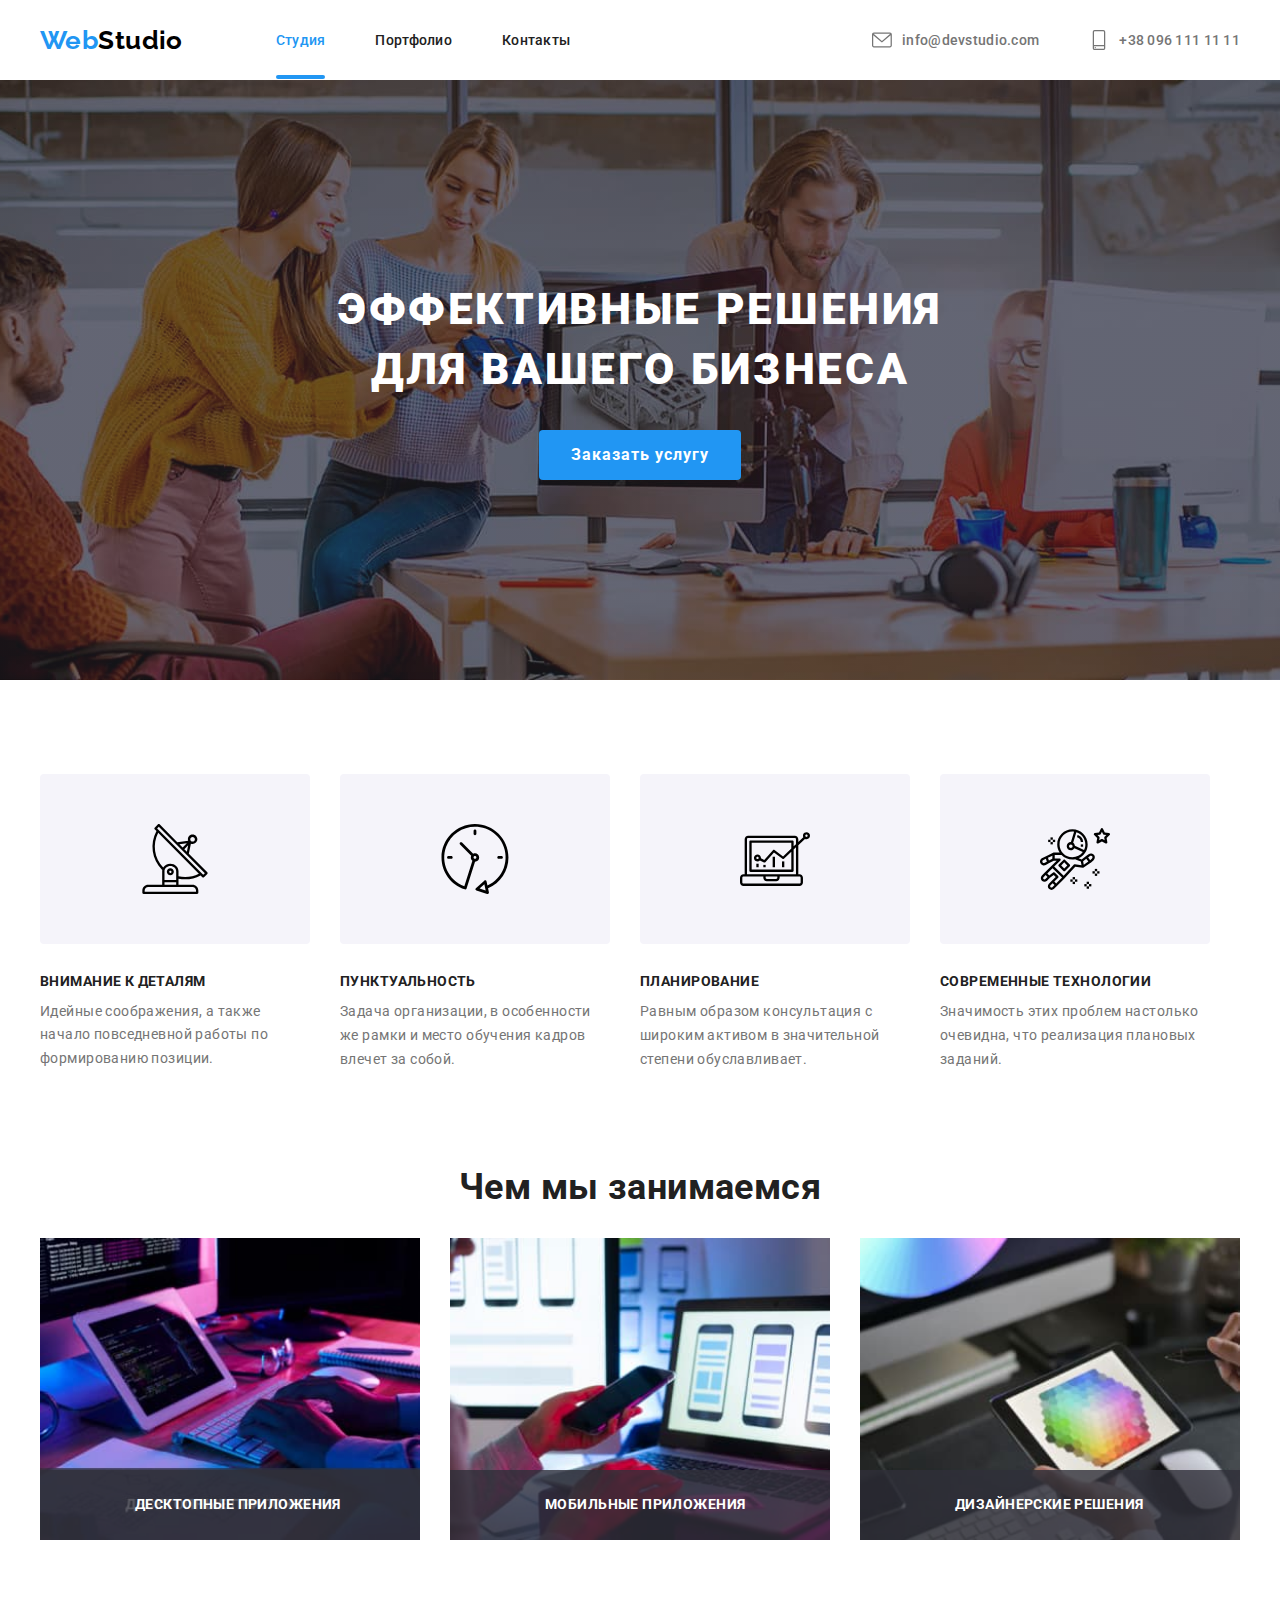
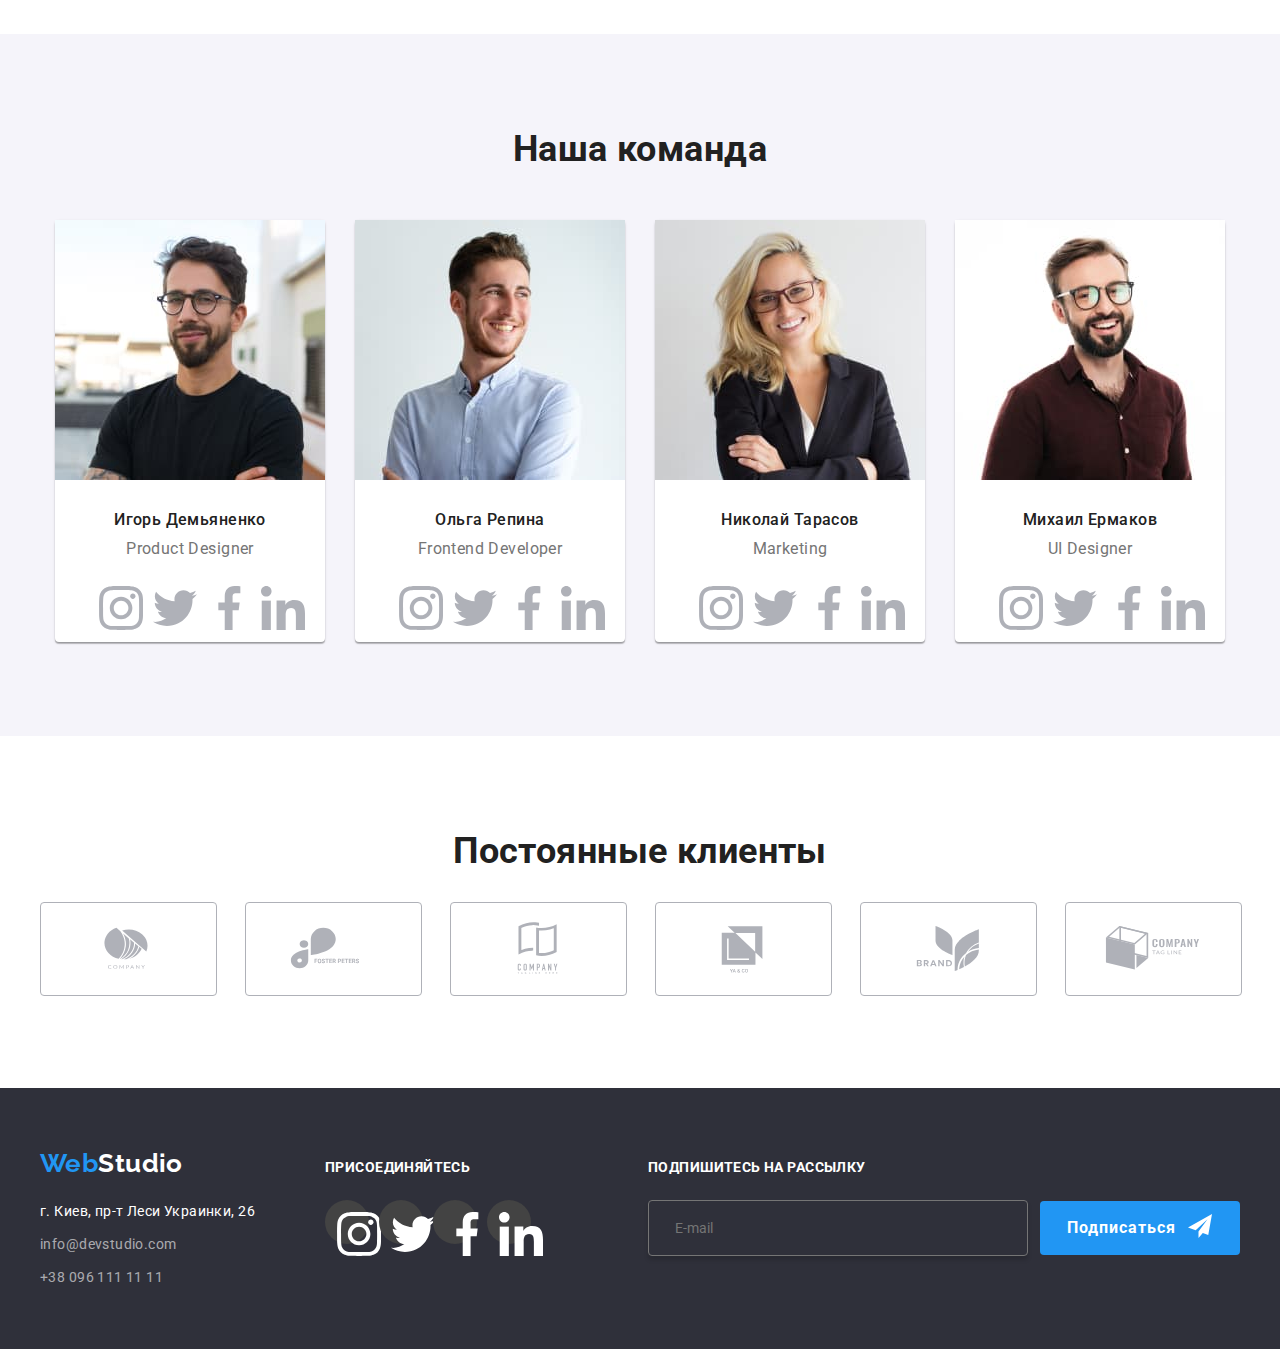
==== commit af8576e3: "add" ====
--- a/index.html
+++ b/index.html
@@ -34,7 +34,13 @@
                     </button>
                    
                     <div class="menu-container js-menu-container" id="mobile-menu">
+                        <button class="menu-toggle js-close-menu">
+                            <svg class="icon-cross">
+                                <use href="./images/icons.svg#icon-Vector"></use>
+                            </svg>
+                        </button>
                         <div class="menu-flex">
+                            
                             
                             <ul class="mob-header__list list">
                                 <li class="mob-header__item">
@@ -49,11 +55,7 @@
                                     <a class="mob-header__link header__link--black link" href="">Контакты</a>
                                 </li>
                             </ul>
-                            <button class="menu-toggle js-close-menu">
-                                <svg class="icon-cross">
-                                    <use href="./images/icons.svg#icon-Vector"></use>
-                                </svg>
-                            </button>
+                            
                         </div>
                         <div>
                             <ul class="mob-header__adress list">
--- a/css/main.min.css
+++ b/css/main.min.css
@@ -1 +1 @@
-/*! normalize.css v8.0.1 | MIT License | github.com/necolas/normalize.css */html{line-height:1.15;-webkit-text-size-adjust:100%}body{margin:0}main{display:block}h1{font-size:2em;margin:.67em 0}hr{box-sizing:content-box;height:0;overflow:visible}pre{font-family:monospace,monospace;font-size:1em}a{background-color:rgba(0,0,0,0)}abbr[title]{border-bottom:none;text-decoration:underline;-webkit-text-decoration:underline dotted;text-decoration:underline dotted}b,strong{font-weight:bolder}code,kbd,samp{font-family:monospace,monospace;font-size:1em}small{font-size:80%}sub,sup{font-size:75%;line-height:0;position:relative;vertical-align:baseline}sub{bottom:-0.25em}sup{top:-0.5em}img{border-style:none}button,input,optgroup,select,textarea{font-family:inherit;font-size:100%;line-height:1.15;margin:0}button,input{overflow:visible}button,select{text-transform:none}button,[type=button],[type=reset],[type=submit]{-webkit-appearance:button}button::-moz-focus-inner,[type=button]::-moz-focus-inner,[type=reset]::-moz-focus-inner,[type=submit]::-moz-focus-inner{border-style:none;padding:0}button:-moz-focusring,[type=button]:-moz-focusring,[type=reset]:-moz-focusring,[type=submit]:-moz-focusring{outline:1px dotted ButtonText}fieldset{padding:.35em .75em .625em}legend{box-sizing:border-box;color:inherit;display:table;max-width:100%;padding:0;white-space:normal}progress{vertical-align:baseline}textarea{overflow:auto}[type=checkbox],[type=radio]{box-sizing:border-box;padding:0}[type=number]::-webkit-inner-spin-button,[type=number]::-webkit-outer-spin-button{height:auto}[type=search]{-webkit-appearance:textfield;outline-offset:-2px}[type=search]::-webkit-search-decoration{-webkit-appearance:none}::-webkit-file-upload-button{-webkit-appearance:button;font:inherit}details{display:block}summary{display:list-item}template{display:none}[hidden]{display:none}html{box-sizing:border-box}:root{--font-family-primary: "Roboto", sans-serif;--font-family-logo: "Raleway", sans-serif;--color-background-primary: #e5e5e5;--color-tertiary: #ffffff;--color-primary: #757575;--color-secondary: #212121;--color-accent: #2196f3;--color-background: #2f303a;--color-button: #f5f4fa;--color-button-secondary: #eeeeee;--color-logo: #000000;--color-top: #ececec;--color-client: #afb1b8}.link{text-decoration:none;color:inherit;transition:opacity 250ms cubic-bezier(0.4, 0, 0.2, 1)}.list,.benefit__set,.client__set,.team__set{list-style:none;padding:0;margin:0;display:flex}h1,h2,h3,h4,h5,h6,p{margin:0}img{display:block;height:auto}@media screen and (max-width: 767px){img{width:100%}}*:focus-visible{outline:none}.logo{font-family:var(--font-family-logo);color:var(--color-logo);font-weight:700;font-size:26px;line-height:1.19;margin-top:26px;margin-bottom:26px}.footer .logo{color:var(--color-tertiary);margin-left:170px;margin:auto}@media screen and (min-width: 768px){.footer .logo{margin:0}}.header{display:block;align-items:center;position:relative}@media screen and (min-width: 768px){.header{display:flex}}@media screen and (min-width: 768px){.page-header{height:80px}}@media screen and (min-width: 768px)and (max-width: 1199px){.header__adress{display:block;list-style:none;margin-top:21px;margin-bottom:21px}}@media screen and (min-width: 1200px){.header__adress{display:flex;list-style:none;align-items:center;padding:0;margin-left:auto}}@media screen and (min-width: 768px){.header__list{list-style:none;padding-top:32px}}@media screen and (min-width: 1200px){.header__list{margin-left:93px}}@media screen and (max-width: 767px){.mobil-menu{display:none}}@media screen and (min-width: 768px){.mobil-menu{display:flex;height:100%;width:100%}}@media screen and (min-width: 1200px){.mobil-menu{justify-content:space-between}}.header__link{font-weight:500;line-height:1.14;line-height:100%;letter-spacing:.02em;display:flex;align-items:center;fill:var(--color-primary);cursor:pointer;color:var(--color-primary)}.header__link--black{color:var(--color-secondary)}@media screen and (min-width: 768px){.header__link--black{padding-bottom:32px}}.header__link:hover,.header__link:focus,.header__current,.accent{color:var(--color-accent);fill:var(--color-accent);transition:cubic-bezier(0.4, 0, 0.2, 1);transition-duration:250ms}.header__current{position:relative}.header__link.header__current::after{position:absolute;content:" ";display:block;background-color:var(--color-accent);bottom:0;height:4px;width:100%;border-radius:2px}.header__mail::after{content:"info@devstudio.com";display:inline-block}@media screen and (min-width: 768px)and (max-width: 1199px){.header__mail{padding-bottom:10px}}.header__phone::after{content:"+38 096 111 11 11";display:inline-block}.header__icon{width:20px;height:20px;margin-right:10px}.nav{height:80px;position:relative;display:flex;align-items:center;justify-content:space-between}@media screen and (min-width: 768px)and (max-width: 1199px){.nav{margin-right:88px}}.header__item:not(:last-child){margin-right:50px}@media screen and (min-width: 768px){.header--border{border-bottom:1px solid var(--color-top)}}.section-activity{display:none}@media screen and (min-width: 1200px){.section-activity{display:flex;padding-bottom:94px}}@media screen and (max-width: 767px){.section-activity__set{display:block}}.section-activity__item:not(:last-child){margin-right:30px}.section-activity__item{position:relative;width:100%}.section-activity__item::before{position:absolute;bottom:0;background-color:rgba(47,48,58,.8);content:" ";width:100%;height:70px}.section-activity__img{width:100%}.section-activity__text{bottom:27px;position:absolute;font-weight:700;text-transform:uppercase;line-height:1.17;color:var(--color-tertiary);left:25%}.team{background-color:var(--color-button);padding-bottom:60px;padding-top:60px}@media screen and (min-width: 1200px){.team{padding-bottom:94px}}.team__img{width:100%}.team__text{color:var(--color-secondary);font-size:16px;font-weight:500;line-height:1.19;text-align:center;margin-bottom:10px}.team__position{color:var(--color-primary);font-size:16px;line-height:1.19;text-align:center;margin-bottom:16px}.team__pack{padding-bottom:24px;padding-top:30px}@media screen and (max-width: 767px){.team__set{display:block;width:100%;margin-top:30px;flex-wrap:wrap}}@media screen and (min-width: 768px){.team__set{display:flex;justify-content:center;flex-wrap:wrap;margin-top:30px}}@media screen and (min-width: 1200px){.team__set{margin-top:50px}}.team .team__item{background-color:#fff;border-radius:4px;box-shadow:0px 2px 1px 0px rgba(0,0,0,.2),0px 1px 1px 0px rgba(0,0,0,.14),0px 1px 3px 0px rgba(0,0,0,.12)}@media screen and (min-width: 768px)and (max-width: 1199px){.team .team__item{flex-basis:calc((100% - 60px)/2)}}@media screen and (max-width: 767px){.team__item:not(:last-child){margin-bottom:30px}}@media screen and (min-width: 768px){.team__item:not(:nth-child(2n)){margin-right:30px}}@media screen and (min-width: 1200px){.team__item:not(:last-child){margin-right:30px}}@media screen and (min-width: 768px)and (max-width: 1200px){.team__item:nth-child(-n+2){margin-bottom:30px}}.social-list{justify-content:center}.social-list__item:not(:last-child){margin-right:10px}.social-list__link{display:block;width:44px;height:44px;border-radius:50%;box-sizing:content-box}.social-list__link--grey{background-color:#434343}.social-list__link:hover,.social-list__link:focus{cursor:pointer;background-color:var(--color-accent);transition:cubic-bezier(0.4, 0, 0.2, 1);transition-duration:250ms}.social-list__icon{fill:var(--color-client);cursor:pointer;padding:12px;width:20px;height:20px}.social-list__icon:hover{fill:var(--color-tertiary);transition:cubic-bezier(0.4, 0, 0.2, 1);transition-duration:250ms}.client{padding-top:60px;padding-bottom:60px}@media screen and (min-width: 1200px){.client{padding-bottom:94px}}.client__set{display:flex;flex-wrap:wrap;margin:-15px}@media screen and (max-width: 767px){.client__set{display:flex;flex-wrap:wrap}}@media screen and (max-width: 1200px){.client__set{display:flex}}.client__link{width:100%;height:100%;display:flex;align-items:center;justify-content:center;cursor:pointer;fill:var(--color-client);border:1px solid var(--color-client);border-radius:4px}.client__link:hover,.client__link:focus{fill:var(--color-accent);transition:cubic-bezier(0.4, 0, 0.2, 1);transition-duration:250ms;border:1px solid var(--color-accent)}.client__list{height:92px;width:100%;flex-wrap:wrap}@media screen and (max-width: 767px){.client__list{width:calc((100% - 60px)/2);margin:15px}}@media screen and (min-width: 768px){.client__list{width:calc((100% - 90px)/3);margin:15px}}@media screen and (min-width: 1200px){.client__list{width:calc((100% - 180px)/6);margin:15px}}.client__icon{width:106px;height:60px}.benefit{padding-top:60px}@media screen and (max-width: 1199px){.benefit{padding-bottom:60px}}@media screen and (max-width: 767px){.benefit__set{display:block}}@media screen and (min-width: 768px){.benefit__set{display:flex;flex-wrap:wrap}}@media screen and (min-width: 1200px){.benefit__set{display:flex;flex-wrap:wrap}}.benefit__item{display:flex;align-items:center;justify-content:center;border-radius:4px;background-color:var(--color-button);flex-wrap:wrap}.benefit__icon{height:120px;padding:25px 100px}.benefit__title{color:var(--color-secondary);font-weight:700;font-size:14px;line-height:1.14;text-transform:uppercase;margin-bottom:10px;margin-top:30px}@media screen and (max-width: 767px){.benefit__title{text-align:center}}.benefit__text{color:var(--color-primary);line-height:1.71}@media screen and (max-width: 767px){.benefit__list{width:100%}}@media screen and (min-width: 768px){.benefit__list{width:354px}}@media screen and (min-width: 1200px){.benefit__list{width:270px;flex-basis:calc((100% - 120px)/4)}}@media screen and (min-width: 768px){.benefit__list:not(:nth-child(2n)){margin-right:30px}}@media screen and (min-width: 1200px){.benefit__list:not(:last-child){margin-right:30px}}@media screen and (min-width: 768px)and (max-width: 1200px){.benefit__list:nth-child(-n+2){margin-bottom:30px}}@media screen and (max-width: 767px){.benefit__list:not(:last-child){margin-bottom:30px}}.title{font-weight:700;font-size:28px;line-height:1.17;color:var(--color-secondary);text-align:center}@media screen and (min-width: 1200px){.title{font-size:36px}}.title--small{font-size:20px;line-height:1.15}.section{margin:auto}@media screen and (max-width: 480px){.section{padding:60px 0}}@media screen and (max-width: 767px){.section{padding:60px 0}}@media screen and (min-width: 1200px){.section{padding-top:94px}}.section-portfolio{margin:auto}@media screen and (max-width: 767px){.section-portfolio{padding-bottom:60px;padding-top:30px}}@media screen and (min-width: 768px)and (max-width: 1199px){.section-portfolio{padding-top:60px;padding-bottom:60px}}@media screen and (min-width: 1200px){.section-portfolio{padding-bottom:94px}}.hero{padding-top:200px;padding-bottom:200px;text-align:center;max-width:1200px}@media screen and (max-width: 479px){.hero{max-width:480px;background-image:linear-gradient(to right, rgba(47, 48, 58, 0.4), rgba(47, 48, 58, 0.4)),url(../images/mob/Header-mob.jpg)}}@media screen and (max-width: 479px)and (min-device-pixel-ratio: 2),screen and (max-width: 479px)and (-webkit-min-device-pixel-ratio: 2),screen and (max-width: 479px)and (min-resolution: 192dpi),screen and (max-width: 479px)and (min-resolution: 2dppx){.hero{background-image:linear-gradient(to right, rgba(47, 48, 58, 0.4), rgba(47, 48, 58, 0.4)),url(../images/mob/header-img@2x.jpg)}}@media screen and (min-width: 480px)and (max-width: 767px){.hero{max-width:768px;background-image:linear-gradient(to right, rgba(47, 48, 58, 0.4), rgba(47, 48, 58, 0.4)),url(../images/tablet/header-tablet.jpg)}}@media screen and (min-width: 480px)and (max-width: 767px)and (min-device-pixel-ratio: 2),screen and (min-width: 480px)and (max-width: 767px)and (-webkit-min-device-pixel-ratio: 2),screen and (min-width: 480px)and (max-width: 767px)and (min-resolution: 192dpi),screen and (min-width: 480px)and (max-width: 767px)and (min-resolution: 2dppx){.hero{background-image:linear-gradient(to right, rgba(47, 48, 58, 0.4), rgba(47, 48, 58, 0.4)),url(../images/tablet/header-tablet2.jpg)}}@media screen and (min-width: 768px){.hero{max-width:1200px;background-image:linear-gradient(to right, rgba(47, 48, 58, 0.4), rgba(47, 48, 58, 0.4)),url(../images/desk/header-desk.jpg)}}@media screen and (min-width: 768px)and (max-width: 1200px)and (min-device-pixel-ratio: 2),screen and (min-width: 768px)and (max-width: 1200px)and (-webkit-min-device-pixel-ratio: 2),screen and (min-width: 768px)and (max-width: 1200px)and (min-resolution: 192dpi),screen and (min-width: 768px)and (max-width: 1200px)and (min-resolution: 2dppx){.hero{background-image:linear-gradient(to right, rgba(47, 48, 58, 0.4), rgba(47, 48, 58, 0.4)),url(../images/desk/header-desk2.jpg)}}.hero__title{font-weight:900;font-size:26px;text-transform:uppercase;letter-spacing:.06em;line-height:1.36;margin-bottom:30px;color:var(--color-tertiary)}@media screen and (min-width: 1200px){.hero__title{font-size:44px}}.hero__overlay{background-color:var(--color-background);background-repeat:no-repeat;background-size:cover;background-position:center;width:100%;max-width:1600px;max-height:600px;margin-left:auto;margin-right:auto}.footer-contakts-link{color:var(--color-tertiary);line-height:1.71;font-style:normal}.footer-menu:not(:last-child){margin-bottom:9px}.footer-contakts-link:hover,.footer-contakts-link:focus{color:var(--color-accent);transition:cubic-bezier(0.4, 0, 0.2, 1);transition-duration:250ms}.footer-contakts-list .items{color:rgba(255,255,255,.6)}.footer{background-color:var(--color-background);padding-top:60px;padding-bottom:60px}.footer-flex{display:block;text-align:center}@media screen and (min-width: 768px)and (max-width: 1200px){.footer-flex{display:flex;align-items:baseline;flex-wrap:wrap;justify-content:space-around}}@media screen and (min-width: 1200px){.footer-flex{text-align:start;display:flex;align-items:baseline;flex-wrap:wrap}}.adress{margin-bottom:60px}@media screen and (min-width: 1200px){.adress{margin:0}}.footer-contakts-list{display:block;margin-top:20px}@media screen and (min-width: 1200px){.footer-contakts-list{left:0;margin-bottom:0}}@media screen and (min-width: 1200px){.cta{margin-top:0;margin-left:70px}}.cta__title{color:var(--color-tertiary);text-transform:uppercase;line-height:1.14;font-weight:700;letter-spacing:.03em}.list-cta,.form-follow-input{margin-top:20px;justify-content:center}@media screen and (max-width: 767px){.list-cta,.form-follow-input{margin-bottom:60px}}.social-item-cta:not(:last-child){margin-right:10px}.social-icon-cta{cursor:pointer;padding:12px;fill:var(--color-tertiary);width:20px;height:20px}@media screen and (min-width: 1200px){.follow-form{margin-left:auto}}.form-follow-send{display:block}@media screen and (min-width: 768px)and (max-width: 1200px){.form-follow-send{display:block}}@media screen and (min-width: 1200px){.form-follow-send{display:flex}}.form-follow-input{height:50px;width:358px;padding:2px 10px;border:none;border-radius:4px;font-size:16px;box-shadow:0px 4px 4px 0px rgba(0,0,0,.15);background-color:var(--color-background);border:1px solid var(--color-primary);font:inherit;margin-bottom:20px}.form-follow-input:hover,.form-follow-input:focus{border-color:var(--color-accent);color:var(--color-tertiary);transition:cubic-bezier(0.4, 0, 0.2, 1);transition-duration:250ms}.form-follow-input::-moz-placeholder{padding:15px 295px 15px 16px}.form-follow-input:-ms-input-placeholder{padding:15px 295px 15px 16px}.form-follow-input::placeholder{padding:15px 295px 15px 16px}.form-field-input:hover+svg,.form-field-input:focus+svg{fill:var(--color-accent);border-color:var(--color-accent);transition:cubic-bezier(0.4, 0, 0.2, 1);transition-duration:250ms}.form-send-button{position:relative;height:50px;width:200px;background-color:var(--color-accent);border-radius:4px;padding:27px;border:none;cursor:pointer;align-items:center;display:flex;margin:auto;font-family:var(--font-family-primary);font-weight:700;font-size:16px;line-height:1.88;letter-spacing:.06em;color:var(--color-tertiary)}@media screen and (min-width: 1200px){.form-send-button{margin-left:12px}}.form-send-icon{position:absolute;fill:var(--color-tertiary);right:28px;top:13px;margin-left:10px}.project{flex-wrap:wrap}@media screen and (min-width: 1200px){.project{padding-bottom:0}}.project__list{position:relative;box-sizing:border-box;height:auto;background-color:#fff;overflow:hidden;width:100%}@media screen and (min-width: 768px)and (max-width: 1199px){.project__list{display:flex;flex-wrap:wrap;width:calc((100% - 30px)/2)}}@media screen and (min-width: 1200px){.project__list{display:flex;flex-wrap:wrap;width:370px}}@media screen and (min-width: 1200px){.project__list:not(:nth-child(3n)){margin-right:30px}}@media screen and (min-width: 768px)and (max-width: 1199px){.project__list:nth-child(odd){margin-right:30px}}.project__list:not(:last-child){margin-bottom:30px}.project__link{display:block;width:100%}.project__link:hover{box-shadow:1px 4px 6px rgba(0,0,0,.16),0px 4px 4px rgba(0,0,0,.06),0px 1px 1px rgba(0,0,0,.12)}.project__img{display:block;position:relative;height:auto;overflow:hidden}.project__title{color:var(--color-secondary);font-size:18px;font-weight:700;line-height:2;letter-spacing:.06em;margin-bottom:4px}.project__text{font-size:16px;line-height:1.88;margin-bottom:0}.project__group{padding:20px 24px;border-bottom:1px solid var(--color-button-secondary);border-left:1px solid var(--color-button-secondary);border-right:1px solid var(--color-button-secondary)}@media screen and (min-width: 768px){.project__large{padding:20px 15px}}.project__overlay{position:absolute;padding:63px 24px;top:0;left:0;font-size:18px;line-height:1.55;color:var(--color-tertiary);background-color:var(--color-accent);transform:translateY(410px);transition:cubic-bezier(0.4, 0, 0.2, 1);transition-duration:250ms}.project__link:hover .project__overlay{transform:translateY(0)}@media screen and (min-width: 1200px){.project__list:nth-last-child(-n+3){margin-bottom:0}}.modal{position:absolute;top:50%;left:50%;transform:translate(-50%, -50%);padding:40px;border-radius:4px;background-color:var(--color-tertiary);box-shadow:0px 2px 1px 0px rgba(0,0,0,.2),0px 1px 1px 0px rgba(0,0,0,.14),0px 1px 3px 0px rgba(0,0,0,.12)}.modal-mob{padding:40px;border-radius:4px;background-color:var(--color-tertiary);box-shadow:0px 2px 1px 0px rgba(0,0,0,.2),0px 1px 1px 0px rgba(0,0,0,.14),0px 1px 3px 0px rgba(0,0,0,.12)}@media screen and (max-width: 767px){.modal-mob{position:absolute;top:50%;left:50%;transform:translate(-50%, -50%);max-width:500px}}.overlay-button{position:relative}.project__overlay{transition:cubic-bezier(0.4, 0, 0.2, 1);transition-duration:1250ms}.close-button{position:absolute;transform:translate(-75%, -75%);margin:3px 4px 4px 4px;border:1px solid var(--color-tertiary)}.close-button:hover,.close-button:focus{fill:var(--color-accent)}.modal-button{position:absolute;top:8px;right:8px;padding:0;width:30px;height:30px;border:1px solid rgba(0,0,0,.1);border-radius:50%;background-color:var(--color-tertiary);cursor:pointer;transition:cubic-bezier(0.4, 0, 0.2, 1);transition-duration:250ms}.form{margin-top:12px}.form-field-lable{font-size:12px;line-height:1.16;display:block;color:var(--color-primary);margin-bottom:4px}.form-field-group{position:relative;border:1px solid var(--color-client);border-radius:4px;margin-bottom:10px}.form-field-input{background-color:var(--color-tertiary);height:35px;width:400px;border:none;cursor:pointer;padding-left:35px;padding-right:13px}.form-field-group:hover,.form-field-group:focus,.form-field-group:active,.form-field-input:hover,.form-field-input:focus,.form-field-input:active{fill:var(--color-accent);border-color:var(--color-accent)}.form-field-icon{position:absolute;top:50%;left:3%;transform:translateY(-50%);fill:var(--color-logo);padding-top:11px;padding-bottom:11px}.form-field-textarea{height:96px;resize:none;padding:12px 16px;font-size:inherit;width:417px}.form-field-button{width:200px;height:50px;background-color:var(--color-accent);font-family:var(--font-family-primary);font-weight:700;font-size:16px;line-height:1.88;letter-spacing:.06em;color:var(--color-tertiary);cursor:pointer;border:none;border-radius:4px;display:block;margin-top:30px;margin-left:auto;margin-right:auto;transition:cubic-bezier(0.4, 0, 0.2, 1);transition-duration:250ms}.check-input{-webkit-appearance:none;-moz-appearance:none;appearance:none;width:16px;height:15px;border:1px solid #2196f3;position:relative;display:flex;align-items:center;margin-right:7px}.form-check{display:flex;align-items:center;cursor:pointer;margin-top:20px}.option{display:flex;justify-content:flex-end;flex-direction:row-reverse;margin-left:14px;margin-top:20px}.check__input{margin-right:7px;border:none;cursor:pointer}.check__agree{color:var(--color-accent);padding-left:3px}body{font-family:var(--font-family-primary);background-color:var(--color-background-primar);color:var(--color-primary);font-size:14px;font-weight:400;line-height:1.7;letter-spacing:.03em}.btn{background-color:var(--color-accent);font-family:var(--font-family-primary);font-weight:700;font-size:16px;line-height:1.88;letter-spacing:.06em;color:var(--color-tertiary);cursor:pointer;border:none;border-radius:4px;padding:10px 32px;display:flex;flex-wrap:wrap;margin:auto}@media screen and (min-width: 1200px){.btn{display:block}}.button.active{background-color:var(--color-accent);color:var(--color-tertiary);cursor:pointer}.button{font-family:var(--font-family-primary);background-color:var(--color-button);color:var(--color-secondary);font-weight:500;font-size:16px;line-height:1.63;letter-spacing:.03em;border:none;cursor:pointer;border-radius:4px;padding:6px 22px}.button:last-child{margin-right:0}.btn-list:hover,.btn-list:focus{box-shadow:0px 3px 1px rgba(0,0,0,.1),0px 1px 2px rgba(0,0,0,.08),0px 2px 2px rgba(0,0,0,.12)}.button:hover,.button:focus{background-color:var(--color-accent);color:var(--color-tertiary);transition:cubic-bezier(0.4, 0, 0.2, 1);transition-duration:250ms}.button-caption{display:none}.button-list{justify-content:center;margin-bottom:50px}@media screen and (max-width: 767px){.button-list{display:flex;flex-wrap:wrap;justify-content:flex-start}}.btn-list{margin-right:8px}@media screen and (max-width: 767px){.btn-list:nth-child(-n+3){margin-bottom:10px}}.backdrop{position:fixed;left:0;top:0;width:100%;height:100%;background-color:rgba(0,0,0,.2);transition:opacity 250ms cubic-bezier(0.4, 0, 0.2, 1);opacity:1}.backdrop{position:fixed;left:0;top:0;width:100%;height:100%;background-color:rgba(0,0,0,.2);transition:opacity 250ms cubic-bezier(0.4, 0, 0.2, 1);overflow-y:scroll;padding:40px 48px}.backdrop.is-hidden{opacity:0;pointer-events:none;visibility:hidden}.is-hidden{display:none}.container{margin-left:auto;margin-right:auto;padding-left:15px;padding-right:15px}.container__title{margin-bottom:30px}@media screen and (min-width: 480px){.container{width:480px}}@media screen and (min-width: 768px){.container{width:768px}}@media screen and (min-width: 1200px){.container{width:1200px}}.menu-flex{display:flex;justify-content:space-between}.mob-header__list{display:block;margin-top:48px}.mob-header__adress{display:block;margin-top:302px}.menu-toggle{height:40px;background-color:#fff;border:none;cursor:pointer;transition:color 250ms cubic-bezier(0.4, 0, 0.2, 1)}@media screen and (min-width: 768px){.menu-toggle{display:none}}.icon-cross{width:20px;height:20px;padding:11px;margin-top:10px;margin-right:25px}.icon-menu{width:24px;height:16px;padding:12px 8px}.mob-header__item{font-family:inherit;font-size:40px;line-height:1.17;letter-spacing:.02em;font-weight:500}.mob-header__item:not(:last-child){margin-bottom:32px}.mob-header__mail{font-family:inherit;font-size:28px;line-height:1.17;letter-spacing:.02em}.mob-header__phone{color:#2196f3}.social-list-menu{margin:0;padding:0;display:flex;justify-content:flex-start}.social-list-menu__mobil{font-family:inherit;font-size:18px;line-height:1.17;letter-spacing:.02em;font-weight:400;color:#2196f3;margin-top:64px;border-right:solid 1px rgba(33,33,33,.2);padding:10px;margin-bottom:48px}.social-list-menu__link{display:flex;width:auto;height:auto}.menu-container{position:fixed;top:0;left:0;width:100%;height:100%;padding-left:40px;padding-right:40px;padding-bottom:48px;background-color:#fff;z-index:999;transform:translateX(100%);transition:transform 250ms ease-in-out}.menu-container.is-open{transform:translateX(0)}.social-list-menu__link--outborder{border:none}/*# sourceMappingURL=main.min.css.map */+/*! normalize.css v8.0.1 | MIT License | github.com/necolas/normalize.css */html{line-height:1.15;-webkit-text-size-adjust:100%}body{margin:0}main{display:block}h1{font-size:2em;margin:.67em 0}hr{box-sizing:content-box;height:0;overflow:visible}pre{font-family:monospace,monospace;font-size:1em}a{background-color:rgba(0,0,0,0)}abbr[title]{border-bottom:none;text-decoration:underline;-webkit-text-decoration:underline dotted;text-decoration:underline dotted}b,strong{font-weight:bolder}code,kbd,samp{font-family:monospace,monospace;font-size:1em}small{font-size:80%}sub,sup{font-size:75%;line-height:0;position:relative;vertical-align:baseline}sub{bottom:-0.25em}sup{top:-0.5em}img{border-style:none}button,input,optgroup,select,textarea{font-family:inherit;font-size:100%;line-height:1.15;margin:0}button,input{overflow:visible}button,select{text-transform:none}button,[type=button],[type=reset],[type=submit]{-webkit-appearance:button}button::-moz-focus-inner,[type=button]::-moz-focus-inner,[type=reset]::-moz-focus-inner,[type=submit]::-moz-focus-inner{border-style:none;padding:0}button:-moz-focusring,[type=button]:-moz-focusring,[type=reset]:-moz-focusring,[type=submit]:-moz-focusring{outline:1px dotted ButtonText}fieldset{padding:.35em .75em .625em}legend{box-sizing:border-box;color:inherit;display:table;max-width:100%;padding:0;white-space:normal}progress{vertical-align:baseline}textarea{overflow:auto}[type=checkbox],[type=radio]{box-sizing:border-box;padding:0}[type=number]::-webkit-inner-spin-button,[type=number]::-webkit-outer-spin-button{height:auto}[type=search]{-webkit-appearance:textfield;outline-offset:-2px}[type=search]::-webkit-search-decoration{-webkit-appearance:none}::-webkit-file-upload-button{-webkit-appearance:button;font:inherit}details{display:block}summary{display:list-item}template{display:none}[hidden]{display:none}html{box-sizing:border-box}:root{--font-family-primary: "Roboto", sans-serif;--font-family-logo: "Raleway", sans-serif;--color-background-primary: #e5e5e5;--color-tertiary: #ffffff;--color-primary: #757575;--color-secondary: #212121;--color-accent: #2196f3;--color-background: #2f303a;--color-button: #f5f4fa;--color-button-secondary: #eeeeee;--color-logo: #000000;--color-top: #ececec;--color-client: #afb1b8}.link{text-decoration:none;color:inherit;transition:opacity 250ms cubic-bezier(0.4, 0, 0.2, 1)}.list,.benefit__set,.client__set,.team__set{list-style:none;padding:0;margin:0;display:flex}h1,h2,h3,h4,h5,h6,p{margin:0}img{display:block;height:auto}@media screen and (max-width: 767px){img{width:100%}}*:focus-visible{outline:none}.logo{font-family:var(--font-family-logo);color:var(--color-logo);font-weight:700;font-size:26px;line-height:1.19;margin-top:26px;margin-bottom:26px}.footer .logo{color:var(--color-tertiary);margin-left:170px;margin:auto}@media screen and (min-width: 768px){.footer .logo{margin:0}}.header{display:block;align-items:center;position:relative}@media screen and (min-width: 768px){.header{display:flex}}@media screen and (min-width: 768px){.page-header{height:80px}}@media screen and (min-width: 768px)and (max-width: 1199px){.header__adress{display:block;list-style:none;margin-top:21px;margin-bottom:21px}}@media screen and (min-width: 1200px){.header__adress{display:flex;list-style:none;align-items:center;padding:0;margin-left:auto}}@media screen and (min-width: 768px){.header__list{list-style:none;padding-top:32px}}@media screen and (min-width: 1200px){.header__list{margin-left:93px}}@media screen and (max-width: 767px){.mobil-menu{display:none}}@media screen and (min-width: 768px){.mobil-menu{display:flex;height:100%;width:100%}}@media screen and (min-width: 1200px){.mobil-menu{justify-content:space-between}}.header__link{font-weight:500;line-height:1.14;line-height:100%;letter-spacing:.02em;display:flex;align-items:center;fill:var(--color-primary);cursor:pointer;color:var(--color-primary)}.header__link--black{color:var(--color-secondary)}@media screen and (min-width: 768px){.header__link--black{padding-bottom:32px}}.header__link:hover,.header__link:focus,.header__current,.accent{color:var(--color-accent);fill:var(--color-accent);transition:cubic-bezier(0.4, 0, 0.2, 1);transition-duration:250ms}.header__current{position:relative}.header__link.header__current::after{position:absolute;content:" ";display:block;background-color:var(--color-accent);bottom:0;height:4px;width:100%;border-radius:2px}.header__mail::after{content:"info@devstudio.com";display:inline-block}@media screen and (min-width: 768px)and (max-width: 1199px){.header__mail{padding-bottom:10px}}.header__phone::after{content:"+38 096 111 11 11";display:inline-block}.header__icon{width:20px;height:20px;margin-right:10px}.nav{height:80px;position:relative;display:flex;align-items:center;justify-content:space-between}@media screen and (min-width: 768px)and (max-width: 1199px){.nav{margin-right:88px}}.header__item:not(:last-child){margin-right:50px}@media screen and (min-width: 768px){.header--border{border-bottom:1px solid var(--color-top)}}.section-activity{display:none}@media screen and (min-width: 1200px){.section-activity{display:flex;padding-bottom:94px}}@media screen and (max-width: 767px){.section-activity__set{display:block}}.section-activity__item:not(:last-child){margin-right:30px}.section-activity__item{position:relative;width:100%}.section-activity__item::before{position:absolute;bottom:0;background-color:rgba(47,48,58,.8);content:" ";width:100%;height:70px}.section-activity__img{width:100%}.section-activity__text{bottom:27px;position:absolute;font-weight:700;text-transform:uppercase;line-height:1.17;color:var(--color-tertiary);left:25%}.team{background-color:var(--color-button);padding-bottom:60px;padding-top:60px}@media screen and (min-width: 1200px){.team{padding-bottom:94px}}.team__img{width:100%}.team__text{color:var(--color-secondary);font-size:16px;font-weight:500;line-height:1.19;text-align:center;margin-bottom:10px}.team__position{color:var(--color-primary);font-size:16px;line-height:1.19;text-align:center;margin-bottom:16px}.team__pack{padding-bottom:24px;padding-top:30px}@media screen and (max-width: 767px){.team__set{display:block;width:100%;margin-top:30px;flex-wrap:wrap}}@media screen and (min-width: 768px){.team__set{display:flex;justify-content:center;flex-wrap:wrap;margin-top:30px}}@media screen and (min-width: 1200px){.team__set{margin-top:50px}}.team .team__item{background-color:#fff;border-radius:4px;box-shadow:0px 2px 1px 0px rgba(0,0,0,.2),0px 1px 1px 0px rgba(0,0,0,.14),0px 1px 3px 0px rgba(0,0,0,.12)}@media screen and (min-width: 768px)and (max-width: 1199px){.team .team__item{flex-basis:calc((100% - 60px)/2)}}@media screen and (max-width: 767px){.team__item:not(:last-child){margin-bottom:30px}}@media screen and (min-width: 768px){.team__item:not(:nth-child(2n)){margin-right:30px}}@media screen and (min-width: 1200px){.team__item:not(:last-child){margin-right:30px}}@media screen and (min-width: 768px)and (max-width: 1200px){.team__item:nth-child(-n+2){margin-bottom:30px}}.social-list{justify-content:center}.social-list__item:not(:last-child){margin-right:10px}.social-list__link{display:block;width:44px;height:44px;border-radius:50%;box-sizing:content-box}.social-list__link--grey{background-color:#434343}.social-list__link:hover,.social-list__link:focus{cursor:pointer;background-color:var(--color-accent);transition:cubic-bezier(0.4, 0, 0.2, 1);transition-duration:250ms}.social-list__icon{fill:var(--color-client);cursor:pointer;padding:12px;width:44px;height:44px}.social-list__icon:hover{fill:var(--color-tertiary);transition:cubic-bezier(0.4, 0, 0.2, 1);transition-duration:250ms}.client{padding-top:60px;padding-bottom:60px}@media screen and (min-width: 1200px){.client{padding-bottom:94px}}.client__set{display:flex;flex-wrap:wrap;margin:-15px}@media screen and (max-width: 767px){.client__set{display:flex;flex-wrap:wrap}}@media screen and (max-width: 1200px){.client__set{display:flex}}.client__link{width:100%;height:100%;display:flex;align-items:center;justify-content:center;cursor:pointer;fill:var(--color-client);border:1px solid var(--color-client);border-radius:4px}.client__link:hover,.client__link:focus{fill:var(--color-accent);transition:cubic-bezier(0.4, 0, 0.2, 1);transition-duration:250ms;border:1px solid var(--color-accent)}.client__list{height:92px;width:100%;flex-wrap:wrap}@media screen and (max-width: 767px){.client__list{width:calc((100% - 60px)/2);margin:15px}}@media screen and (min-width: 768px){.client__list{width:calc((100% - 90px)/3);margin:15px}}@media screen and (min-width: 1200px){.client__list{width:calc((100% - 180px)/6);margin:15px}}.client__icon{width:106px;height:60px}.benefit{padding-top:60px}@media screen and (max-width: 1199px){.benefit{padding-bottom:60px}}@media screen and (max-width: 767px){.benefit__set{display:block}}@media screen and (min-width: 768px){.benefit__set{display:flex;flex-wrap:wrap}}@media screen and (min-width: 1200px){.benefit__set{display:flex;flex-wrap:wrap}}.benefit__item{display:flex;align-items:center;justify-content:center;border-radius:4px;background-color:var(--color-button);flex-wrap:wrap}.benefit__icon{height:120px;padding:25px 100px}.benefit__title{color:var(--color-secondary);font-weight:700;font-size:14px;line-height:1.14;text-transform:uppercase;margin-bottom:10px;margin-top:30px}@media screen and (max-width: 767px){.benefit__title{text-align:center}}.benefit__text{color:var(--color-primary);line-height:1.71}@media screen and (max-width: 767px){.benefit__list{width:100%}}@media screen and (min-width: 768px){.benefit__list{width:354px}}@media screen and (min-width: 1200px){.benefit__list{width:270px;flex-basis:calc((100% - 120px)/4)}}@media screen and (min-width: 768px){.benefit__list:not(:nth-child(2n)){margin-right:30px}}@media screen and (min-width: 1200px){.benefit__list:not(:last-child){margin-right:30px}}@media screen and (min-width: 768px)and (max-width: 1200px){.benefit__list:nth-child(-n+2){margin-bottom:30px}}@media screen and (max-width: 767px){.benefit__list:not(:last-child){margin-bottom:30px}}.title{font-weight:700;font-size:28px;line-height:1.17;color:var(--color-secondary);text-align:center}@media screen and (min-width: 1200px){.title{font-size:36px}}.title--small{font-size:20px;line-height:1.15}.section{margin:auto}@media screen and (max-width: 480px){.section{padding:60px 0}}@media screen and (max-width: 767px){.section{padding:60px 0}}@media screen and (min-width: 1200px){.section{padding-top:94px}}.section-portfolio{margin:auto}@media screen and (max-width: 767px){.section-portfolio{padding-bottom:60px;padding-top:30px}}@media screen and (min-width: 768px)and (max-width: 1199px){.section-portfolio{padding-top:60px;padding-bottom:60px}}@media screen and (min-width: 1200px){.section-portfolio{padding-bottom:94px}}.hero{padding-top:200px;padding-bottom:200px;text-align:center;max-width:1200px}@media screen and (max-width: 479px){.hero{max-width:480px;background-image:linear-gradient(to right, rgba(47, 48, 58, 0.4), rgba(47, 48, 58, 0.4)),url(../images/mob/Header-mob.jpg)}}@media screen and (max-width: 479px)and (min-device-pixel-ratio: 2),screen and (max-width: 479px)and (-webkit-min-device-pixel-ratio: 2),screen and (max-width: 479px)and (min-resolution: 192dpi),screen and (max-width: 479px)and (min-resolution: 2dppx){.hero{background-image:linear-gradient(to right, rgba(47, 48, 58, 0.4), rgba(47, 48, 58, 0.4)),url(../images/mob/header-img@2x.jpg)}}@media screen and (min-width: 480px)and (max-width: 767px){.hero{max-width:768px;background-image:linear-gradient(to right, rgba(47, 48, 58, 0.4), rgba(47, 48, 58, 0.4)),url(../images/tablet/header-tablet.jpg)}}@media screen and (min-width: 480px)and (max-width: 767px)and (min-device-pixel-ratio: 2),screen and (min-width: 480px)and (max-width: 767px)and (-webkit-min-device-pixel-ratio: 2),screen and (min-width: 480px)and (max-width: 767px)and (min-resolution: 192dpi),screen and (min-width: 480px)and (max-width: 767px)and (min-resolution: 2dppx){.hero{background-image:linear-gradient(to right, rgba(47, 48, 58, 0.4), rgba(47, 48, 58, 0.4)),url(../images/tablet/header-tablet2.jpg)}}@media screen and (min-width: 768px){.hero{max-width:1200px;background-image:linear-gradient(to right, rgba(47, 48, 58, 0.4), rgba(47, 48, 58, 0.4)),url(../images/desk/header-desk.jpg)}}@media screen and (min-width: 768px)and (max-width: 1200px)and (min-device-pixel-ratio: 2),screen and (min-width: 768px)and (max-width: 1200px)and (-webkit-min-device-pixel-ratio: 2),screen and (min-width: 768px)and (max-width: 1200px)and (min-resolution: 192dpi),screen and (min-width: 768px)and (max-width: 1200px)and (min-resolution: 2dppx){.hero{background-image:linear-gradient(to right, rgba(47, 48, 58, 0.4), rgba(47, 48, 58, 0.4)),url(../images/desk/header-desk2.jpg)}}.hero__title{font-weight:900;font-size:26px;text-transform:uppercase;letter-spacing:.06em;line-height:1.36;margin-bottom:30px;color:var(--color-tertiary)}@media screen and (min-width: 1200px){.hero__title{font-size:44px}}.hero__overlay{background-color:var(--color-background);background-repeat:no-repeat;background-size:cover;background-position:center;width:100%;max-width:1600px;max-height:600px;margin-left:auto;margin-right:auto}.footer-contakts-link{color:var(--color-tertiary);line-height:1.71;font-style:normal}.footer-menu:not(:last-child){margin-bottom:9px}.footer-contakts-link:hover,.footer-contakts-link:focus{color:var(--color-accent);transition:cubic-bezier(0.4, 0, 0.2, 1);transition-duration:250ms}.footer-contakts-list .items{color:rgba(255,255,255,.6)}.footer{background-color:var(--color-background);padding-top:60px;padding-bottom:60px}.footer-flex{display:block;text-align:center}@media screen and (min-width: 768px)and (max-width: 1200px){.footer-flex{display:flex;align-items:baseline;flex-wrap:wrap;justify-content:space-around}}@media screen and (min-width: 1200px){.footer-flex{text-align:start;display:flex;align-items:baseline;flex-wrap:wrap}}.adress{margin-bottom:60px}@media screen and (min-width: 1200px){.adress{margin:0}}.footer-contakts-list{display:block;margin-top:20px}@media screen and (min-width: 1200px){.footer-contakts-list{left:0;margin-bottom:0}}@media screen and (min-width: 1200px){.cta{margin-top:0;margin-left:70px}}.cta__title{color:var(--color-tertiary);text-transform:uppercase;line-height:1.14;font-weight:700;letter-spacing:.03em}.list-cta,.form-follow-input{margin-top:20px;justify-content:center}@media screen and (max-width: 767px){.list-cta,.form-follow-input{margin-bottom:60px}}.social-item-cta:not(:last-child){margin-right:10px}.social-icon-cta{cursor:pointer;padding:12px;fill:var(--color-tertiary);width:44px;height:44px}@media screen and (min-width: 1200px){.follow-form{margin-left:auto}}.form-follow-send{display:block}@media screen and (min-width: 768px)and (max-width: 1200px){.form-follow-send{display:block}}@media screen and (min-width: 1200px){.form-follow-send{display:flex}}.form-follow-input{height:50px;width:358px;padding:2px 10px;border:none;border-radius:4px;font-size:16px;box-shadow:0px 4px 4px 0px rgba(0,0,0,.15);background-color:var(--color-background);border:1px solid var(--color-primary);font:inherit;margin-bottom:20px}.form-follow-input:hover,.form-follow-input:focus{border-color:var(--color-accent);color:var(--color-tertiary);transition:cubic-bezier(0.4, 0, 0.2, 1);transition-duration:250ms}.form-follow-input::-moz-placeholder{padding:15px 295px 15px 16px}.form-follow-input:-ms-input-placeholder{padding:15px 295px 15px 16px}.form-follow-input::placeholder{padding:15px 295px 15px 16px}.form-field-input:hover+svg,.form-field-input:focus+svg{fill:var(--color-accent);border-color:var(--color-accent);transition:cubic-bezier(0.4, 0, 0.2, 1);transition-duration:250ms}.form-send-button{position:relative;height:50px;width:200px;background-color:var(--color-accent);border-radius:4px;padding:27px;border:none;cursor:pointer;align-items:center;display:flex;margin:auto;font-family:var(--font-family-primary);font-weight:700;font-size:16px;line-height:1.88;letter-spacing:.06em;color:var(--color-tertiary)}@media screen and (min-width: 1200px){.form-send-button{margin-left:12px}}.form-send-icon{position:absolute;fill:var(--color-tertiary);right:28px;top:13px;margin-left:10px}.project{flex-wrap:wrap}@media screen and (min-width: 1200px){.project{padding-bottom:0}}.project__list{position:relative;box-sizing:border-box;height:auto;background-color:#fff;overflow:hidden;width:100%}@media screen and (min-width: 768px)and (max-width: 1199px){.project__list{display:flex;flex-wrap:wrap;width:calc((100% - 30px)/2)}}@media screen and (min-width: 1200px){.project__list{display:flex;flex-wrap:wrap;width:370px}}@media screen and (min-width: 1200px){.project__list:not(:nth-child(3n)){margin-right:30px}}@media screen and (min-width: 768px)and (max-width: 1199px){.project__list:nth-child(odd){margin-right:30px}}.project__list:not(:last-child){margin-bottom:30px}.project__link{display:block;width:100%}.project__link:hover{box-shadow:1px 4px 6px rgba(0,0,0,.16),0px 4px 4px rgba(0,0,0,.06),0px 1px 1px rgba(0,0,0,.12)}.project__img{display:block;position:relative;height:auto;overflow:hidden}.project__title{color:var(--color-secondary);font-size:18px;font-weight:700;line-height:2;letter-spacing:.06em;margin-bottom:4px}.project__text{font-size:16px;line-height:1.88;margin-bottom:0}.project__group{padding:20px 24px;border-bottom:1px solid var(--color-button-secondary);border-left:1px solid var(--color-button-secondary);border-right:1px solid var(--color-button-secondary)}@media screen and (min-width: 768px){.project__large{padding:20px 15px}}.project__overlay{position:absolute;padding:63px 24px;top:0;left:0;font-size:18px;line-height:1.55;color:var(--color-tertiary);background-color:var(--color-accent);transform:translateY(410px);transition:cubic-bezier(0.4, 0, 0.2, 1);transition-duration:250ms}.project__link:hover .project__overlay{transform:translateY(0)}@media screen and (min-width: 1200px){.project__list:nth-last-child(-n+3){margin-bottom:0}}.modal{position:absolute;top:50%;left:50%;transform:translate(-50%, -50%);padding:40px;border-radius:4px;background-color:var(--color-tertiary);box-shadow:0px 2px 1px 0px rgba(0,0,0,.2),0px 1px 1px 0px rgba(0,0,0,.14),0px 1px 3px 0px rgba(0,0,0,.12)}.modal-mob{padding:40px;border-radius:4px;background-color:var(--color-tertiary);box-shadow:0px 2px 1px 0px rgba(0,0,0,.2),0px 1px 1px 0px rgba(0,0,0,.14),0px 1px 3px 0px rgba(0,0,0,.12)}@media screen and (max-width: 767px){.modal-mob{position:absolute;top:50%;left:50%;transform:translate(-50%, -50%);max-width:500px}}.overlay-button{position:relative}.project__overlay{transition:cubic-bezier(0.4, 0, 0.2, 1);transition-duration:1250ms}.close-button{position:absolute;transform:translate(-75%, -75%);margin:3px 4px 4px 4px;border:1px solid var(--color-tertiary)}.close-button:hover,.close-button:focus{fill:var(--color-accent)}.modal-button{position:absolute;top:8px;right:8px;padding:0;width:30px;height:30px;border:1px solid rgba(0,0,0,.1);border-radius:50%;background-color:var(--color-tertiary);cursor:pointer;transition:cubic-bezier(0.4, 0, 0.2, 1);transition-duration:250ms}.form{margin-top:12px}.form-field-lable{font-size:12px;line-height:1.16;display:block;color:var(--color-primary);margin-bottom:4px}.form-field-group{position:relative;border:1px solid var(--color-client);border-radius:4px;margin-bottom:10px}.form-field-input{background-color:var(--color-tertiary);height:35px;width:400px;border:none;cursor:pointer;padding-left:35px;padding-right:13px}.form-field-group:hover,.form-field-group:focus,.form-field-group:active,.form-field-input:hover,.form-field-input:focus,.form-field-input:active{fill:var(--color-accent);border-color:var(--color-accent)}.form-field-icon{position:absolute;top:50%;left:3%;transform:translateY(-50%);fill:var(--color-logo);padding-top:11px;padding-bottom:11px}.form-field-textarea{height:96px;resize:none;padding:12px 16px;font-size:inherit;width:417px}.form-field-button{width:200px;height:50px;background-color:var(--color-accent);font-family:var(--font-family-primary);font-weight:700;font-size:16px;line-height:1.88;letter-spacing:.06em;color:var(--color-tertiary);cursor:pointer;border:none;border-radius:4px;display:block;margin-top:30px;margin-left:auto;margin-right:auto;transition:cubic-bezier(0.4, 0, 0.2, 1);transition-duration:250ms}.check-input{-webkit-appearance:none;-moz-appearance:none;appearance:none;width:16px;height:15px;border:1px solid #2196f3;position:relative;display:flex;align-items:center;margin-right:7px}.form-check{display:flex;align-items:center;cursor:pointer;margin-top:20px}.option{display:flex;justify-content:flex-end;flex-direction:row-reverse;margin-left:14px;margin-top:20px}.check__input{margin-right:7px;border:none;cursor:pointer}.check__agree{color:var(--color-accent);padding-left:3px}body{font-family:var(--font-family-primary);background-color:var(--color-background-primar);color:var(--color-primary);font-size:14px;font-weight:400;line-height:1.7;letter-spacing:.03em}.btn{background-color:var(--color-accent);font-family:var(--font-family-primary);font-weight:700;font-size:16px;line-height:1.88;letter-spacing:.06em;color:var(--color-tertiary);cursor:pointer;border:none;border-radius:4px;padding:10px 32px;display:flex;flex-wrap:wrap;margin:auto}@media screen and (min-width: 1200px){.btn{display:block}}.button.active{background-color:var(--color-accent);color:var(--color-tertiary);cursor:pointer}.button{font-family:var(--font-family-primary);background-color:var(--color-button);color:var(--color-secondary);font-weight:500;font-size:16px;line-height:1.63;letter-spacing:.03em;border:none;cursor:pointer;border-radius:4px;padding:6px 22px}.button:last-child{margin-right:0}.btn-list:hover,.btn-list:focus{box-shadow:0px 3px 1px rgba(0,0,0,.1),0px 1px 2px rgba(0,0,0,.08),0px 2px 2px rgba(0,0,0,.12)}.button:hover,.button:focus{background-color:var(--color-accent);color:var(--color-tertiary);transition:cubic-bezier(0.4, 0, 0.2, 1);transition-duration:250ms}.button-caption{display:none}.button-list{justify-content:center;margin-bottom:50px}@media screen and (max-width: 767px){.button-list{display:flex;flex-wrap:wrap;justify-content:flex-start}}.btn-list{margin-right:8px}@media screen and (max-width: 767px){.btn-list:nth-child(-n+3){margin-bottom:10px}}.backdrop{position:fixed;left:0;top:0;width:100%;height:100%;background-color:rgba(0,0,0,.2);transition:opacity 250ms cubic-bezier(0.4, 0, 0.2, 1);opacity:1}.backdrop{position:fixed;left:0;top:0;width:100%;height:100%;background-color:rgba(0,0,0,.2);transition:opacity 250ms cubic-bezier(0.4, 0, 0.2, 1);overflow-y:scroll;padding:40px 48px}.backdrop.is-hidden{opacity:0;pointer-events:none;visibility:hidden}.is-hidden{display:none}.container{margin-left:auto;margin-right:auto;padding-left:15px;padding-right:15px}.container__title{margin-bottom:30px}@media screen and (min-width: 480px){.container{width:480px}}@media screen and (min-width: 768px){.container{width:768px}}@media screen and (min-width: 1200px){.container{width:1200px}}.menu-flex{display:flex;justify-content:space-between}.mob-header__list{display:block;margin-top:48px}.mob-header__adress{display:block;margin-top:302px}.menu-toggle{height:40px;background-color:#fff;border:none;cursor:pointer;transition:color 250ms cubic-bezier(0.4, 0, 0.2, 1)}@media screen and (min-width: 768px){.menu-toggle{display:none}}.icon-cross{width:40px;height:40px;padding:11px;margin-top:10px;margin-right:25px}.icon-menu{width:40px;height:40px;padding:12px 8px}.mob-header__item{font-family:inherit;font-size:40px;line-height:1.17;letter-spacing:.02em;font-weight:500}.mob-header__item:not(:last-child){margin-bottom:32px}.mob-header__mail{font-family:inherit;font-size:28px;line-height:1.17;letter-spacing:.02em}.mob-header__phone{color:#2196f3}.social-list-menu{margin:0;padding:0;display:flex;justify-content:flex-start}.social-list-menu__mobil{font-family:inherit;font-size:18px;line-height:1.17;letter-spacing:.02em;font-weight:400;color:#2196f3;margin-top:64px;border-right:solid 1px rgba(33,33,33,.2);padding:10px;margin-bottom:48px}.social-list-menu__link{display:flex;width:auto;height:auto}.menu-container{position:fixed;top:0;left:0;width:100%;height:100%;padding-left:40px;padding-right:40px;padding-bottom:48px;background-color:#fff;z-index:999;transform:translateX(100%);transition:transform 250ms ease-in-out}.menu-container.is-open{transform:translateX(0)}.social-list-menu__link--outborder{border:none}/*# sourceMappingURL=main.min.css.map */